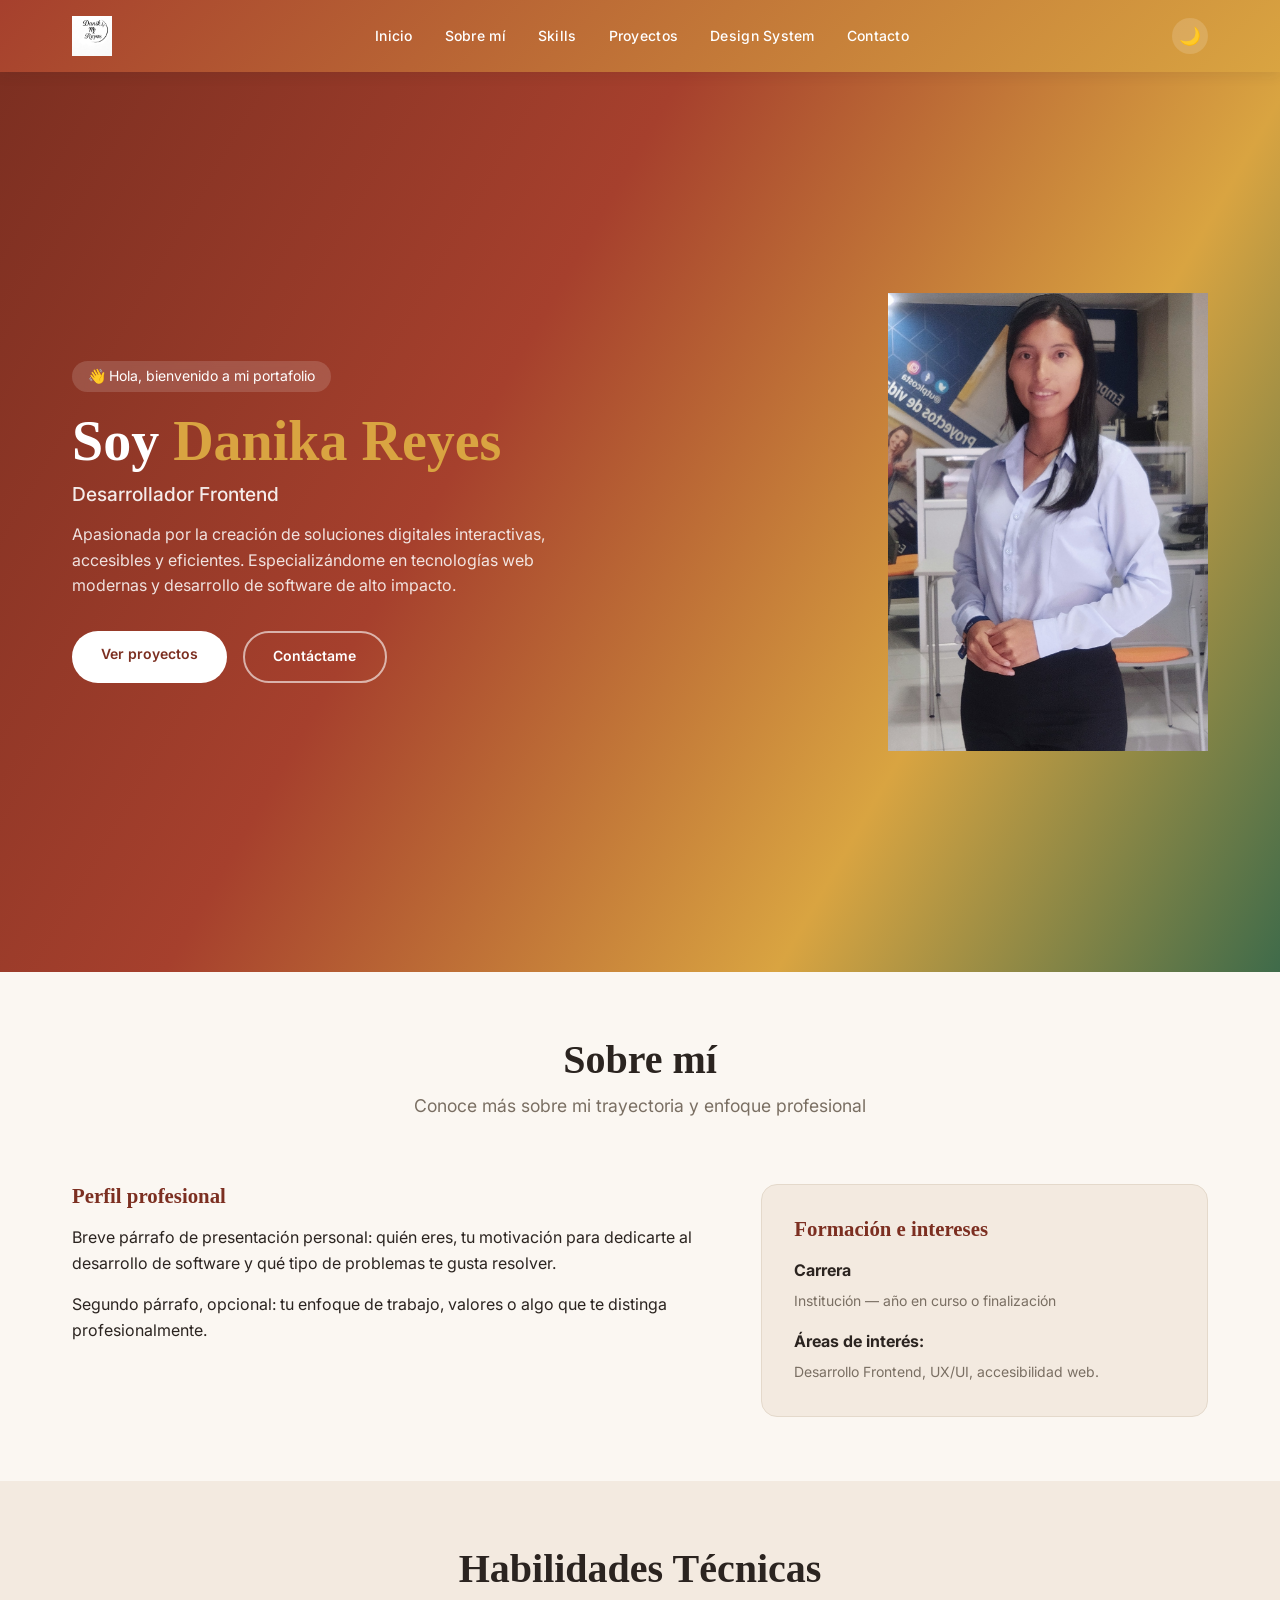
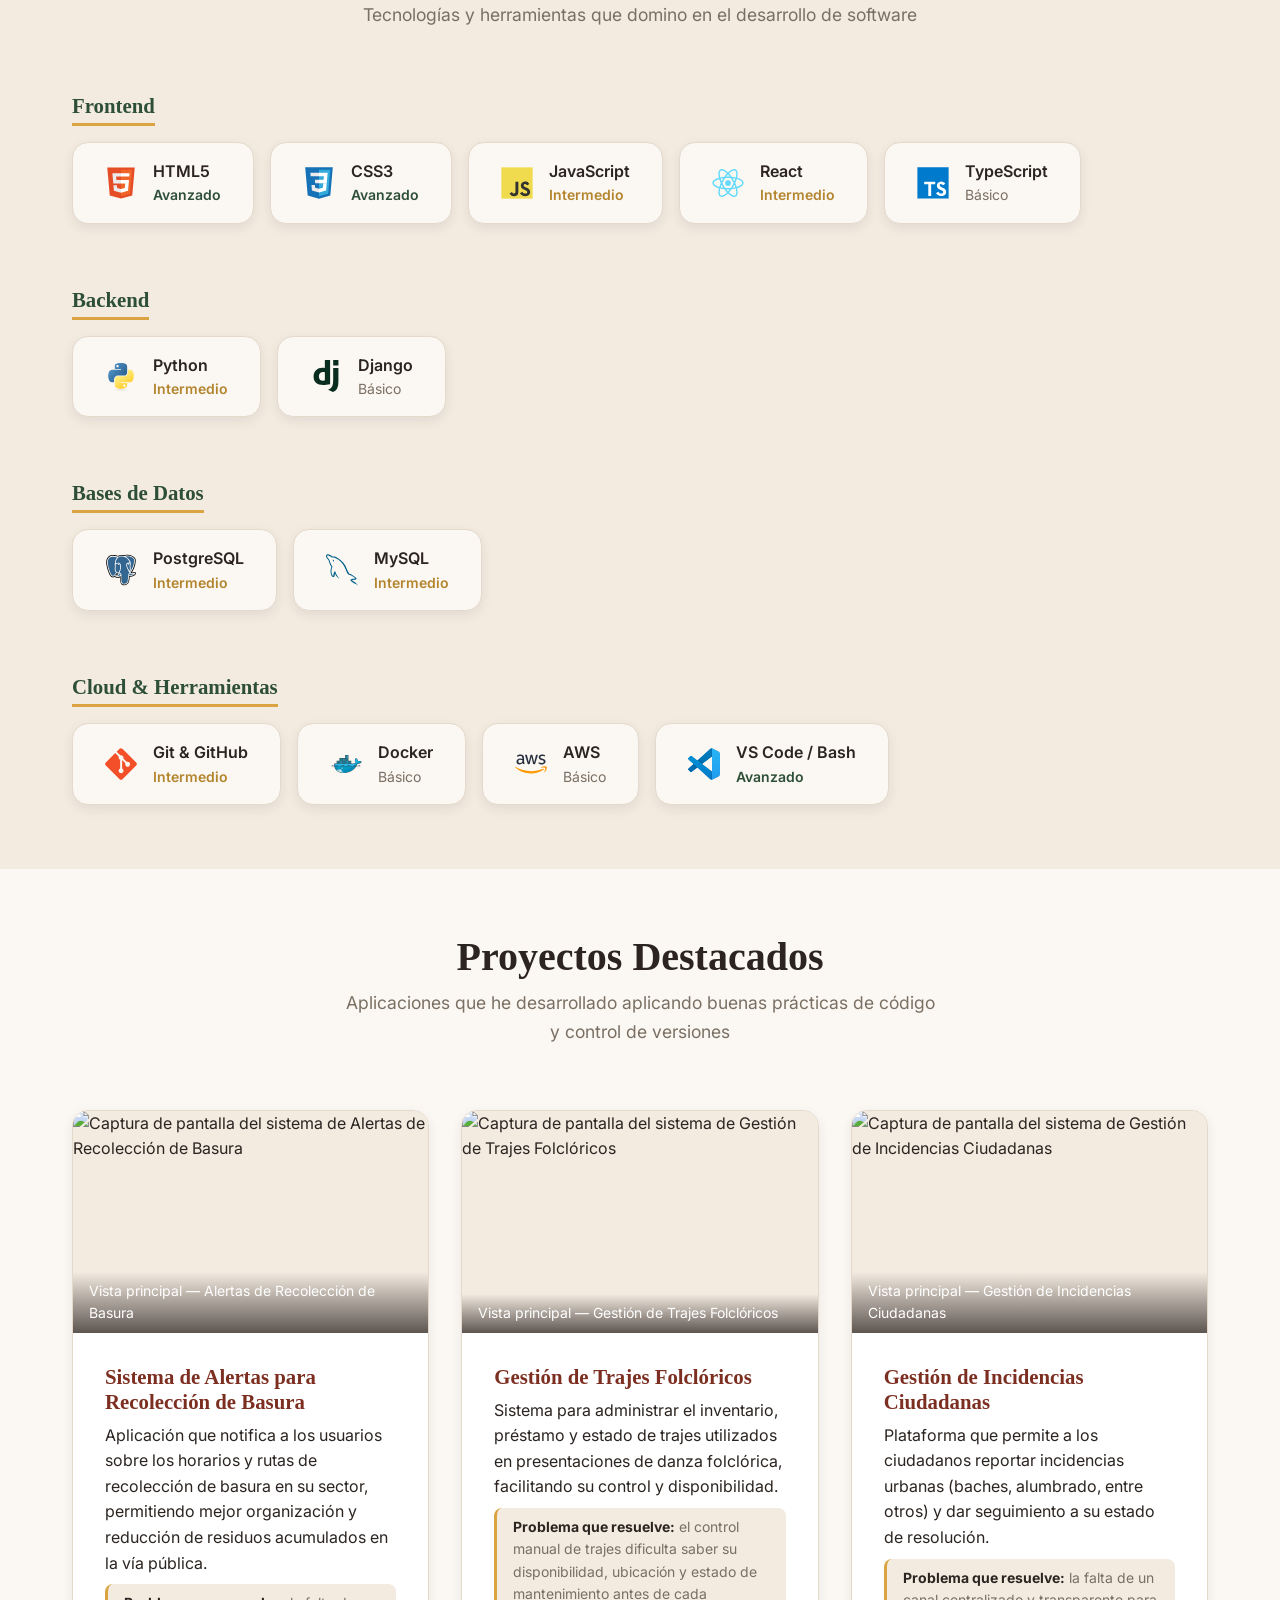
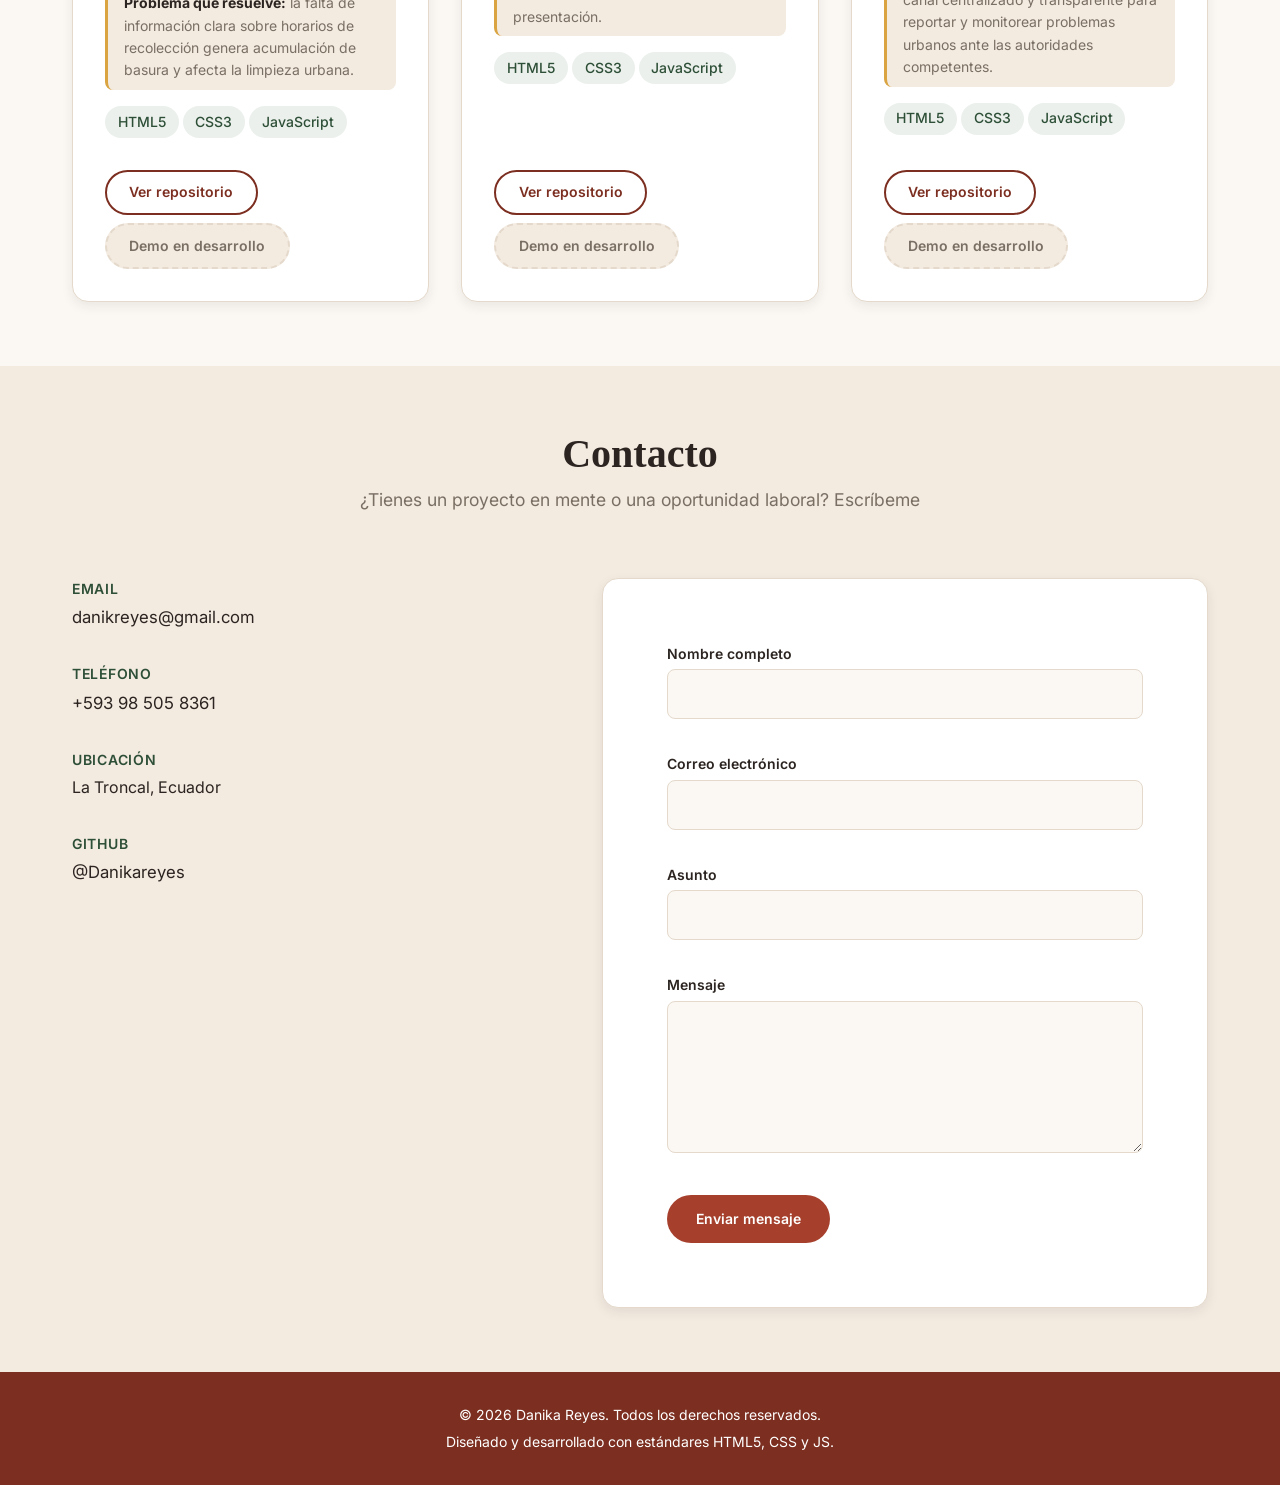
==== index.html @ 4216802b "feat(css): implementar (media queries) reglas de diseño adaptativo para dispositivos moviles en resp" ====
<!DOCTYPE html>
<html lang="es">
<head>
    <meta charset="UTF-8">
    <meta name="viewport" content="width=device-width, initial-scale=1.0">
    <meta name="description" content="Portafolio profesional de Danika Reyes — Desarrollador Web. Proyectos, habilidades y contacto.">
    <meta name="author" content="Danika Reyes">

    <title>Danika Reyes — Portafolio Web Profesional</title>

    <!-- Favicon -->
    <link rel="icon" type="image/png" href="assets/img/favicon.png">

    <!-- Tipografía Google Fonts (Inter) -->
    <link rel="preconnect" href="https://fonts.googleapis.com">
    <link rel="preconnect" href="https://fonts.gstatic.com" crossorigin>
    <link href="https://fonts.googleapis.com/css2?family=Inter:wght@300;400;500;600;700&display=swap" rel="stylesheet">

    <!-- Hojas de estilo en orden de cascada -->
    <link rel="stylesheet" href="assets/css/styles.css">
    <link rel="stylesheet" href="assets/css/design-system.css">
    <link rel="stylesheet" href="assets/css/responsive.css">

    <!-- Script JavaScript (defer para optimizar la carga) -->
    <script src="assets/js/main.js" defer></script>
</head>
<body>

    <!-- CABECERA PRINCIPAL -->

    <header class="site-header">
        <div class="container header-inner">
            <a href="#inicio" class="logo">
            <img src="assets/img/logord.png" alt="logo" width="40" height="40">
            </a>

            <nav class="main-nav" id="nav-menu" aria-label="Navegación principal">
            <ul>
                <li><a href="#inicio">Inicio</a></li>
                <li><a href="#sobre-mi">Sobre mí</a></li>
                <li><a href="#skills">Skills</a></li>
                <li><a href="#proyectos">Proyectos</a></li>
                <li><a href="design-system.html">Design System</a></li>
                <li><a href="#contacto">Contacto</a></li>
            </ul>
            </nav>

            <div class="header-actions">
            <button id="themeToggle" class="theme-toggle" aria-label="Cambiar tema">
                <span class="theme-icon">🌙</span>
            </button>

            <button class="nav-toggle" id="navToggle" aria-label="Abrir menú de navegación" aria-expanded="false" aria-controls="nav-menu">
                <span class="bar"></span>
                <span class="bar"></span>
                <span class="bar"></span>
            </button>
            </div>
        </div>
    </header>
 

    <main>
        <!-- Aquí irán las secciones: inicio, sobre-mi, skills, proyectos, contacto -->
        <!-- SECCIÓN 1: INICIO / PRESENTACIÓN -->
        <section id="inicio" class="hero-section">
            <div class="container hero-container">
                <div class="hero-content">
                    <span class="badge-subtitle">👋 Hola, bienvenido a mi portafolio</span>
                    <h1 class="hero-title">
                        Soy <span class="highlight">Danika Reyes</span>
                    </h1>
                    <h2 class="hero-role">Desarrollador Frontend</h2>
                    <p class="hero-description">
                        Apasionada por la creación de soluciones digitales interactivas, accesibles y eficientes. 
                        Especializándome en tecnologías web modernas y desarrollo de software de alto impacto.
                    </p>

                    <div class="hero-buttons">
                        <a href="#proyectos" class="btn btn-primary">Ver proyectos</a>
                        <a href="#contacto" class="btn btn-secondary">Contáctame</a>
                    </div>
                </div>

                <!-- Imagen o Avatar Profesional -->
                <div class="hero-media">
                    <img src="assets/img/profile.jpg" alt="Fotografía profesional de Danika Reyes" width="320" height="320" loading="eager">
                </div>
            </div>
        </section>
        
        <!-- SECCION SOBRE MI -->

        <section id="sobre-mi" class="section about-section">
            <div class="container">
                <header class="section-header">
                    <h2 class="section-title">Sobre mí</h2>
                    <p class="section-subtitle">Conoce más sobre mi trayectoria y enfoque profesional</p>
                </header>

                <div class="about-grid">
                    <article class="about-bio">
                        <h3>Perfil profesional</h3>
                        <p>
                        Breve párrafo de presentación personal: quién eres, tu motivación
                        para dedicarte al desarrollo de software y qué tipo de problemas
                        te gusta resolver.
                        </p>
                        <p>
                        Segundo párrafo, opcional: tu enfoque de trabajo, valores o algo
                        que te distinga profesionalmente.
                        </p>
                    </article>

                    <div class="about-education">
                        <h3>Formación e intereses</h3>
                        <ul class="education-list">
                            <li class="education-item">
                                <strong>Carrera</strong>
                                <span>Institución — año en curso o finalización</span>
                            </li>
                            <li class="education-item">
                                <strong>Áreas de interés:</strong>
                                <span>Desarrollo Frontend, UX/UI, accesibilidad web.</span>
                            </li>
                        </ul>
                    </div>
                </div>
            </div>
        </section>
        
         <!-- SECCIÓN 3: HABILIDADES TÉCNICAS (SKILLS) -->

        <section id="skills" class="section skills-section">
            <div class="container">
                <header class="section-header">
                <h2 class="section-title">Habilidades Técnicas</h2>
                <p class="section-subtitle">Tecnologías y herramientas que domino en el desarrollo de software</p>
                </header>

                <div class="skills-grid">

                <!-- Categoría 1: Frontend -->
                <div class="skills-category">
                    <h3 class="category-title">Frontend</h3>
                    <ul class="skills-cards">
                    <li class="skill-card" data-level="avanzado">
                        <img src="assets/img/icons/html5.svg" alt="" class="skill-icon" width="32" height="32">
                        <div class="skill-info">
                        <p class="skill-name">HTML5</p>
                        <span class="skill-level">Avanzado</span>
                        </div>
                    </li>
                    <li class="skill-card" data-level="avanzado">
                        <img src="assets/img/icons/css3.svg" alt="" class="skill-icon" width="32" height="32">
                        <div class="skill-info">
                        <p class="skill-name">CSS3</p>
                        <span class="skill-level">Avanzado</span>
                        </div>
                    </li>
                    <li class="skill-card" data-level="intermedio">
                        <img src="assets/img/icons/javascript.svg" alt="" class="skill-icon" width="32" height="32">
                        <div class="skill-info">
                        <p class="skill-name">JavaScript</p>
                        <span class="skill-level">Intermedio</span>
                        </div>
                    </li>
                    <li class="skill-card" data-level="intermedio">
                        <img src="assets/img/icons/react.svg" alt="" class="skill-icon" width="32" height="32">
                        <div class="skill-info">
                        <p class="skill-name">React</p>
                        <span class="skill-level">Intermedio</span>
                        </div>
                    </li>
                    <li class="skill-card" data-level="basico">
                        <img src="assets/img/icons/typescript.svg" alt="" class="skill-icon" width="32" height="32">
                        <div class="skill-info">
                        <p class="skill-name">TypeScript</p>
                        <span class="skill-level">Básico</span>
                        </div>
                    </li>
                    </ul>
                </div>

                <!-- Categoría 2: Backend -->
                <div class="skills-category">
                    <h3 class="category-title">Backend</h3>
                    <ul class="skills-cards">
                    <li class="skill-card" data-level="intermedio">
                        <img src="assets/img/icons/python.svg" alt="" class="skill-icon" width="32" height="32">
                        <div class="skill-info">
                        <p class="skill-name">Python</p>
                        <span class="skill-level">Intermedio</span>
                        </div>
                    </li>
                    <li class="skill-card" data-level="basico">
                        <img src="assets/img/icons/django.svg" alt="" class="skill-icon" width="32" height="32">
                        <div class="skill-info">
                        <p class="skill-name">Django</p>
                        <span class="skill-level">Básico</span>
                        </div>
                    </li>
                    </ul>
                </div>

                <!-- Categoría 3: Bases de Datos -->
                <div class="skills-category">
                    <h3 class="category-title">Bases de Datos</h3>
                    <ul class="skills-cards">
                    <li class="skill-card" data-level="intermedio">
                        <img src="assets/img/icons/postgresql.svg" alt="" class="skill-icon" width="32" height="32">
                        <div class="skill-info">
                        <p class="skill-name">PostgreSQL</p>
                        <span class="skill-level">Intermedio</span>
                        </div>
                    </li>
                    <li class="skill-card" data-level="intermedio">
                        <img src="assets/img/icons/mysql.svg" alt="" class="skill-icon" width="32" height="32">
                        <div class="skill-info">
                        <p class="skill-name">MySQL</p>
                        <span class="skill-level">Intermedio</span>
                        </div>
                    </li>
                    </ul>
                </div>

                <!-- Categoría 4: Cloud & Herramientas -->
                <div class="skills-category">
                    <h3 class="category-title">Cloud &amp; Herramientas</h3>
                    <ul class="skills-cards">
                    <li class="skill-card" data-level="intermedio">
                        <img src="assets/img/icons/git.svg" alt="" class="skill-icon" width="32" height="32">
                        <div class="skill-info">
                        <p class="skill-name">Git &amp; GitHub</p>
                        <span class="skill-level">Intermedio</span>
                        </div>
                    </li>
                    <li class="skill-card" data-level="basico">
                        <img src="assets/img/icons/docker.svg" alt="" class="skill-icon" width="32" height="32">
                        <div class="skill-info">
                        <p class="skill-name">Docker</p>
                        <span class="skill-level">Básico</span>
                        </div>
                    </li>
                    <li class="skill-card" data-level="basico">
                        <img src="assets/img/icons/aws.svg" alt="" class="skill-icon" width="32" height="32">
                        <div class="skill-info">
                        <p class="skill-name">AWS</p>
                        <span class="skill-level">Básico</span>
                        </div>
                    </li>
                    <li class="skill-card" data-level="avanzado">
                        <img src="assets/img/icons/vscode.svg" alt="" class="skill-icon" width="32" height="32">
                        <div class="skill-info">
                        <p class="skill-name">VS Code / Bash</p>
                        <span class="skill-level">Avanzado</span>
                        </div>
                    </li>
                    </ul>
                </div>

                </div>
            </div>
        </section>
     <!-- SECCIÓN 4: PROYECTOS DESTACADOS -->

        <section id="proyectos" class="section projects-section">
            <div class="container">
                <header class="section-header">
                    <h2 class="section-title">Proyectos Destacados</h2>
                    <p class="section-subtitle">Aplicaciones que he desarrollado aplicando buenas prácticas de código y control de versiones</p>
                </header>

                <div class="projects-grid">

                    <!-- Proyecto 1 -->
                    <article class="project-card">
                        <figure class="project-image">
                            <img src="assets/img/projects/alertas-basura.jpg"
                                alt="Captura de pantalla del sistema de Alertas de Recolección de Basura"
                                loading="lazy" width="400" height="250">
                            <figcaption>Vista principal — Alertas de Recolección de Basura</figcaption>
                        </figure>

                        <div class="project-content">
                            <h3 class="project-title">Sistema de Alertas para Recolección de Basura</h3>
                                <p class="project-description">
                                    Aplicación que notifica a los usuarios sobre los horarios y rutas de
                                    recolección de basura en su sector, permitiendo mejor organización
                                    y reducción de residuos acumulados en la vía pública.
                                </p>
                            <p class="project-problem">
                                <strong>Problema que resuelve:</strong> la falta de información
                                clara sobre horarios de recolección genera acumulación de basura
                                y afecta la limpieza urbana.
                            </p>

                            <ul class="project-tech-list">
                                <li class="tech-tag">HTML5</li>
                                <li class="tech-tag">CSS3</li>
                                <li class="tech-tag">JavaScript</li>
                            </ul>

                            <div class="project-links">
                                <a href="https://github.com/Danikareyes/alertas-recoleccion-basura"
                                class="btn btn-secondary" target="_blank" rel="noopener noreferrer">
                                Ver repositorio
                                </a>
                                <span class="btn btn-disabled" aria-disabled="true">Demo en desarrollo</span>
                            </div>
                        </div>
                    </article>

                    <!-- Proyecto 2 -->
                    <article class="project-card">
                        <figure class="project-image">
                            <img src="assets/img/projects/trajes-folcloricos.jpg"
                                alt="Captura de pantalla del sistema de Gestión de Trajes Folclóricos"
                                loading="lazy" width="400" height="250">
                            <figcaption>Vista principal — Gestión de Trajes Folclóricos</figcaption>
                        </figure>

                        <div class="project-content">
                            <h3 class="project-title">Gestión de Trajes Folclóricos</h3>
                            <p class="project-description">
                                Sistema para administrar el inventario, préstamo y estado de
                                trajes utilizados en presentaciones de danza folclórica,
                                facilitando su control y disponibilidad.
                            </p>
                            <p class="project-problem">
                                <strong>Problema que resuelve:</strong> el control manual de
                                trajes dificulta saber su disponibilidad, ubicación y estado
                                de mantenimiento antes de cada presentación.
                            </p>

                            <ul class="project-tech-list">
                                <li class="tech-tag">HTML5</li>
                                <li class="tech-tag">CSS3</li>
                                <li class="tech-tag">JavaScript</li>
                            </ul>

                            <div class="project-links">
                                <a href="https://github.com/Danikareyes/gestion-trajes-folcloricos"
                                class="btn btn-secondary" target="_blank" rel="noopener noreferrer">
                                Ver repositorio
                                </a>
                                <span class="btn btn-disabled" aria-disabled="true">Demo en desarrollo</span>
                            </div>
                        </div>
                    </article>

                    <!-- Proyecto 3 -->
                    <article class="project-card">
                        <figure class="project-image">
                            <img src="assets/img/projects/incidencias-ciudadanas.jpg"
                                alt="Captura de pantalla del sistema de Gestión de Incidencias Ciudadanas"
                                loading="lazy" width="400" height="250">
                            <figcaption>Vista principal — Gestión de Incidencias Ciudadanas</figcaption>
                        </figure>

                        <div class="project-content">
                            <h3 class="project-title">Gestión de Incidencias Ciudadanas</h3>
                            <p class="project-description">
                                Plataforma que permite a los ciudadanos reportar incidencias
                                urbanas (baches, alumbrado, entre otros) y dar seguimiento a
                                su estado de resolución.
                            </p>
                            <p class="project-problem">
                                <strong>Problema que resuelve:</strong> la falta de un canal
                                centralizado y transparente para reportar y monitorear
                                problemas urbanos ante las autoridades competentes.
                            </p>

                            <ul class="project-tech-list">
                                <li class="tech-tag">HTML5</li>
                                <li class="tech-tag">CSS3</li>
                                <li class="tech-tag">JavaScript</li>
                            </ul>

                            <div class="project-links">
                                <a href="https://github.com/Danikareyes/gestion-incidencias-ciudadanas"
                                class="btn btn-secondary" target="_blank" rel="noopener noreferrer">
                                Ver repositorio
                                </a>
                                <span class="btn btn-disabled" aria-disabled="true">Demo en desarrollo</span>
                            </div>
                        </div>
                    </article>

                </div>
            </div>
        </section>
        <!-- SECCIÓN 5: CONTACTO -->
        <section id="contacto" class="section contact-section">
            <div class="container">
                <header class="section-header">
                <h2 class="section-title">Contacto</h2>
                <p class="section-subtitle">¿Tienes un proyecto en mente o una oportunidad laboral? Escríbeme</p>
                </header>

                <div class="contact-grid">

                <!-- Información de contacto -->
                <address class="contact-info">
                    <ul class="contact-list">
                    <li class="contact-item">
                        <span class="contact-label">Email</span>
                        <a href="mailto:danikreyes@gmail.com">danikreyes@gmail.com</a>
                    </li>
                    <li class="contact-item">
                        <span class="contact-label">Teléfono</span>
                        <a href="tel:+593985058361">+593 98 505 8361</a>
                    </li>
                    <li class="contact-item">
                        <span class="contact-label">Ubicación</span>
                        <span>La Troncal, Ecuador</span>
                    </li>
                    <li class="contact-item">
                        <span class="contact-label">GitHub</span>
                        <a href="https://github.com/Danikareyes" target="_blank" rel="noopener noreferrer">@Danikareyes</a>
                    </li>
                    </ul>
                </address>

                <!-- Formulario de contacto -->
                <form class="contact-form" id="contactForm" novalidate>
                    <div class="form-group">
                    <label for="name">Nombre completo</label>
                    <input type="text" id="name" name="name" required minlength="2" autocomplete="name">
                    <span class="form-error" id="nameError" aria-live="polite"></span>
                    </div>

                    <div class="form-group">
                    <label for="email">Correo electrónico</label>
                    <input type="email" id="email" name="email" required autocomplete="email">
                    <span class="form-error" id="emailError" aria-live="polite"></span>
                    </div>

                    <div class="form-group">
                    <label for="subject">Asunto</label>
                    <input type="text" id="subject" name="subject" required minlength="3">
                    <span class="form-error" id="subjectError" aria-live="polite"></span>
                    </div>

                    <div class="form-group">
                    <label for="message">Mensaje</label>
                    <textarea id="message" name="message" rows="5" required minlength="10"></textarea>
                    <span class="form-error" id="messageError" aria-live="polite"></span>
                    </div>

                    <button type="submit" class="btn btn-primary">Enviar mensaje</button>
                </form>

                </div>
            </div>
        </section>
    </main>
    <footer class="site-footer">
        <div class="container footer-inner">
            <p>&copy; 2026 Danika Reyes. Todos los derechos reservados.</p>
            <p class="footer-credit">Diseñado y desarrollado con estándares HTML5, CSS y JS.</p>
        </div>
    </footer>     
<script src="assets/js/main.js" defer></script>

</body>
</html>
---- assets/css/styles.css ----
:root {
  /* === COLORES BASE === */
  --color-primary: #A6402D;
  --color-primary-dark: #7C2F21;
  --color-primary-light: #D97B57;

  --color-secondary: #3F6B4A;
  --color-secondary-dark: #2E4F37;

  --color-accent: #D9A441;
  --color-accent-dark: #B3852E;

  --color-bg: #FBF7F2;
  --color-surface: #F3EAE0;
  --color-text: #2B2420;
  --color-text-muted: #7A6F63;
  --color-border: #E4D9CB;

  --color-white: #FFFFFF;
  --overlay-white-10: rgb(255 255 255 / 0.10);
  --overlay-white-15: rgb(255 255 255 / 0.15);
  --overlay-white-30: rgb(255 255 255 / 0.30);
  --overlay-white-60: rgb(255 255 255 / 0.60);
  --overlay-white-85: rgb(255 255 255 / 0.85);
  --overlay-white-90: rgb(255 255 255 / 0.90);

  /* === DEGRADADOS === */
  --gradient-hero: linear-gradient(120deg,
    #7C2F21 0%,
    #A6402D 38%,
    #D9A441 72%,
    #3F6B4A 100%);

  --gradient-primary: linear-gradient(135deg, var(--color-primary) 0%, var(--color-accent) 100%);

  /* === TIPOGRAFÍA === */
  --font-heading: 'Fraunces', Georgia, serif;
  --font-body: 'Inter', Arial, sans-serif;

  --fs-h1: clamp(2.2rem, 5vw, 3.5rem);
  --fs-h2: clamp(1.7rem, 4vw, 2.5rem);
  --fs-h3: 1.3rem;
  --fs-body: 1rem;
  --fs-small: 0.875rem;

  /* === ESPACIADOS === */
  --space-xs: 0.25rem;
  --space-sm: 0.5rem;
  --space-md: 1rem;
  --space-lg: 2rem;
  --space-xl: 4rem;

  /* === BORDES Y RADIOS === */
  --radius-sm: 0.5rem;
  --radius-md: 1rem;
  --radius-full: 999px;

  /* === SOMBRAS === */
  --shadow-card: 0 4px 12px rgb(43 36 32 / 0.08);
  --shadow-card-hover: 0 8px 24px rgb(43 36 32 / 0.16);

  /* === TRANSICIONES === */
  --transition-fast: 0.2s ease;
  --transition-base: 0.3s ease;
}
/* ===================================
   RESET / NORMALIZACIÓN BÁSICA
=================================== */
*, *::before, *::after {
  box-sizing: border-box;
  margin: 0;
  padding: 0;
}

html {
  scroll-behavior: smooth;
  scroll-padding-top: 72px;
}

img {
  max-width: 100%;
  height: auto;
  display: block;
}

ul, ol { list-style: none; }

a {
  text-decoration: none;
  color: inherit;
}

button {
  font: inherit;
  border: none;
  background: none;
  cursor: pointer;
}

input, textarea { font: inherit; }


/* ===================================
   ESTILOS BASE GLOBALES
=================================== */
body {
  font-family: var(--font-body);
  font-size: var(--fs-body);
  color: var(--color-text);
  background-color: var(--color-bg);
  line-height: 1.6;
  padding-top: 72px;
}

h1, h2, h3, h4 {
  font-family: var(--font-heading);
  line-height: 1.2;
  color: var(--color-text);
}

h1 { font-size: var(--fs-h1); }
h2 { font-size: var(--fs-h2); }
h3 { font-size: var(--fs-h3); }

a:hover {
  color: var(--color-primary);
  transition: color var(--transition-fast);
}


/* ===================================
   LAYOUT COMPARTIDO
=================================== */
.container {
  width: 100%;
  max-width: 1200px;
  margin: 0 auto;
  padding: 0 var(--space-lg);
}

.section { padding: var(--space-xl) 0; }

.section-header {
  text-align: center;
  margin-bottom: var(--space-xl);
}

.section-title { margin-bottom: var(--space-sm); }

.section-subtitle {
  color: var(--color-text-muted);
  font-size: 1.1rem;
  max-width: 600px;
  margin: 0 auto;
}
/* ===================================
   HEADER + NAVEGACIÓN
=================================== */
.site-header {
  position: fixed;
  top: 0;
  left: 0;
  width: 100%;
  z-index: 1000;
  background: var(--gradient-primary);
  box-shadow: var(--shadow-card);
}

.header-inner {
  display: flex;
  align-items: center;
  justify-content: space-between;
  height: 72px;
  flex-wrap: nowrap;
}

.header-actions {
  display: flex;
  align-items: center;
  gap: var(--space-md);
}

.theme-toggle {
  display: flex;
  align-items: center;
  justify-content: center;
  width: 36px;
  height: 36px;
  font-size: 1.1rem;
  border-radius: 50%;
  background-color: var(--overlay-white-15);
  transition: background-color var(--transition-fast), transform var(--transition-fast);
}

.theme-toggle:hover {
  background-color: var(--overlay-white-30);
  transform: rotate(15deg);
}

.logo img { height: 40px; width: auto; }

.main-nav ul {
  display: flex;
  align-items: center;
  gap: var(--space-lg);
}

.main-nav a {
  color: var(--color-white);
  font-weight: 500;
  font-size: var(--fs-small);
  letter-spacing: 0.02em;
  position: relative;
  padding: var(--space-xs) 0;
  transition: color var(--transition-fast);
}

.main-nav a::after {
  content: '';
  position: absolute;
  bottom: -2px;
  left: 0;
  width: 0;
  height: 2px;
  background-color: var(--color-white);
  transition: width var(--transition-base);
}

.main-nav a:hover { color: var(--color-white); }
.main-nav a:hover::after { width: 100%; }

.nav-toggle {
  display: none;
  flex-direction: column;
  gap: 5px;
  padding: var(--space-xs);
}

.nav-toggle .bar {
  width: 26px;
  height: 3px;
  background-color: var(--color-white);
  border-radius: var(--radius-full);
  transition: transform var(--transition-base), opacity var(--transition-base);
}
/* ===================================
   HERO / PRESENTACIÓN
=================================== */
.hero-section {
  min-height: 100vh;
  display: flex;
  align-items: center;
  background: var(--gradient-hero);
  position: relative;
  overflow: hidden;
}

.hero-container {
  display: flex;
  align-items: center;
  justify-content: space-between;
  gap: var(--space-xl);
}

.hero-content {
  flex: 1;
  color: var(--color-white);
}

.badge-subtitle {
  display: inline-block;
  background-color: var(--overlay-white-15);
  backdrop-filter: blur(8px);
  padding: var(--space-xs) var(--space-md);
  border-radius: var(--radius-full);
  font-size: var(--fs-small);
  margin-bottom: var(--space-md);
}

.hero-title {
  color: var(--color-white);
  margin-bottom: var(--space-sm);
}

.hero-title .highlight {
  color: var(--color-accent);
}

.hero-role {
  color: var(--overlay-white-90);
  font-family: var(--font-body);
  font-weight: 500;
  font-size: 1.2rem;
  margin-bottom: var(--space-md);
}

.hero-description {
  color: var(--overlay-white-85);
  max-width: 480px;
  margin-bottom: var(--space-lg);
}

.hero-buttons {
  display: flex;
  gap: var(--space-md);
  flex-wrap: wrap;
}

.hero-image-wrapper { flex-shrink: 0; }

.profile-figure {
  width: 320px;
  height: 320px;
  border-radius: 50%;
  overflow: hidden;
  border: 6px solid var(--overlay-white-30);
  box-shadow: var(--shadow-card-hover);
}

.profile-img {
  width: 100%;
  height: 100%;
  object-fit: cover;
}


/* ===================================
   BOTONES (componente reutilizable)
=================================== */
.btn {
  display: inline-block;
  padding: 0.8rem 1.8rem;
  border-radius: var(--radius-full);
  font-weight: 600;
  font-size: var(--fs-small);
  transition: transform var(--transition-fast), box-shadow var(--transition-fast);
}

.btn-primary {
  background-color: var(--color-white);
  color: var(--color-primary-dark);
}

.btn-primary:hover {
  transform: translateY(-2px);
  box-shadow: var(--shadow-card-hover);
}

.btn-secondary {
  background-color: transparent;
  color: var(--color-white);
  border: 2px solid var(--overlay-white-60);
}

.btn-secondary:hover {
  background-color: var(--overlay-white-15);
  border-color: var(--color-white);
  transform: translateY(-2px);
}
/* ===================================
   SOBRE MÍ
=================================== */
.about-section {
  background-color: var(--color-bg);
}

.about-grid {
  display: grid;
  grid-template-columns: 1.4fr 1fr;
  gap: var(--space-xl);
  align-items: start;
}

.about-bio p {
  margin-bottom: var(--space-md);
  color: var(--color-text);
}

.about-bio h3,
.about-education h3 {
  margin-bottom: var(--space-md);
  color: var(--color-primary-dark);
}

.about-education {
  background-color: var(--color-surface);
  border: 1px solid var(--color-border);
  border-radius: var(--radius-md);
  padding: var(--space-lg);
}

.education-list li {
  margin-bottom: var(--space-md);
}

.education-list li:last-child {
  margin-bottom: 0;
}

.education-item strong {
  display: block;
  color: var(--color-text);
  margin-bottom: var(--space-xs);
}

.education-item span {
  color: var(--color-text-muted);
  font-size: var(--fs-small);
}
/* ===================================
   SKILLS
=================================== */
.skills-section {
  background-color: var(--color-surface);
}

.skills-grid {
  display: flex;
  flex-direction: column;
  gap: var(--space-xl);
}

.category-title {
  margin-bottom: var(--space-md);
  color: var(--color-secondary-dark);
  display: inline-block;
  padding-bottom: var(--space-xs);
  border-bottom: 3px solid var(--color-accent);
}

.skills-cards {
  display: flex;
  flex-wrap: wrap;
  gap: var(--space-md);
}

.skill-card {
  display: flex;
  align-items: center;
  gap: var(--space-md);
  background-color: var(--color-bg);
  border: 1px solid var(--color-border);
  border-radius: var(--radius-md);
  padding: var(--space-md) var(--space-lg);
  box-shadow: var(--shadow-card);
  transition: transform var(--transition-fast), box-shadow var(--transition-fast);
}

.skill-card:hover {
  transform: translateY(-3px);
  box-shadow: var(--shadow-card-hover);
}

.skill-icon {
  flex-shrink: 0;
}

.skill-info {
  display: flex;
  flex-direction: column;
}

.skill-name {
  font-weight: 600;
  color: var(--color-text);
}

.skill-level {
  font-size: var(--fs-small);
  color: var(--color-text-muted);
}

/* Color del nivel según data-level, definido en el HTML */
.skill-card[data-level="avanzado"] .skill-level {
  color: var(--color-secondary-dark);
  font-weight: 600;
}

.skill-card[data-level="intermedio"] .skill-level {
  color: var(--color-accent-dark);
  font-weight: 600;
}

.skill-card[data-level="basico"] .skill-level {
  color: var(--color-text-muted);
}
/* ===================================
   PROYECTOS DESTACADOS
=================================== */
.projects-section {
  background-color: var(--color-bg);
}

.projects-grid {
  display: grid;
  grid-template-columns: repeat(auto-fit, minmax(320px, 1fr));
  gap: var(--space-lg);
}

.project-card {
  background-color: var(--color-white);
  border: 1px solid var(--color-border);
  border-radius: var(--radius-md);
  overflow: hidden;
  box-shadow: var(--shadow-card);
  transition: transform var(--transition-base), box-shadow var(--transition-base);
  display: flex;
  flex-direction: column;
}

.project-card:hover {
  transform: translateY(-4px);
  box-shadow: var(--shadow-card-hover);
}

/* Imagen + figcaption */
.project-image {
  position: relative;
  width: 100%;
  aspect-ratio: 16 / 10;
  overflow: hidden;
  background-color: var(--color-surface);
}

.project-image img {
  width: 100%;
  height: 100%;
  object-fit: cover;
}

.project-image figcaption {
  position: absolute;
  bottom: 0;
  left: 0;
  width: 100%;
  padding: var(--space-sm) var(--space-md);
  background: linear-gradient(to top, rgb(43 36 32 / 0.75), transparent);
  color: var(--color-white);
  font-size: var(--fs-small);
}

/* Contenido de la card */
.project-content {
  padding: var(--space-lg);
  display: flex;
  flex-direction: column;
  flex-grow: 1;
}

.project-title {
  color: var(--color-primary-dark);
  margin-bottom: var(--space-sm);
}

.project-description {
  color: var(--color-text);
  margin-bottom: var(--space-sm);
}

.project-problem {
  font-size: var(--fs-small);
  color: var(--color-text-muted);
  margin-bottom: var(--space-md);
  padding: var(--space-sm) var(--space-md);
  background-color: var(--color-surface);
  border-left: 3px solid var(--color-accent);
  border-radius: var(--radius-sm);
}

.project-problem strong {
  color: var(--color-text);
}

/* Tecnologías */
.project-tech-list {
  display: flex;
  flex-wrap: wrap;
  gap: var(--space-xs);
  margin-bottom: var(--space-lg);
}

.tech-tag {
  font-size: var(--fs-small);
  font-weight: 500;
  color: var(--color-secondary-dark);
  background-color: rgb(63 107 74 / 0.1);
  padding: 0.3rem 0.8rem;
  border-radius: var(--radius-full);
}

/* Enlaces del proyecto — empujados al fondo de la card con flex-grow arriba */
.project-links {
  display: flex;
  flex-wrap: wrap;
  gap: var(--space-sm);
  margin-top: auto;
}

.project-links .btn-secondary {
  color: var(--color-primary-dark);
  border: 2px solid var(--color-primary-dark);
  padding: 0.6rem 1.4rem;
  font-size: var(--fs-small);
}

.project-links .btn-secondary:hover {
  background-color: var(--color-primary-dark);
  color: var(--color-white);
}

.btn-disabled {
  display: inline-block;
  padding: 0.6rem 1.4rem;
  border-radius: var(--radius-full);
  font-size: var(--fs-small);
  font-weight: 600;
  color: var(--color-text-muted);
  background-color: var(--color-surface);
  border: 2px dashed var(--color-border);
  cursor: not-allowed;
}
/* ===================================
   CONTACTO
=================================== */
.contact-section {
  background-color: var(--color-surface);
}

.contact-grid {
  display: grid;
  grid-template-columns: 1fr 1.3fr;
  gap: var(--space-xl);
  align-items: start;
}

/* Información de contacto (<address>) */
.contact-info {
  font-style: normal; /* <address> por defecto viene en itálica, la quitamos */
}

.contact-list {
  display: flex;
  flex-direction: column;
  gap: var(--space-lg);
}

.contact-item {
  display: flex;
  flex-direction: column;
  gap: var(--space-xs);
}

.contact-label {
  font-size: var(--fs-small);
  font-weight: 600;
  text-transform: uppercase;
  letter-spacing: 0.05em;
  color: var(--color-secondary-dark);
}

.contact-item a {
  color: var(--color-text);
  font-size: 1.05rem;
  transition: color var(--transition-fast);
}

.contact-item a:hover {
  color: var(--color-primary);
}

/* Formulario */
.contact-form {
  background-color: var(--color-white);
  border: 1px solid var(--color-border);
  border-radius: var(--radius-md);
  padding: var(--space-xl);
  box-shadow: var(--shadow-card);
  display: flex;
  flex-direction: column;
  gap: var(--space-md);
}

.form-group {
  display: flex;
  flex-direction: column;
  gap: var(--space-xs);
}

.form-group label {
  font-size: var(--fs-small);
  font-weight: 600;
  color: var(--color-text);
}

.form-group input,
.form-group textarea {
  padding: 0.7rem var(--space-md);
  border: 1px solid var(--color-border);
  border-radius: var(--radius-sm);
  color: var(--color-text);
  background-color: var(--color-bg);
  transition: border-color var(--transition-fast), box-shadow var(--transition-fast);
}

.form-group input:focus,
.form-group textarea:focus {
  outline: none;
  border-color: var(--color-primary);
  box-shadow: 0 0 0 3px rgb(166 64 45 / 0.15);
}

.form-group textarea {
  resize: vertical;
  min-height: 120px;
}

.form-error {
  font-size: 0.8rem;
  color: var(--color-primary-dark);
  min-height: 1.1em; /* reserva espacio para que el layout no "salte" cuando aparece el error */
}

.contact-form .btn-primary {
  background-color: var(--color-primary);
  color: var(--color-white);
  align-self: flex-start;
  margin-top: var(--space-sm);
}

.contact-form .btn-primary:hover {
  background-color: var(--color-primary-dark);
}
/* Ajuste necesario en el bloque de RESET/BASE, body */
html, body {
  min-height: 100%;
}

body {
  display: flex;
  flex-direction: column;
  min-height: 100vh;
}

main {
  flex: 1; /* empuja el footer al fondo cuando el contenido no llena la pantalla */
}
/* ===================================
   FOOTER
=================================== */
.site-footer {
  background-color: var(--color-primary-dark);
  padding: var(--space-lg) 0;
}

.footer-inner {
  display: flex;
  flex-direction: column;
  align-items: center;
  text-align: center;
  gap: var(--space-xs);
}

.footer-inner p {
  color: var(--color-white);
  font-size: var(--fs-small);
}

.footer-credit {
  color: var(--overlay-white-60);
  font-size: 0.8rem;
}
body {
  display: flex;
  flex-direction: column;
  min-height: 100vh;
}

main {
  flex: 1;
}
---- assets/css/responsive.css ----
/* =========================================================
   RESPONSIVE DESIGN
   Breakpoints: Tablet (≤1024px) | Móvil (≤768px) | Móvil pequeño (≤480px)
========================================================= */

/* ===================================
   TABLET (≤1024px)
=================================== */
@media (max-width: 1024px) {

  .hero-container {
    gap: var(--space-lg);
  }

  .profile-figure {
    width: 260px;
    height: 260px;
  }

  .about-grid {
    grid-template-columns: 1fr;
  }

  .contact-grid {
    grid-template-columns: 1fr;
  }

  .projects-grid {
    grid-template-columns: repeat(auto-fit, minmax(280px, 1fr));
  }
}


/* ===================================
   MÓVIL (≤768px)
=================================== */
@media (max-width: 768px) {

  .container {
    padding: 0 var(--space-md);
  }

  /* --- Navegación: activa el menú hamburguesa --- */
  .nav-toggle {
    display: flex;
    z-index: 1100;
  }

  .main-nav {
    position: fixed;
    top: 72px;
    left: 0;
    width: 100%;
    height: calc(100vh - 72px);
    background: var(--gradient-primary);
    transform: translateX(-100%);
    transition: transform var(--transition-base);
    overflow-y: auto;
  }

  .main-nav.is-open {
    transform: translateX(0);
  }

  .main-nav ul {
    flex-direction: column;
    align-items: center;
    justify-content: center;
    height: 100%;
    gap: var(--space-lg);
  }

  .main-nav a {
    font-size: 1.1rem;
  }

  /* Animación del ícono hamburguesa a "X" cuando está activo */
  .nav-toggle.is-active .bar:nth-child(1) {
    transform: translateY(8px) rotate(45deg);
  }

  .nav-toggle.is-active .bar:nth-child(2) {
    opacity: 0;
  }

  .nav-toggle.is-active .bar:nth-child(3) {
    transform: translateY(-8px) rotate(-45deg);
  }

  /* --- Hero: apila texto e imagen --- */
  .hero-container {
    flex-direction: column-reverse;
    text-align: center;
  }

  .hero-content {
    max-width: 100%;
  }

  .hero-description {
    max-width: 100%;
    margin-inline: auto;
  }

  .hero-buttons {
    justify-content: center;
  }

  .profile-figure {
    width: 220px;
    height: 220px;
  }

  /* --- Skills: cards a ancho completo --- */
  .skill-card {
    flex: 1 1 100%;
  }

  /* --- Proyectos: una columna --- */
  .projects-grid {
    grid-template-columns: 1fr;
  }

  /* --- Contacto: formulario con menos padding --- */
  .contact-form {
    padding: var(--space-lg);
  }
}


/* ===================================
   MÓVIL PEQUEÑO (≤480px)
=================================== */
@media (max-width: 480px) {

  .hero-buttons {
    flex-direction: column;
    width: 100%;
  }

  .hero-buttons .btn {
    text-align: center;
    width: 100%;
  }

  .profile-figure {
    width: 180px;
    height: 180px;
  }

  .about-education,
  .contact-form {
    padding: var(--space-md);
  }

  .project-content {
    padding: var(--space-md);
  }

  .project-links {
    flex-direction: column;
  }

  .project-links .btn-secondary,
  .btn-disabled {
    width: 100%;
    text-align: center;
  }
}
.header-inner {
  display: flex;
  align-items: center;
  justify-content: space-between;
  height: 72px;
  flex-wrap: nowrap; /* evita que el botón "caiga" a una segunda línea */
}
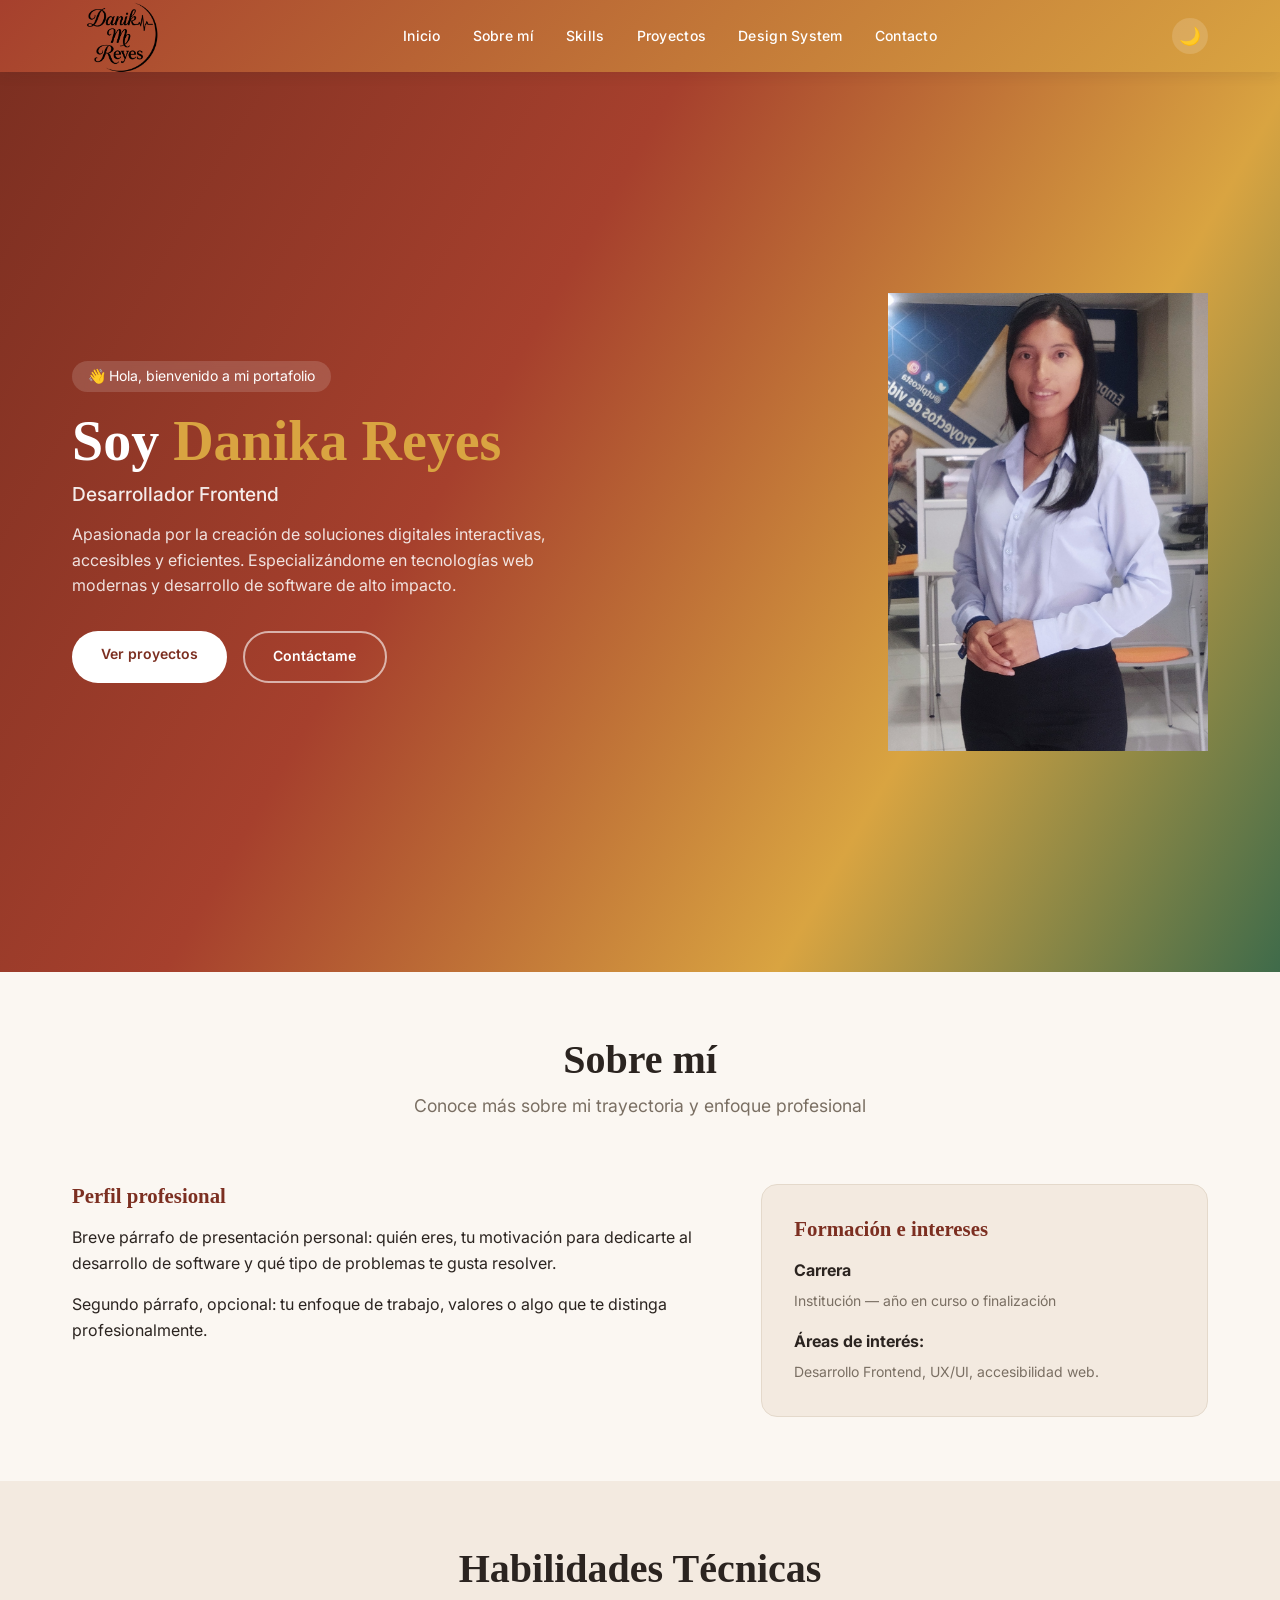
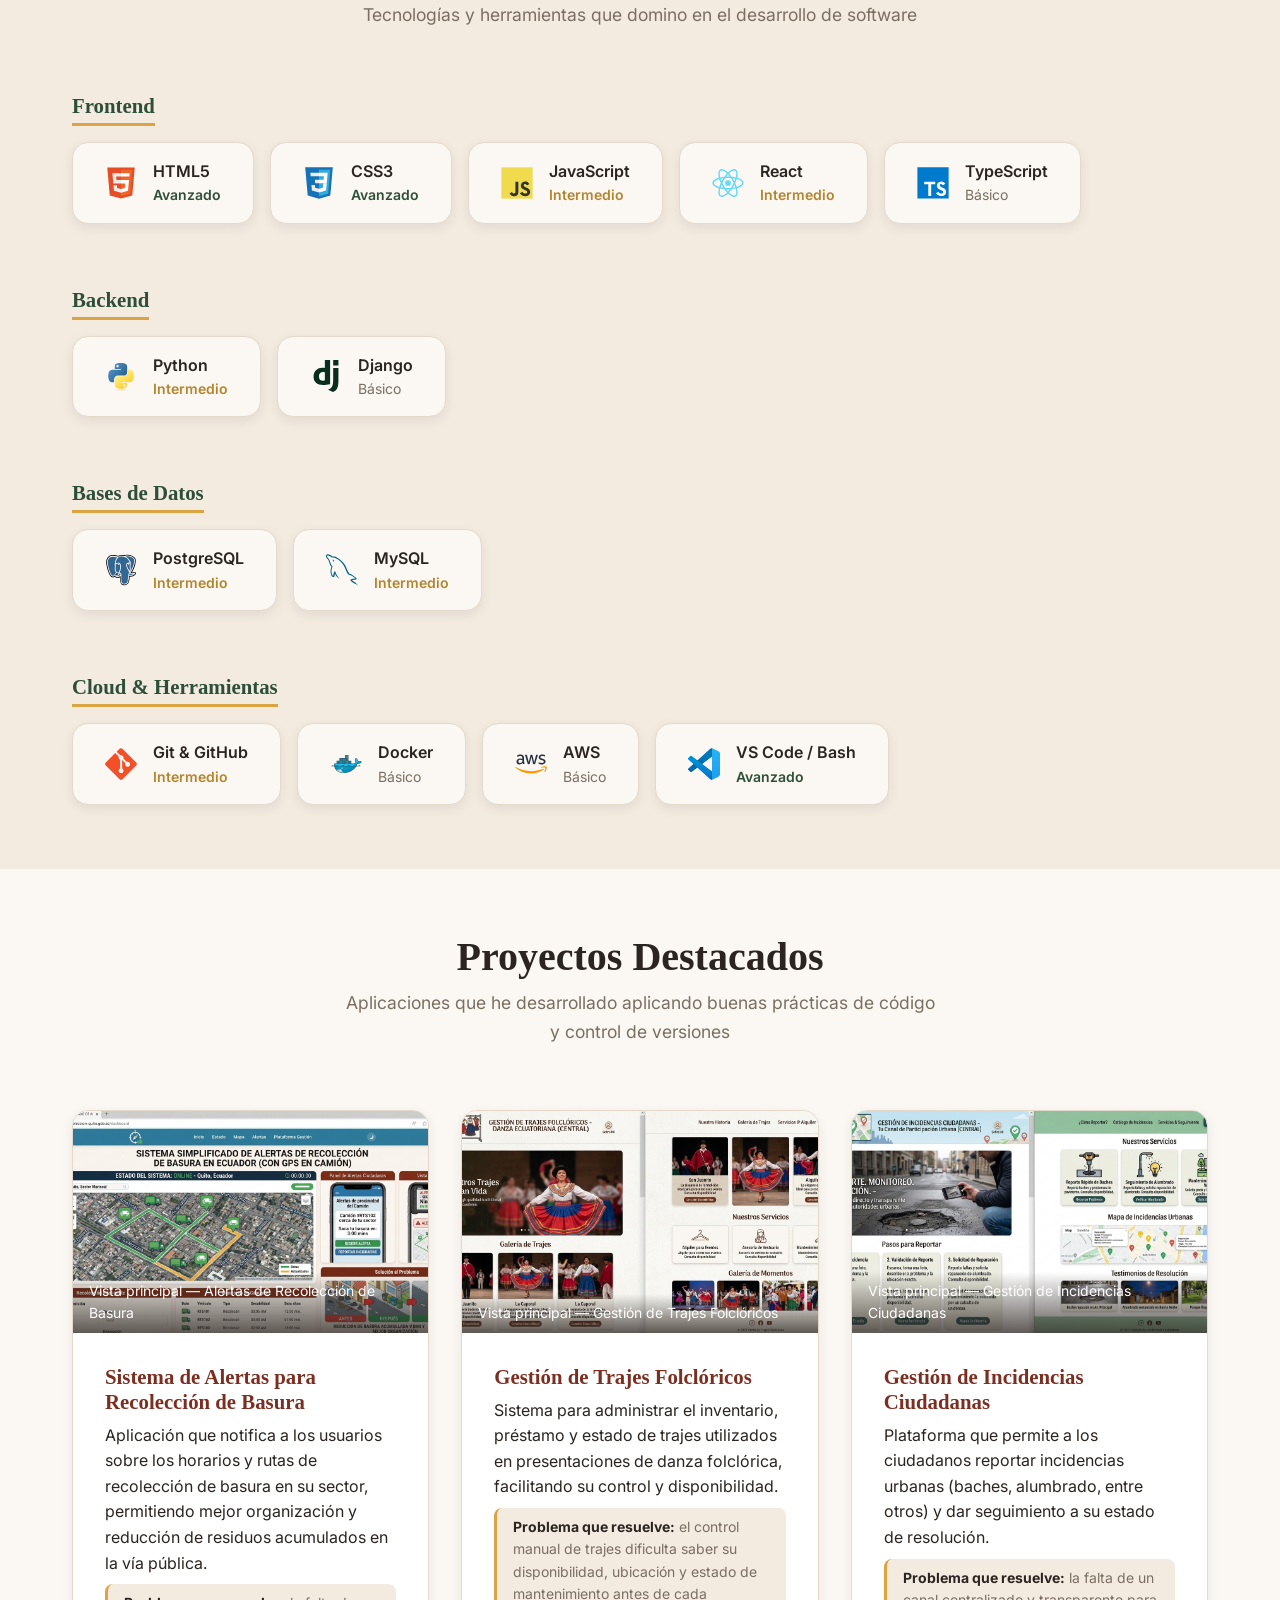
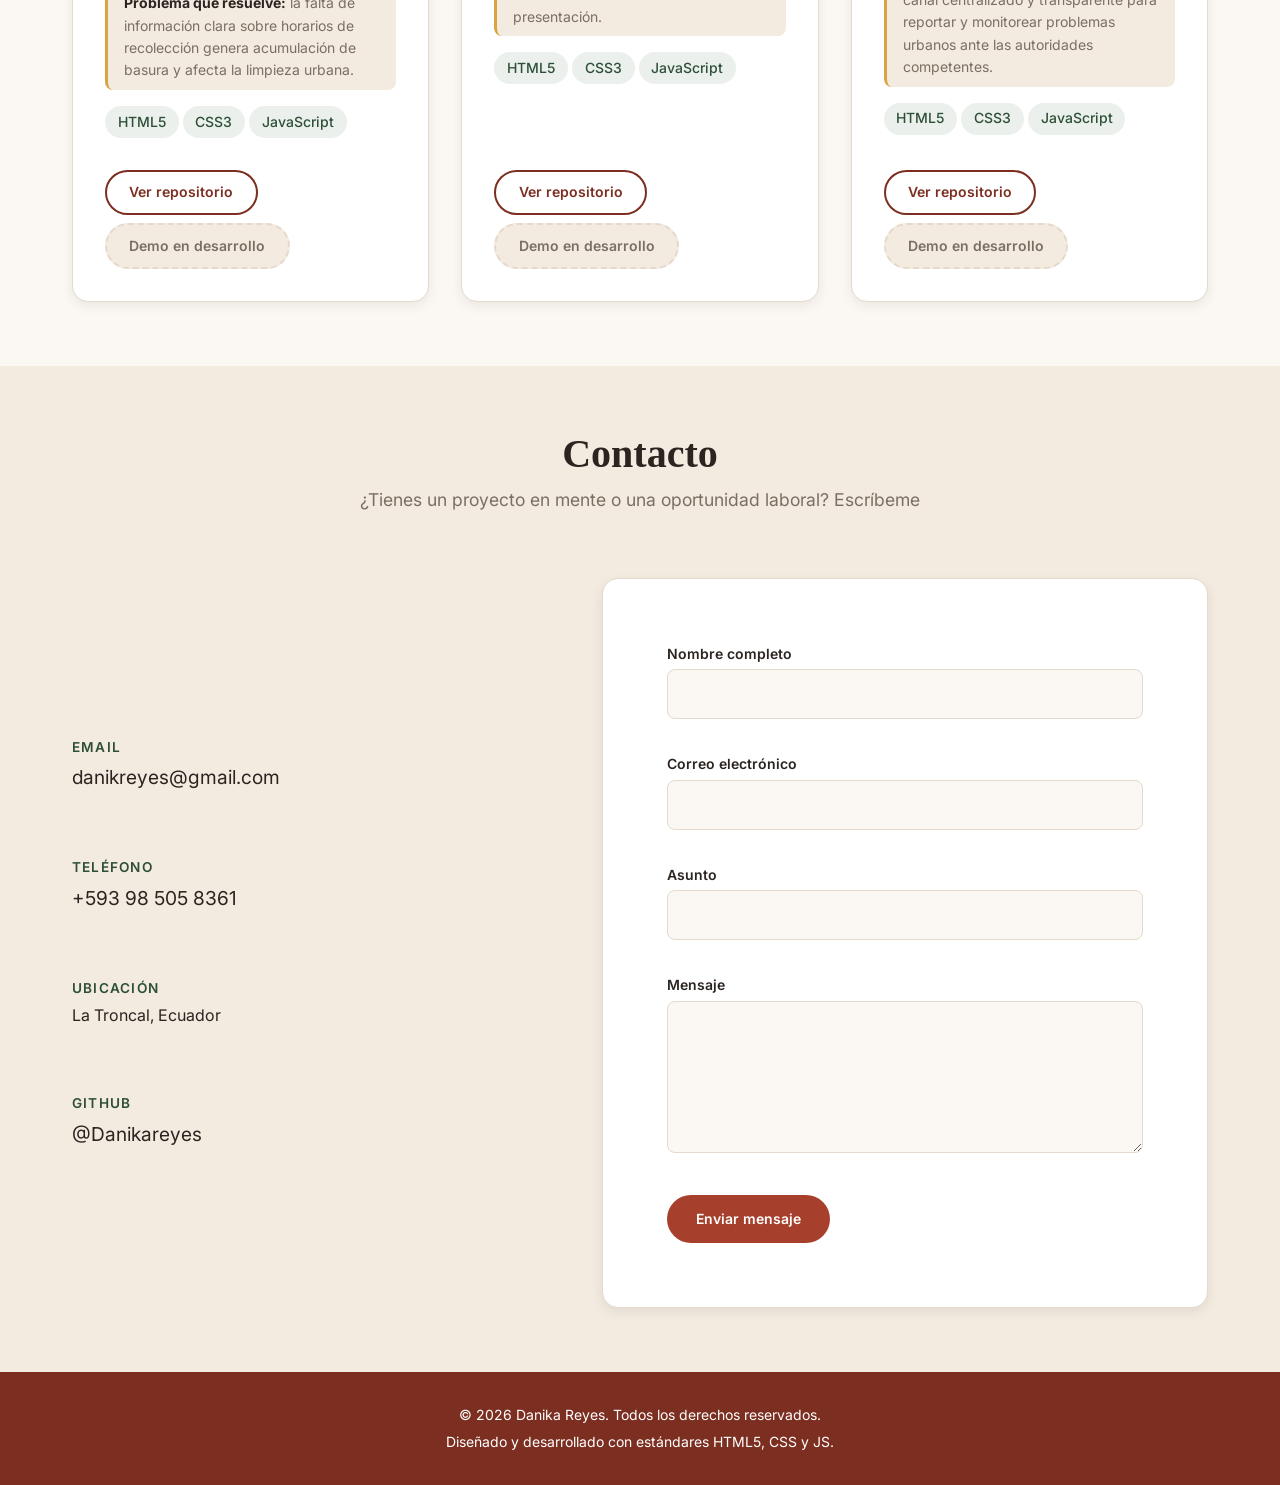
==== commit ba55a212: "refactor: limpiar codigo duplicado y actualizar paleta de modo oscuro en styles.css" ====
--- a/index.html
+++ b/index.html
@@ -31,7 +31,7 @@
     <header class="site-header">
         <div class="container header-inner">
             <a href="#inicio" class="logo">
-            <img src="assets/img/logord.png" alt="logo" width="40" height="40">
+            <img src="assets/img/logord.png" alt="logo" width="80" height="80">
             </a>
 
             <nav class="main-nav" id="nav-menu" aria-label="Navegación principal">
--- a/assets/css/styles.css
+++ b/assets/css/styles.css
@@ -1,5 +1,4 @@
 :root {
-  /* === COLORES BASE === */
   --color-primary: #A6402D;
   --color-primary-dark: #7C2F21;
   --color-primary-light: #D97B57;
@@ -9,6 +8,7 @@
 
   --color-accent: #D9A441;
   --color-accent-dark: #B3852E;
+  --color-heading-accent: #7C2F21;
 
   --color-bg: #FBF7F2;
   --color-surface: #F3EAE0;
@@ -24,16 +24,20 @@
   --overlay-white-85: rgb(255 255 255 / 0.85);
   --overlay-white-90: rgb(255 255 255 / 0.90);
 
-  /* === DEGRADADOS === */
-  --gradient-hero: linear-gradient(120deg,
-    #7C2F21 0%,
-    #A6402D 38%,
-    #D9A441 72%,
-    #3F6B4A 100%);
+  --color-hero-1: #7C2F21;
+  --color-hero-2: #A6402D;
+  --color-hero-3: #D9A441;
+  --color-hero-4: #3F6B4A;
+  --color-card: #FFFFFF;
+
+--gradient-hero: linear-gradient(120deg,
+  var(--color-hero-1) 0%,
+  var(--color-hero-2) 38%,
+  var(--color-hero-3) 72%,
+  var(--color-hero-4) 100%);
 
   --gradient-primary: linear-gradient(135deg, var(--color-primary) 0%, var(--color-accent) 100%);
 
-  /* === TIPOGRAFÍA === */
   --font-heading: 'Fraunces', Georgia, serif;
   --font-body: 'Inter', Arial, sans-serif;
 
@@ -43,29 +47,44 @@
   --fs-body: 1rem;
   --fs-small: 0.875rem;
 
-  /* === ESPACIADOS === */
   --space-xs: 0.25rem;
   --space-sm: 0.5rem;
   --space-md: 1rem;
   --space-lg: 2rem;
   --space-xl: 4rem;
 
-  /* === BORDES Y RADIOS === */
   --radius-sm: 0.5rem;
   --radius-md: 1rem;
   --radius-full: 999px;
 
-  /* === SOMBRAS === */
   --shadow-card: 0 4px 12px rgb(43 36 32 / 0.08);
   --shadow-card-hover: 0 8px 24px rgb(43 36 32 / 0.16);
 
-  /* === TRANSICIONES === */
   --transition-fast: 0.2s ease;
   --transition-base: 0.3s ease;
-}
-/* ===================================
-   RESET / NORMALIZACIÓN BÁSICA
-=================================== */
+
+}
+  :root[data-theme="dark"] {
+  --color-bg: #17130F;
+  --color-surface: #211C17;
+  --color-card: #2A241E;
+  --color-text: #F3EAE0;
+  --color-text-muted: #B8AA9C;
+  --color-border: #3D342C;
+  --color-white: #FFFFFF;
+
+  --color-hero-1: #5C1F16;
+  --color-hero-2: #C1502E;
+  --color-hero-3: #E8B23D;
+  --color-hero-4: #2E6E46;
+
+  --color-primary: #E2664A;
+  --color-accent: #E8B23D;
+  --color-secondary-dark: #6FBF8A;
+
+  --color-heading-accent: #F0916F;
+}
+
 *, *::before, *::after {
   box-sizing: border-box;
   margin: 0;
@@ -99,10 +118,6 @@
 
 input, textarea { font: inherit; }
 
-
-/* ===================================
-   ESTILOS BASE GLOBALES
-=================================== */
 body {
   font-family: var(--font-body);
   font-size: var(--fs-body);
@@ -153,9 +168,7 @@
   max-width: 600px;
   margin: 0 auto;
 }
-/* ===================================
-   HEADER + NAVEGACIÓN
-=================================== */
+
 .site-header {
   position: fixed;
   top: 0;
@@ -170,7 +183,7 @@
   display: flex;
   align-items: center;
   justify-content: space-between;
-  height: 72px;
+  height: 100px;
   flex-wrap: nowrap;
 }
 
@@ -197,7 +210,15 @@
   transform: rotate(15deg);
 }
 
-.logo img { height: 40px; width: auto; }
+.logo img {
+  height: 96px;
+  width: auto;
+  transition: transform var(--transition-base), box-shadow var(--transition-base);
+}
+
+.logo:hover img {
+  transform: translateY(-3px) scale(1.03);
+}
 
 .main-nav ul {
   display: flex;
@@ -243,9 +264,7 @@
   border-radius: var(--radius-full);
   transition: transform var(--transition-base), opacity var(--transition-base);
 }
-/* ===================================
-   HERO / PRESENTACIÓN
-=================================== */
+
 .hero-section {
   min-height: 100vh;
   display: flex;
@@ -323,10 +342,6 @@
   object-fit: cover;
 }
 
-
-/* ===================================
-   BOTONES (componente reutilizable)
-=================================== */
 .btn {
   display: inline-block;
   padding: 0.8rem 1.8rem;
@@ -357,9 +372,7 @@
   border-color: var(--color-white);
   transform: translateY(-2px);
 }
-/* ===================================
-   SOBRE MÍ
-=================================== */
+
 .about-section {
   background-color: var(--color-bg);
 }
@@ -379,7 +392,7 @@
 .about-bio h3,
 .about-education h3 {
   margin-bottom: var(--space-md);
-  color: var(--color-primary-dark);
+  color: var(--color-heading-accent);
 }
 
 .about-education {
@@ -407,9 +420,7 @@
   color: var(--color-text-muted);
   font-size: var(--fs-small);
 }
-/* ===================================
-   SKILLS
-=================================== */
+
 .skills-section {
   background-color: var(--color-surface);
 }
@@ -470,7 +481,6 @@
   color: var(--color-text-muted);
 }
 
-/* Color del nivel según data-level, definido en el HTML */
 .skill-card[data-level="avanzado"] .skill-level {
   color: var(--color-secondary-dark);
   font-weight: 600;
@@ -484,9 +494,7 @@
 .skill-card[data-level="basico"] .skill-level {
   color: var(--color-text-muted);
 }
-/* ===================================
-   PROYECTOS DESTACADOS
-=================================== */
+
 .projects-section {
   background-color: var(--color-bg);
 }
@@ -498,7 +506,7 @@
 }
 
 .project-card {
-  background-color: var(--color-white);
+  background-color: var(--color-card);
   border: 1px solid var(--color-border);
   border-radius: var(--radius-md);
   overflow: hidden;
@@ -513,7 +521,6 @@
   box-shadow: var(--shadow-card-hover);
 }
 
-/* Imagen + figcaption */
 .project-image {
   position: relative;
   width: 100%;
@@ -539,7 +546,6 @@
   font-size: var(--fs-small);
 }
 
-/* Contenido de la card */
 .project-content {
   padding: var(--space-lg);
   display: flex;
@@ -548,7 +554,7 @@
 }
 
 .project-title {
-  color: var(--color-primary-dark);
+  color: var(--color-heading-accent);
   margin-bottom: var(--space-sm);
 }
 
@@ -571,7 +577,6 @@
   color: var(--color-text);
 }
 
-/* Tecnologías */
 .project-tech-list {
   display: flex;
   flex-wrap: wrap;
@@ -588,7 +593,6 @@
   border-radius: var(--radius-full);
 }
 
-/* Enlaces del proyecto — empujados al fondo de la card con flex-grow arriba */
 .project-links {
   display: flex;
   flex-wrap: wrap;
@@ -619,9 +623,7 @@
   border: 2px dashed var(--color-border);
   cursor: not-allowed;
 }
-/* ===================================
-   CONTACTO
-=================================== */
+
 .contact-section {
   background-color: var(--color-surface);
 }
@@ -630,18 +632,17 @@
   display: grid;
   grid-template-columns: 1fr 1.3fr;
   gap: var(--space-xl);
-  align-items: start;
-}
-
-/* Información de contacto (<address>) */
+  align-items: center;
+}
+
 .contact-info {
-  font-style: normal; /* <address> por defecto viene en itálica, la quitamos */
+  font-style: normal; 
 }
 
 .contact-list {
   display: flex;
   flex-direction: column;
-  gap: var(--space-lg);
+  gap: var(--space-xl);
 }
 
 .contact-item {
@@ -651,16 +652,16 @@
 }
 
 .contact-label {
-  font-size: var(--fs-small);
+  font-size: 0.85rem;
   font-weight: 600;
   text-transform: uppercase;
-  letter-spacing: 0.05em;
+  letter-spacing: 0.09em;
   color: var(--color-secondary-dark);
 }
 
 .contact-item a {
   color: var(--color-text);
-  font-size: 1.05rem;
+  font-size: 1.2rem;
   transition: color var(--transition-fast);
 }
 
@@ -670,7 +671,7 @@
 
 /* Formulario */
 .contact-form {
-  background-color: var(--color-white);
+  background-color: var(--color-card);
   border: 1px solid var(--color-border);
   border-radius: var(--radius-md);
   padding: var(--space-xl);
@@ -717,7 +718,7 @@
 .form-error {
   font-size: 0.8rem;
   color: var(--color-primary-dark);
-  min-height: 1.1em; /* reserva espacio para que el layout no "salte" cuando aparece el error */
+  min-height: 1.1em; 
 }
 
 .contact-form .btn-primary {
@@ -730,7 +731,6 @@
 .contact-form .btn-primary:hover {
   background-color: var(--color-primary-dark);
 }
-/* Ajuste necesario en el bloque de RESET/BASE, body */
 html, body {
   min-height: 100%;
 }
@@ -742,11 +742,9 @@
 }
 
 main {
-  flex: 1; /* empuja el footer al fondo cuando el contenido no llena la pantalla */
-}
-/* ===================================
-   FOOTER
-=================================== */
+  flex: 1; 
+}
+
 .site-footer {
   background-color: var(--color-primary-dark);
   padding: var(--space-lg) 0;
@@ -769,13 +767,4 @@
   color: var(--overlay-white-60);
   font-size: 0.8rem;
 }
-body {
-  display: flex;
-  flex-direction: column;
-  min-height: 100vh;
-}
-
-main {
-  flex: 1;
-}
-
+
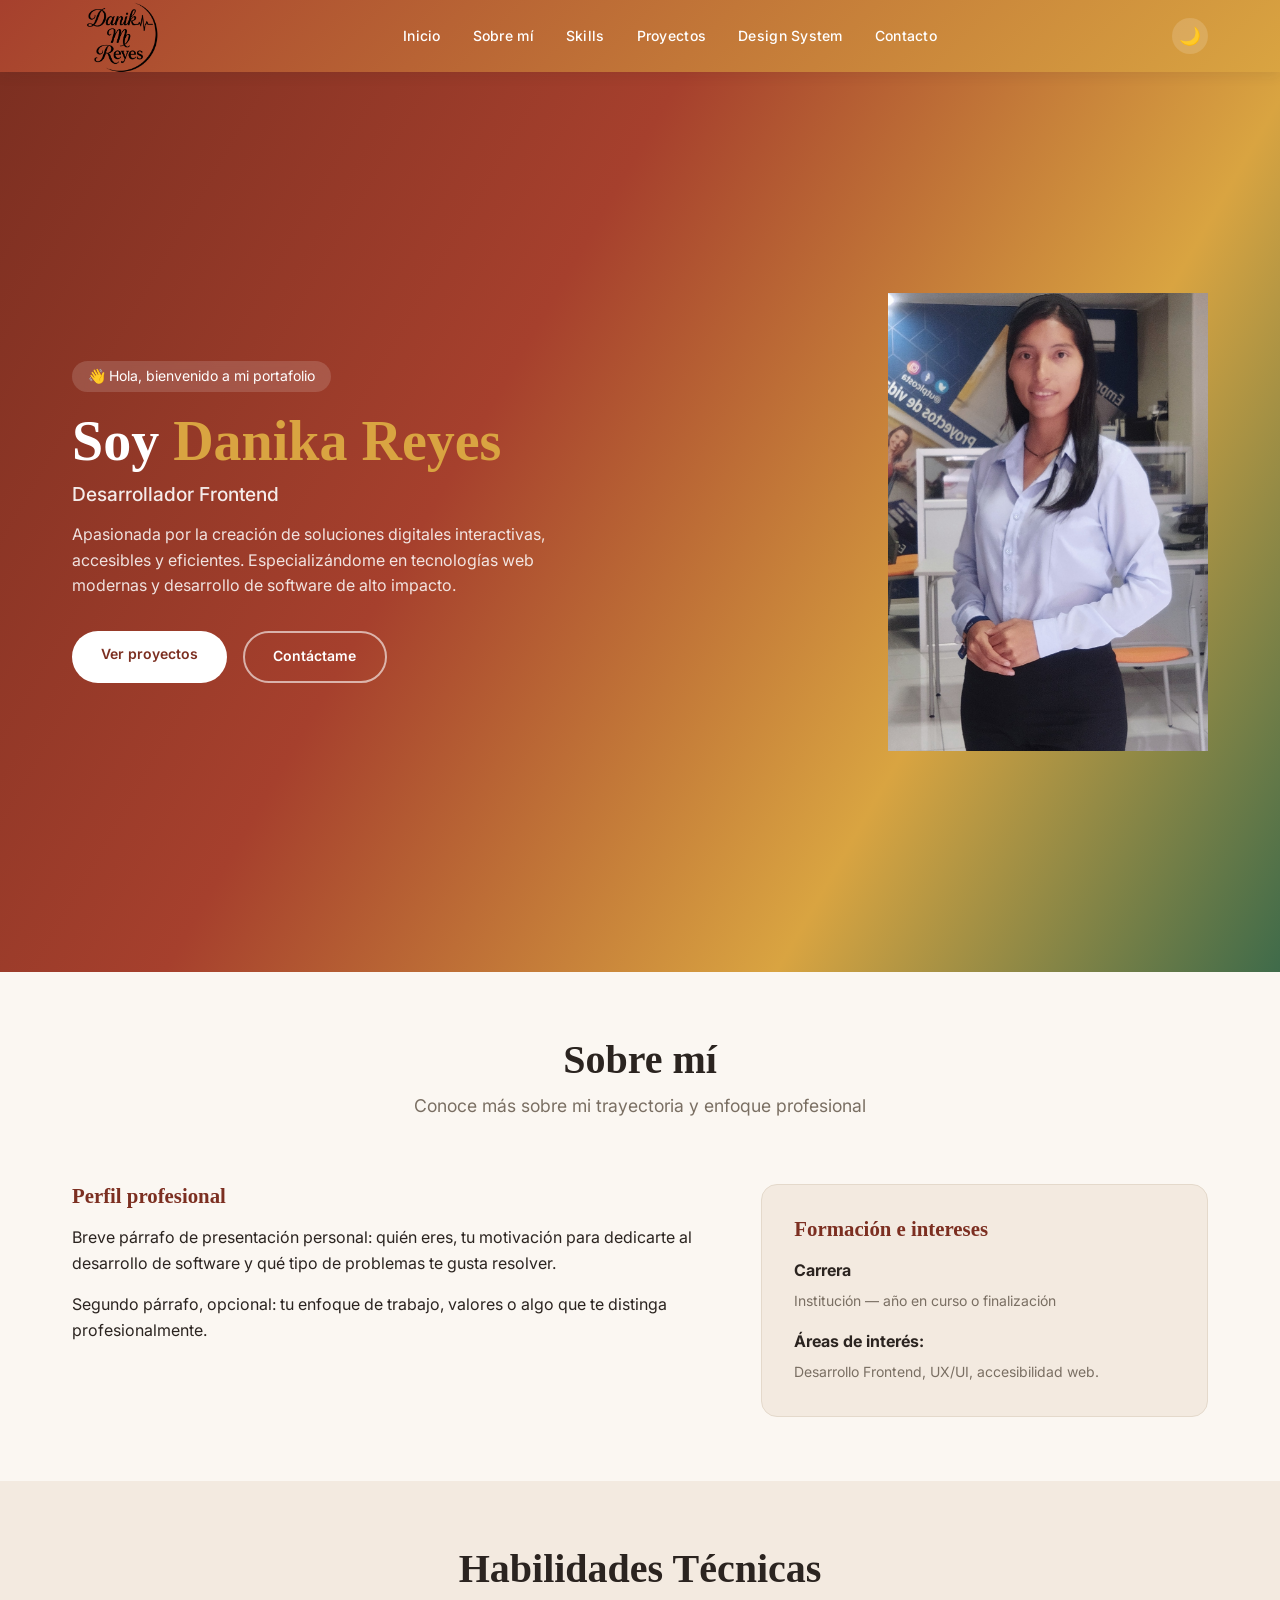
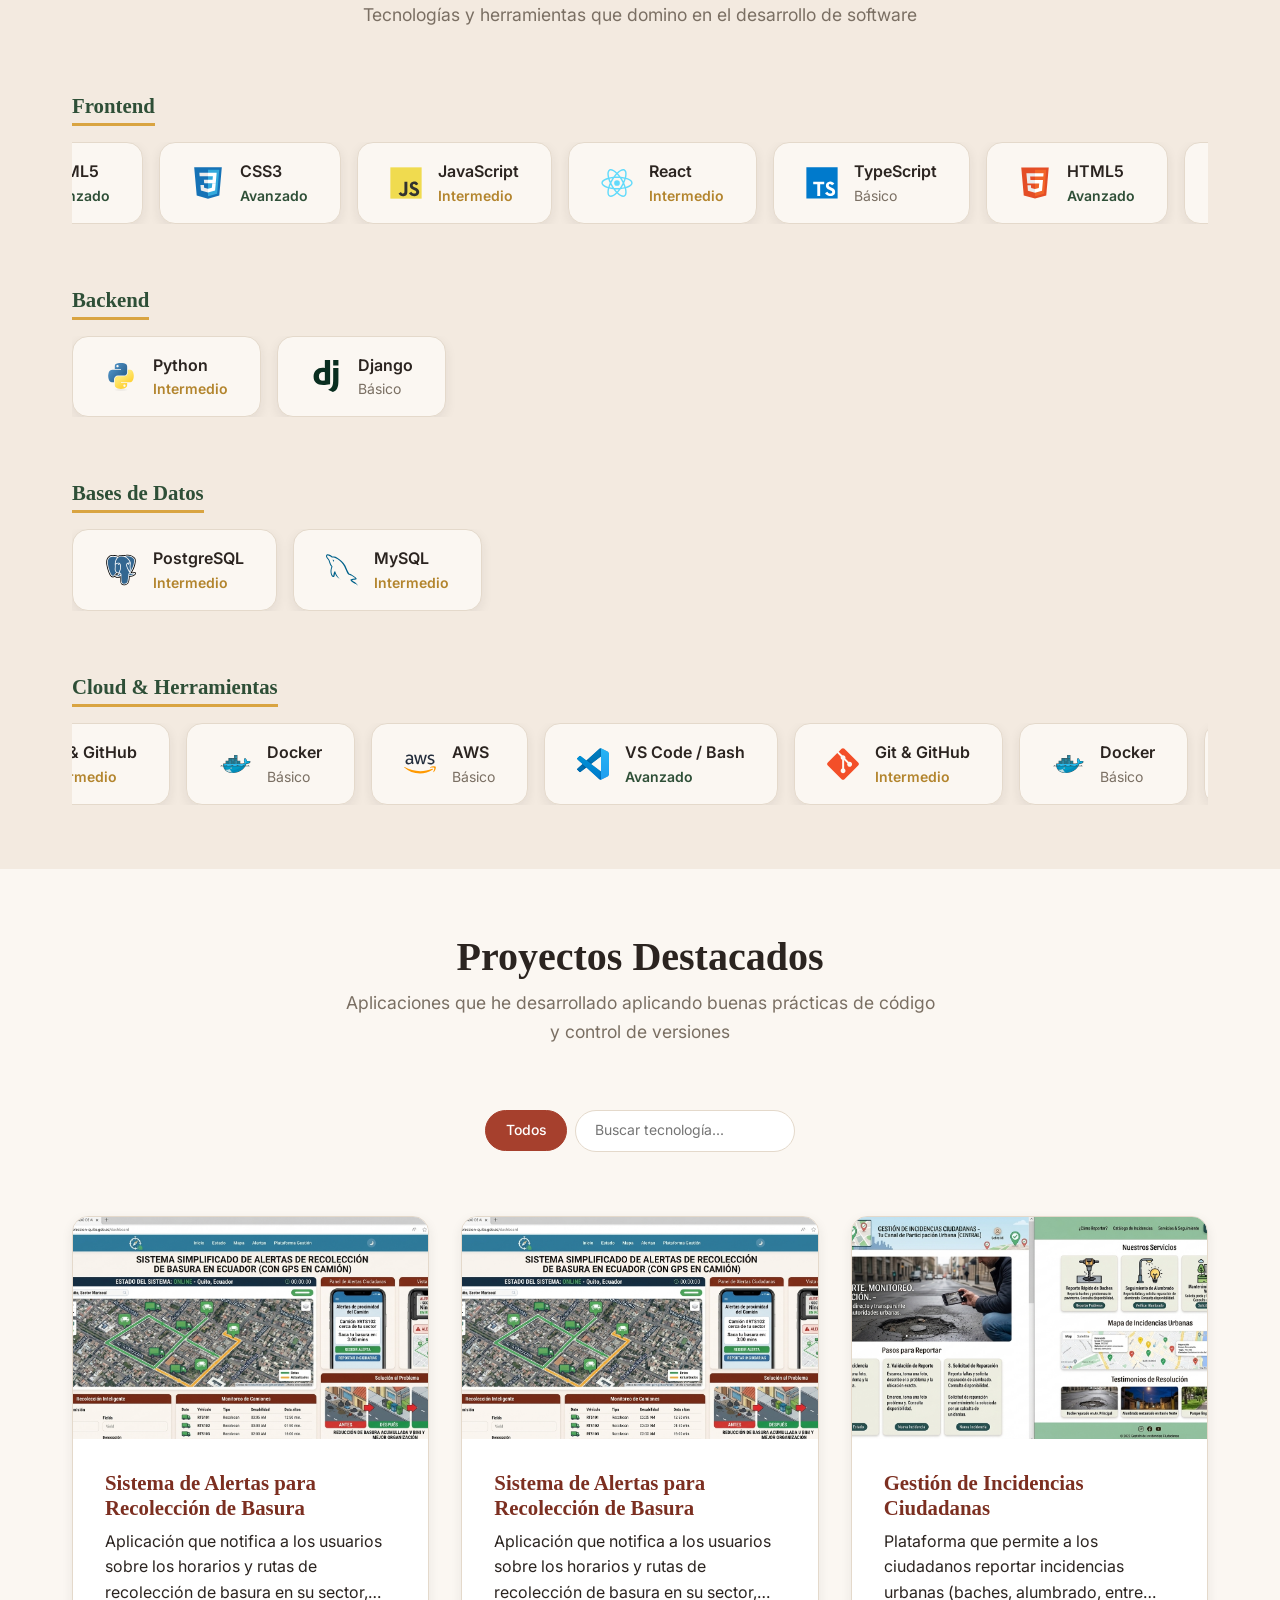
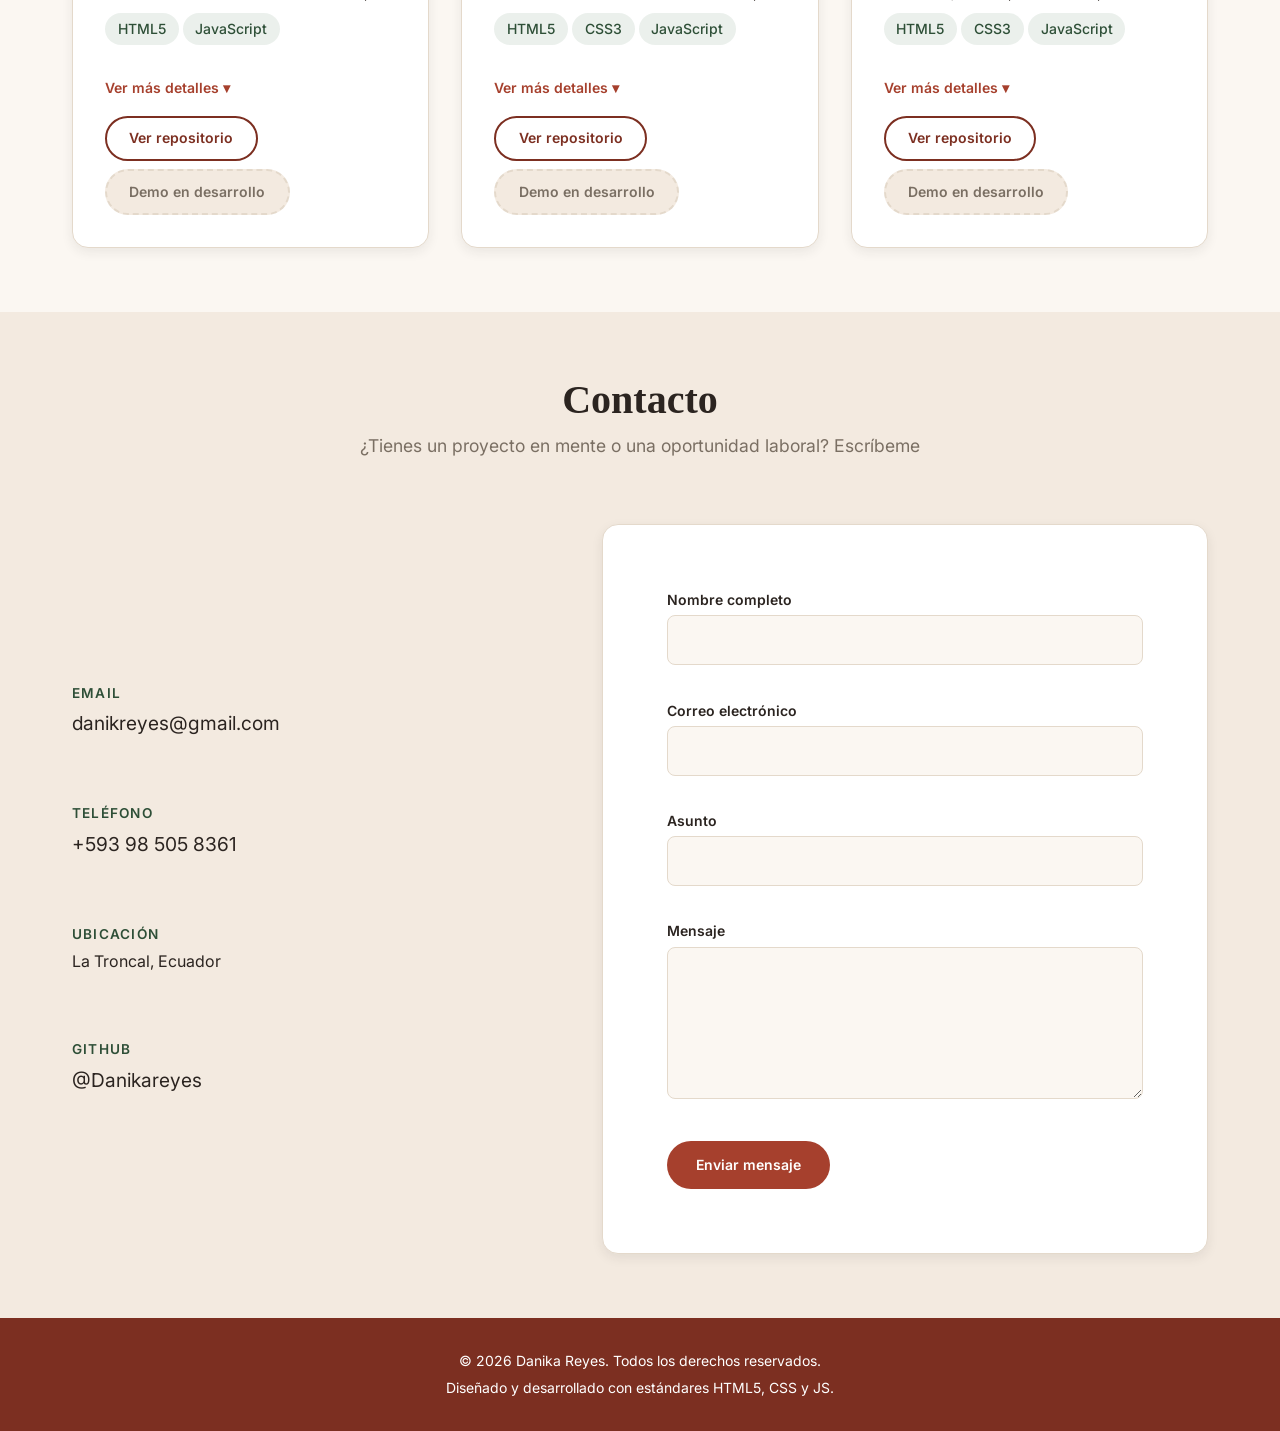
==== commit 8824cc2f: "feat(html-js-css): agrega buscador de tecnologías y actualiza diseño de tarjetas de proyectos" ====
--- a/index.html
+++ b/index.html
@@ -143,121 +143,129 @@
                 <!-- Categoría 1: Frontend -->
                 <div class="skills-category">
                     <h3 class="category-title">Frontend</h3>
-                    <ul class="skills-cards">
-                    <li class="skill-card" data-level="avanzado">
-                        <img src="assets/img/icons/html5.svg" alt="" class="skill-icon" width="32" height="32">
-                        <div class="skill-info">
-                        <p class="skill-name">HTML5</p>
-                        <span class="skill-level">Avanzado</span>
-                        </div>
-                    </li>
-                    <li class="skill-card" data-level="avanzado">
-                        <img src="assets/img/icons/css3.svg" alt="" class="skill-icon" width="32" height="32">
-                        <div class="skill-info">
-                        <p class="skill-name">CSS3</p>
-                        <span class="skill-level">Avanzado</span>
-                        </div>
-                    </li>
-                    <li class="skill-card" data-level="intermedio">
-                        <img src="assets/img/icons/javascript.svg" alt="" class="skill-icon" width="32" height="32">
-                        <div class="skill-info">
-                        <p class="skill-name">JavaScript</p>
-                        <span class="skill-level">Intermedio</span>
-                        </div>
-                    </li>
-                    <li class="skill-card" data-level="intermedio">
-                        <img src="assets/img/icons/react.svg" alt="" class="skill-icon" width="32" height="32">
-                        <div class="skill-info">
-                        <p class="skill-name">React</p>
-                        <span class="skill-level">Intermedio</span>
-                        </div>
-                    </li>
-                    <li class="skill-card" data-level="basico">
-                        <img src="assets/img/icons/typescript.svg" alt="" class="skill-icon" width="32" height="32">
-                        <div class="skill-info">
-                        <p class="skill-name">TypeScript</p>
-                        <span class="skill-level">Básico</span>
-                        </div>
-                    </li>
-                    </ul>
+                    <div class="marquee-wrapper"> 
+                        <ul class="skills-cards">
+                            <li class="skill-card" data-level="avanzado">
+                                <img src="assets/img/icons/html5.svg" alt="" class="skill-icon" width="32" height="32">
+                                <div class="skill-info">
+                                    <p class="skill-name">HTML5</p>
+                                    <span class="skill-level">Avanzado</span>
+                                </div>
+                            </li>
+                            <li class="skill-card" data-level="avanzado">
+                                <img src="assets/img/icons/css3.svg" alt="" class="skill-icon" width="32" height="32">
+                                <div class="skill-info">
+                                    <p class="skill-name">CSS3</p>
+                                    <span class="skill-level">Avanzado</span>
+                                </div>
+                            </li>
+                            <li class="skill-card" data-level="intermedio">
+                                <img src="assets/img/icons/javascript.svg" alt="" class="skill-icon" width="32" height="32">
+                                <div class="skill-info">
+                                    <p class="skill-name">JavaScript</p>
+                                    <span class="skill-level">Intermedio</span>
+                                </div>
+                            </li>
+                            <li class="skill-card" data-level="intermedio">
+                                <img src="assets/img/icons/react.svg" alt="" class="skill-icon" width="32" height="32">
+                                <div class="skill-info">
+                                    <p class="skill-name">React</p>
+                                    <span class="skill-level">Intermedio</span>
+                                </div>
+                            </li>
+                            <li class="skill-card" data-level="basico">
+                                <img src="assets/img/icons/typescript.svg" alt="" class="skill-icon" width="32" height="32">
+                                <div class="skill-info">
+                                    <p class="skill-name">TypeScript</p>
+                                    <span class="skill-level">Básico</span>
+                                </div>
+                            </li>
+                        </ul>
+                    </div>
                 </div>
 
                 <!-- Categoría 2: Backend -->
                 <div class="skills-category">
                     <h3 class="category-title">Backend</h3>
-                    <ul class="skills-cards">
-                    <li class="skill-card" data-level="intermedio">
-                        <img src="assets/img/icons/python.svg" alt="" class="skill-icon" width="32" height="32">
-                        <div class="skill-info">
-                        <p class="skill-name">Python</p>
-                        <span class="skill-level">Intermedio</span>
-                        </div>
-                    </li>
-                    <li class="skill-card" data-level="basico">
-                        <img src="assets/img/icons/django.svg" alt="" class="skill-icon" width="32" height="32">
-                        <div class="skill-info">
-                        <p class="skill-name">Django</p>
-                        <span class="skill-level">Básico</span>
-                        </div>
-                    </li>
-                    </ul>
+                    <div class="marquee-wrapper"> 
+                        <ul class="skills-cards">
+                            <li class="skill-card" data-level="intermedio">
+                                <img src="assets/img/icons/python.svg" alt="" class="skill-icon" width="32" height="32">
+                                <div class="skill-info">
+                                <p class="skill-name">Python</p>
+                                <span class="skill-level">Intermedio</span>
+                                </div>
+                            </li>
+                            <li class="skill-card" data-level="basico">
+                                <img src="assets/img/icons/django.svg" alt="" class="skill-icon" width="32" height="32">
+                                <div class="skill-info">
+                                <p class="skill-name">Django</p>
+                                <span class="skill-level">Básico</span>
+                                </div>
+                            </li>
+                        </ul>
+                    </div>
                 </div>
 
                 <!-- Categoría 3: Bases de Datos -->
                 <div class="skills-category">
                     <h3 class="category-title">Bases de Datos</h3>
-                    <ul class="skills-cards">
-                    <li class="skill-card" data-level="intermedio">
-                        <img src="assets/img/icons/postgresql.svg" alt="" class="skill-icon" width="32" height="32">
-                        <div class="skill-info">
-                        <p class="skill-name">PostgreSQL</p>
-                        <span class="skill-level">Intermedio</span>
-                        </div>
-                    </li>
-                    <li class="skill-card" data-level="intermedio">
-                        <img src="assets/img/icons/mysql.svg" alt="" class="skill-icon" width="32" height="32">
-                        <div class="skill-info">
-                        <p class="skill-name">MySQL</p>
-                        <span class="skill-level">Intermedio</span>
-                        </div>
-                    </li>
-                    </ul>
+                    <div class="marquee-wrapper"> 
+                        <ul class="skills-cards">
+                            <li class="skill-card" data-level="intermedio">
+                                <img src="assets/img/icons/postgresql.svg" alt="" class="skill-icon" width="32" height="32">
+                                <div class="skill-info">
+                                <p class="skill-name">PostgreSQL</p>
+                                <span class="skill-level">Intermedio</span>
+                                </div>
+                            </li>
+                            <li class="skill-card" data-level="intermedio">
+                                <img src="assets/img/icons/mysql.svg" alt="" class="skill-icon" width="32" height="32">
+                                <div class="skill-info">
+                                <p class="skill-name">MySQL</p>
+                                <span class="skill-level">Intermedio</span>
+                                </div>
+                            </li>
+                        </ul>
+                    </div>
                 </div>
 
                 <!-- Categoría 4: Cloud & Herramientas -->
                 <div class="skills-category">
                     <h3 class="category-title">Cloud &amp; Herramientas</h3>
-                    <ul class="skills-cards">
-                    <li class="skill-card" data-level="intermedio">
-                        <img src="assets/img/icons/git.svg" alt="" class="skill-icon" width="32" height="32">
-                        <div class="skill-info">
-                        <p class="skill-name">Git &amp; GitHub</p>
-                        <span class="skill-level">Intermedio</span>
-                        </div>
-                    </li>
-                    <li class="skill-card" data-level="basico">
-                        <img src="assets/img/icons/docker.svg" alt="" class="skill-icon" width="32" height="32">
-                        <div class="skill-info">
-                        <p class="skill-name">Docker</p>
-                        <span class="skill-level">Básico</span>
-                        </div>
-                    </li>
-                    <li class="skill-card" data-level="basico">
-                        <img src="assets/img/icons/aws.svg" alt="" class="skill-icon" width="32" height="32">
-                        <div class="skill-info">
-                        <p class="skill-name">AWS</p>
-                        <span class="skill-level">Básico</span>
-                        </div>
-                    </li>
-                    <li class="skill-card" data-level="avanzado">
-                        <img src="assets/img/icons/vscode.svg" alt="" class="skill-icon" width="32" height="32">
-                        <div class="skill-info">
-                        <p class="skill-name">VS Code / Bash</p>
-                        <span class="skill-level">Avanzado</span>
-                        </div>
-                    </li>
-                    </ul>
-                </div>
+                    <div class="marquee-wrapper"> 
+                        <ul class="skills-cards">
+                            <li class="skill-card" data-level="intermedio">
+                                <img src="assets/img/icons/git.svg" alt="" class="skill-icon" width="32" height="32">
+                                <div class="skill-info">
+                                <p class="skill-name">Git &amp; GitHub</p>
+                                <span class="skill-level">Intermedio</span>
+                                </div>
+                            </li>
+                            <li class="skill-card" data-level="basico">
+                                <img src="assets/img/icons/docker.svg" alt="" class="skill-icon" width="32" height="32">
+                                <div class="skill-info">
+                                <p class="skill-name">Docker</p>
+                                <span class="skill-level">Básico</span>
+                                </div>
+                            </li>
+                            <li class="skill-card" data-level="basico">
+                                <img src="assets/img/icons/aws.svg" alt="" class="skill-icon" width="32" height="32">
+                                <div class="skill-info">
+                                <p class="skill-name">AWS</p>
+                                <span class="skill-level">Básico</span>
+                                </div>
+                            </li>
+                            <li class="skill-card" data-level="avanzado">
+                                <img src="assets/img/icons/vscode.svg" alt="" class="skill-icon" width="32" height="32">
+                                <div class="skill-info">
+                                <p class="skill-name">VS Code / Bash</p>
+                                <span class="skill-level">Avanzado</span>
+                                </div>
+                            </li>
+                            </ul>
+                        </div>
+                    </div>
 
                 </div>
             </div>
@@ -270,30 +278,124 @@
                     <h2 class="section-title">Proyectos Destacados</h2>
                     <p class="section-subtitle">Aplicaciones que he desarrollado aplicando buenas prácticas de código y control de versiones</p>
                 </header>
-
+                <div class="project-filters">
+                    <button class="filter-btn is-active" data-filter="Todos">Todos</button>
+
+                    <div class="tech-search" id="techSearch">
+                        <input type="text" id="techSearchInput" class="tech-search-input"
+                            placeholder="Buscar tecnología..." autocomplete="off"
+                            role="combobox" aria-expanded="false" aria-controls="techSearchList">
+                        <ul class="tech-search-list" id="techSearchList" role="listbox" hidden></ul>
+                    </div>
+                </div>
                 <div class="projects-grid">
 
                     <!-- Proyecto 1 -->
                     <article class="project-card">
-                        <figure class="project-image">
+                        <div class="project-image">
                             <img src="assets/img/projects/alertas-basura.jpg"
                                 alt="Captura de pantalla del sistema de Alertas de Recolección de Basura"
                                 loading="lazy" width="400" height="250">
-                            <figcaption>Vista principal — Alertas de Recolección de Basura</figcaption>
-                        </figure>
+                        </div>
 
                         <div class="project-content">
                             <h3 class="project-title">Sistema de Alertas para Recolección de Basura</h3>
-                                <p class="project-description">
-                                    Aplicación que notifica a los usuarios sobre los horarios y rutas de
-                                    recolección de basura en su sector, permitiendo mejor organización
-                                    y reducción de residuos acumulados en la vía pública.
-                                </p>
+
+                            <p class="project-description is-clamped">
+                            Aplicación que notifica a los usuarios sobre los horarios y rutas de
+                            recolección de basura en su sector, permitiendo mejor organización
+                            y reducción de residuos acumulados en la vía pública.
+                            </p>
+
+                            <ul class="project-tech-list">
+                            <li class="tech-tag">HTML5</li>
+                            <li class="tech-tag">JavaScript</li>
+                            </ul>
+
+                            <button class="project-toggle" aria-expanded="false">
+                            Ver más detalles <span class="toggle-icon">▾</span>
+                            </button>
+
+                            <div class="project-details">
                             <p class="project-problem">
                                 <strong>Problema que resuelve:</strong> la falta de información
                                 clara sobre horarios de recolección genera acumulación de basura
                                 y afecta la limpieza urbana.
                             </p>
+                            </div>
+
+                            <div class="project-links">
+                            <a href="https://github.com/Danikareyes/alertas-recoleccion-basura"
+                                class="btn btn-secondary" target="_blank" rel="noopener noreferrer">
+                                Ver repositorio
+                            </a>
+                            <span class="btn btn-disabled" aria-disabled="true">Demo en desarrollo</span>
+                            </div>
+                        </div>
+                    </article>    
+                    <!-- Proyecto 2 -->
+
+                    <article class="project-card">
+                        <div class="project-image">
+                            <img src="assets/img/projects/alertas-basura.jpg"
+                                alt="Captura de pantalla del sistema de Alertas de Recolección de Basura"
+                                loading="lazy" width="400" height="250">
+                        </div>
+
+                        <div class="project-content">
+                            <h3 class="project-title">Sistema de Alertas para Recolección de Basura</h3>
+
+                            <p class="project-description is-clamped">
+                            Aplicación que notifica a los usuarios sobre los horarios y rutas de
+                            recolección de basura en su sector, permitiendo mejor organización
+                            y reducción de residuos acumulados en la vía pública.
+                            </p>
+
+                            <ul class="project-tech-list">
+                            <li class="tech-tag">HTML5</li>
+                            <li class="tech-tag">CSS3</li>
+                            <li class="tech-tag">JavaScript</li>
+                            </ul>
+
+                            <button class="project-toggle" aria-expanded="false">
+                            Ver más detalles <span class="toggle-icon">▾</span>
+                            </button>
+
+                            <div class="project-details">
+                            <p class="project-problem">
+                                <strong>Problema que resuelve:</strong> la falta de información
+                                clara sobre horarios de recolección genera acumulación de basura
+                                y afecta la limpieza urbana.
+                            </p>
+                            </div>
+
+                            <div class="project-links">
+                            <a href="https://github.com/Danikareyes/alertas-recoleccion-basura"
+                                class="btn btn-secondary" target="_blank" rel="noopener noreferrer">
+                                Ver repositorio
+                            </a>
+                            <span class="btn btn-disabled" aria-disabled="true">Demo en desarrollo</span>
+                            </div>
+                        </div>
+                    </article>
+                
+
+                    <!-- Proyecto 3 -->
+                    <article class="project-card">
+                        <div class="project-image">
+                            <img src="assets/img/projects/incidencias-ciudadanas.jpg"
+                                alt="Captura de pantalla del sistema de Gestión de Incidencias Ciudadanas"
+                                loading="lazy" width="400" height="250">
+                        </div>
+
+                        <div class="project-content">
+                            <h3 class="project-title">Gestión de Incidencias Ciudadanas</h3>
+
+                            <p class="project-description is-clamped">
+                                Plataforma que permite a los ciudadanos reportar incidencias
+                                urbanas (baches, alumbrado, entre otros) y dar seguimiento a
+                                su estado de resolución.
+                            </p>
 
                             <ul class="project-tech-list">
                                 <li class="tech-tag">HTML5</li>
@@ -301,81 +403,17 @@
                                 <li class="tech-tag">JavaScript</li>
                             </ul>
 
-                            <div class="project-links">
-                                <a href="https://github.com/Danikareyes/alertas-recoleccion-basura"
-                                class="btn btn-secondary" target="_blank" rel="noopener noreferrer">
-                                Ver repositorio
-                                </a>
-                                <span class="btn btn-disabled" aria-disabled="true">Demo en desarrollo</span>
+                            <button class="project-toggle" aria-expanded="false">
+                                Ver más detalles <span class="toggle-icon">▾</span>
+                            </button>
+
+                            <div class="project-details">
+                                <p class="project-problem">
+                                    <strong>Problema que resuelve:</strong> la falta de un canal
+                                    centralizado y transparente para reportar y monitorear
+                                    problemas urbanos ante las autoridades competentes.
+                                </p>
                             </div>
-                        </div>
-                    </article>
-
-                    <!-- Proyecto 2 -->
-                    <article class="project-card">
-                        <figure class="project-image">
-                            <img src="assets/img/projects/trajes-folcloricos.jpg"
-                                alt="Captura de pantalla del sistema de Gestión de Trajes Folclóricos"
-                                loading="lazy" width="400" height="250">
-                            <figcaption>Vista principal — Gestión de Trajes Folclóricos</figcaption>
-                        </figure>
-
-                        <div class="project-content">
-                            <h3 class="project-title">Gestión de Trajes Folclóricos</h3>
-                            <p class="project-description">
-                                Sistema para administrar el inventario, préstamo y estado de
-                                trajes utilizados en presentaciones de danza folclórica,
-                                facilitando su control y disponibilidad.
-                            </p>
-                            <p class="project-problem">
-                                <strong>Problema que resuelve:</strong> el control manual de
-                                trajes dificulta saber su disponibilidad, ubicación y estado
-                                de mantenimiento antes de cada presentación.
-                            </p>
-
-                            <ul class="project-tech-list">
-                                <li class="tech-tag">HTML5</li>
-                                <li class="tech-tag">CSS3</li>
-                                <li class="tech-tag">JavaScript</li>
-                            </ul>
-
-                            <div class="project-links">
-                                <a href="https://github.com/Danikareyes/gestion-trajes-folcloricos"
-                                class="btn btn-secondary" target="_blank" rel="noopener noreferrer">
-                                Ver repositorio
-                                </a>
-                                <span class="btn btn-disabled" aria-disabled="true">Demo en desarrollo</span>
-                            </div>
-                        </div>
-                    </article>
-
-                    <!-- Proyecto 3 -->
-                    <article class="project-card">
-                        <figure class="project-image">
-                            <img src="assets/img/projects/incidencias-ciudadanas.jpg"
-                                alt="Captura de pantalla del sistema de Gestión de Incidencias Ciudadanas"
-                                loading="lazy" width="400" height="250">
-                            <figcaption>Vista principal — Gestión de Incidencias Ciudadanas</figcaption>
-                        </figure>
-
-                        <div class="project-content">
-                            <h3 class="project-title">Gestión de Incidencias Ciudadanas</h3>
-                            <p class="project-description">
-                                Plataforma que permite a los ciudadanos reportar incidencias
-                                urbanas (baches, alumbrado, entre otros) y dar seguimiento a
-                                su estado de resolución.
-                            </p>
-                            <p class="project-problem">
-                                <strong>Problema que resuelve:</strong> la falta de un canal
-                                centralizado y transparente para reportar y monitorear
-                                problemas urbanos ante las autoridades competentes.
-                            </p>
-
-                            <ul class="project-tech-list">
-                                <li class="tech-tag">HTML5</li>
-                                <li class="tech-tag">CSS3</li>
-                                <li class="tech-tag">JavaScript</li>
-                            </ul>
 
                             <div class="project-links">
                                 <a href="https://github.com/Danikareyes/gestion-incidencias-ciudadanas"
--- a/assets/css/styles.css
+++ b/assets/css/styles.css
@@ -430,6 +430,19 @@
   flex-direction: column;
   gap: var(--space-xl);
 }
+/* ===================================
+   MARQUEE DE SKILLS
+=================================== */
+.marquee-wrapper {
+  overflow: hidden;
+  width: 100%;
+}
+
+.skills-cards.is-marquee {
+  flex-wrap: nowrap;
+  width: max-content;
+  will-change: transform;
+}
 
 .category-title {
   margin-bottom: var(--space-md);
@@ -535,16 +548,101 @@
   object-fit: cover;
 }
 
-.project-image figcaption {
+/* ===================================
+   FILTRO CON BUSCADOR DE TECNOLOGÍA
+=================================== */
+.project-filters {
+  display: flex;
+  align-items: center;
+  justify-content: center;
+  gap: var(--space-sm);
+  margin-bottom: var(--space-xl);
+  flex-wrap: wrap;
+}
+
+.tech-search { position: relative; }
+
+.tech-search-input {
+  padding: 0.55rem 1.2rem;
+  border-radius: var(--radius-full);
+  border: 1px solid var(--color-border);
+  background-color: var(--color-card);
+  color: var(--color-text);
+  font-size: var(--fs-small);
+  width: 220px;
+}
+
+.tech-search-input:focus {
+  outline: none;
+  border-color: var(--color-primary);
+}
+
+.tech-search-list {
   position: absolute;
-  bottom: 0;
+  top: calc(100% + 6px);
   left: 0;
   width: 100%;
-  padding: var(--space-sm) var(--space-md);
-  background: linear-gradient(to top, rgb(43 36 32 / 0.75), transparent);
-  color: var(--color-white);
-  font-size: var(--fs-small);
-}
+  max-height: 220px;
+  overflow-y: auto;
+  background-color: var(--color-card);
+  border: 1px solid var(--color-border);
+  border-radius: var(--radius-sm);
+  box-shadow: var(--shadow-card-hover);
+  z-index: 10;
+}
+
+.tech-option {
+  padding: 0.5rem 1rem;
+  font-size: var(--fs-small);
+  color: var(--color-text);
+  cursor: pointer;
+}
+
+.tech-option:hover { background-color: var(--color-surface); }
+
+.tech-option-empty {
+  color: var(--color-text-muted);
+  cursor: default;
+}
+
+.projects-empty {
+  grid-column: 1 / -1;
+  text-align: center;
+  color: var(--color-text-muted);
+  padding: var(--space-lg);
+}
+
+
+/* ===================================
+   CARD EXPANDIBLE
+=================================== */
+.project-description.is-clamped {
+  display: -webkit-box;
+  -webkit-line-clamp: 3;
+  -webkit-box-orient: vertical;
+  overflow: hidden;
+}
+
+.project-toggle {
+  display: inline-flex;
+  align-items: center;
+  gap: var(--space-xs);
+  color: var(--color-primary);
+  font-size: var(--fs-small);
+  font-weight: 600;
+  margin-bottom: var(--space-md);
+  padding: 0;
+}
+
+.toggle-icon { transition: transform var(--transition-fast); }
+
+.project-details {
+  max-height: 0;
+  overflow: hidden;
+  transition: max-height var(--transition-base);
+}
+
+.project-details .project-problem { margin-bottom: var(--space-md); }
 
 .project-content {
   padding: var(--space-lg);
@@ -582,6 +680,38 @@
   flex-wrap: wrap;
   gap: var(--space-xs);
   margin-bottom: var(--space-lg);
+}
+/* ===================================
+   FILTRO DE PROYECTOS
+=================================== */
+.project-filters {
+  display: flex;
+  flex-wrap: wrap;
+  justify-content: center;
+  gap: var(--space-sm);
+  margin-bottom: var(--space-xl);
+}
+
+.filter-btn {
+  padding: 0.5rem 1.2rem;
+  border-radius: var(--radius-full);
+  border: 1px solid var(--color-border);
+  background-color: var(--color-card);
+  color: var(--color-text-muted);
+  font-size: var(--fs-small);
+  font-weight: 500;
+  transition: all var(--transition-fast);
+}
+
+.filter-btn:hover {
+  border-color: var(--color-primary);
+  color: var(--color-primary);
+}
+
+.filter-btn.is-active {
+  background-color: var(--color-primary);
+  border-color: var(--color-primary);
+  color: var(--color-white);
 }
 
 .tech-tag {
@@ -709,6 +839,10 @@
   border-color: var(--color-primary);
   box-shadow: 0 0 0 3px rgb(166 64 45 / 0.15);
 }
+.form-group input.input-invalid,
+.form-group textarea.input-invalid {
+  border-color: var(--color-primary);
+}
 
 .form-group textarea {
   resize: vertical;
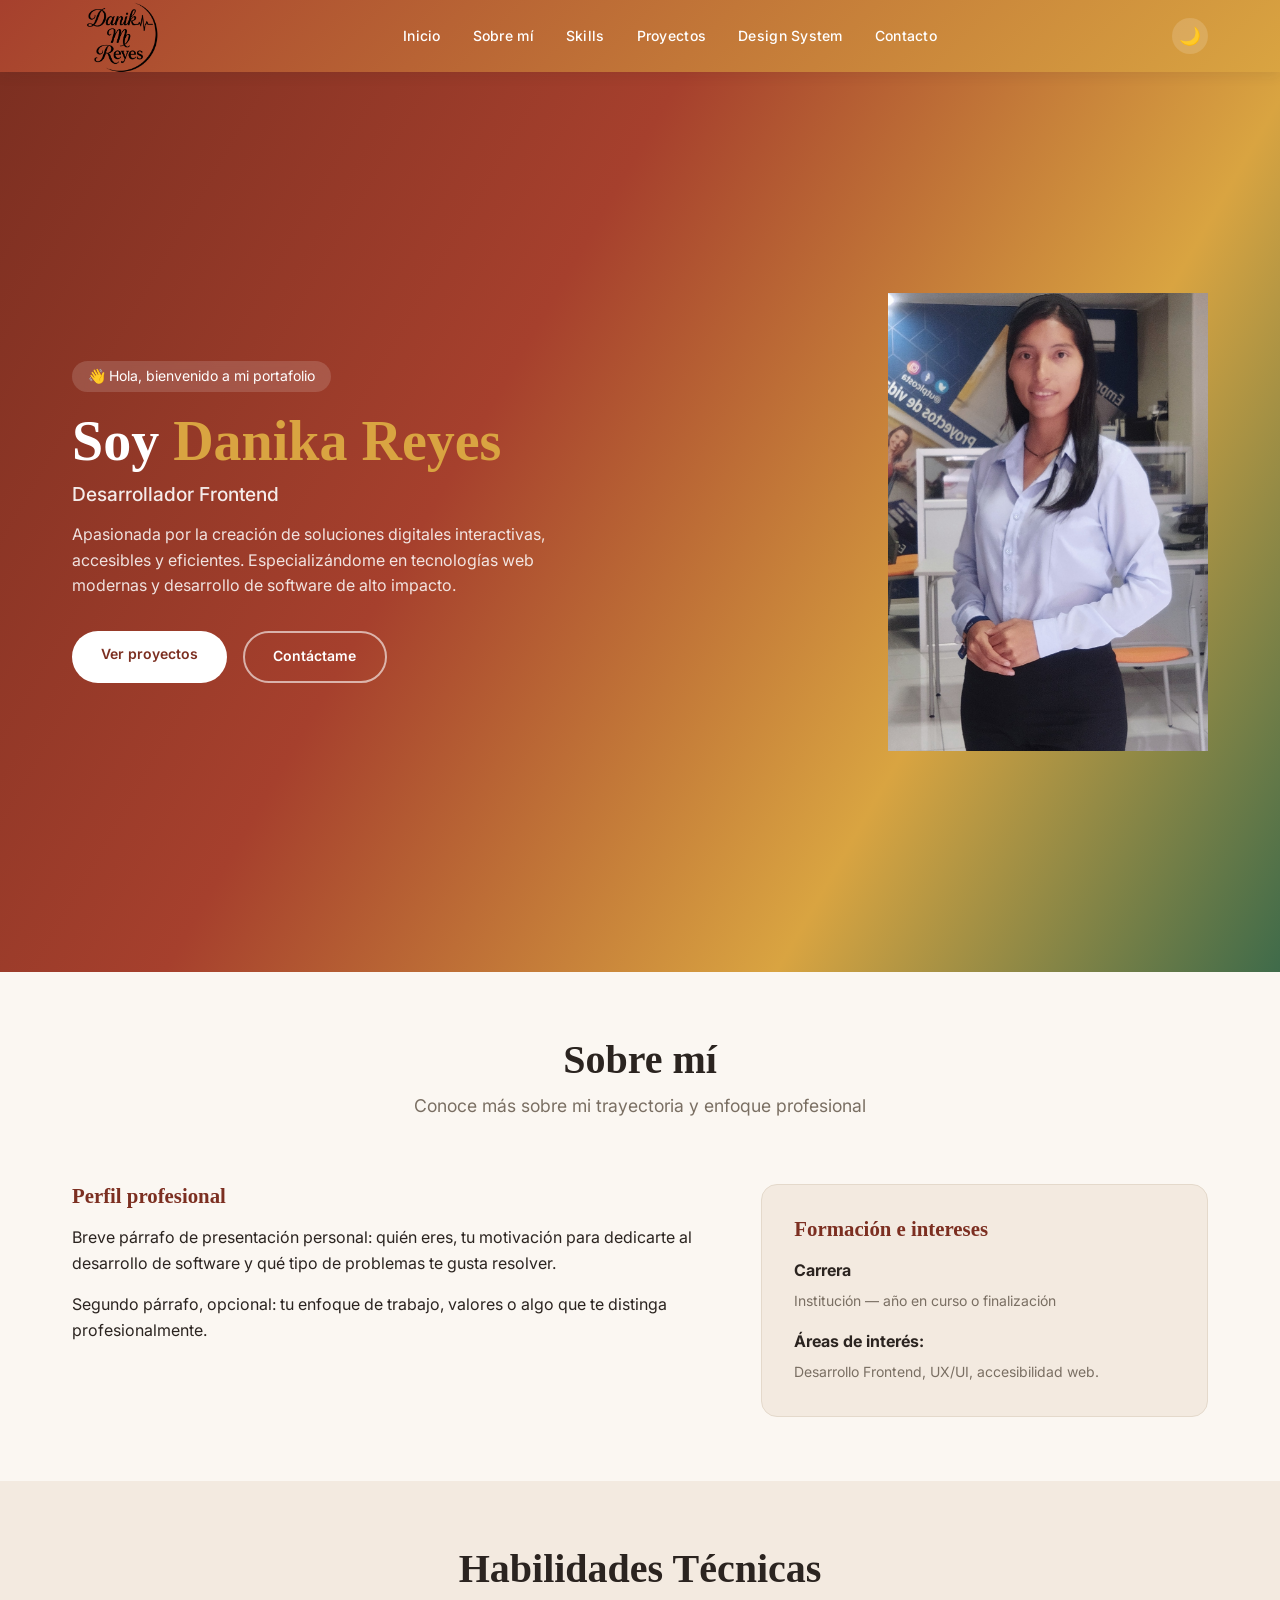
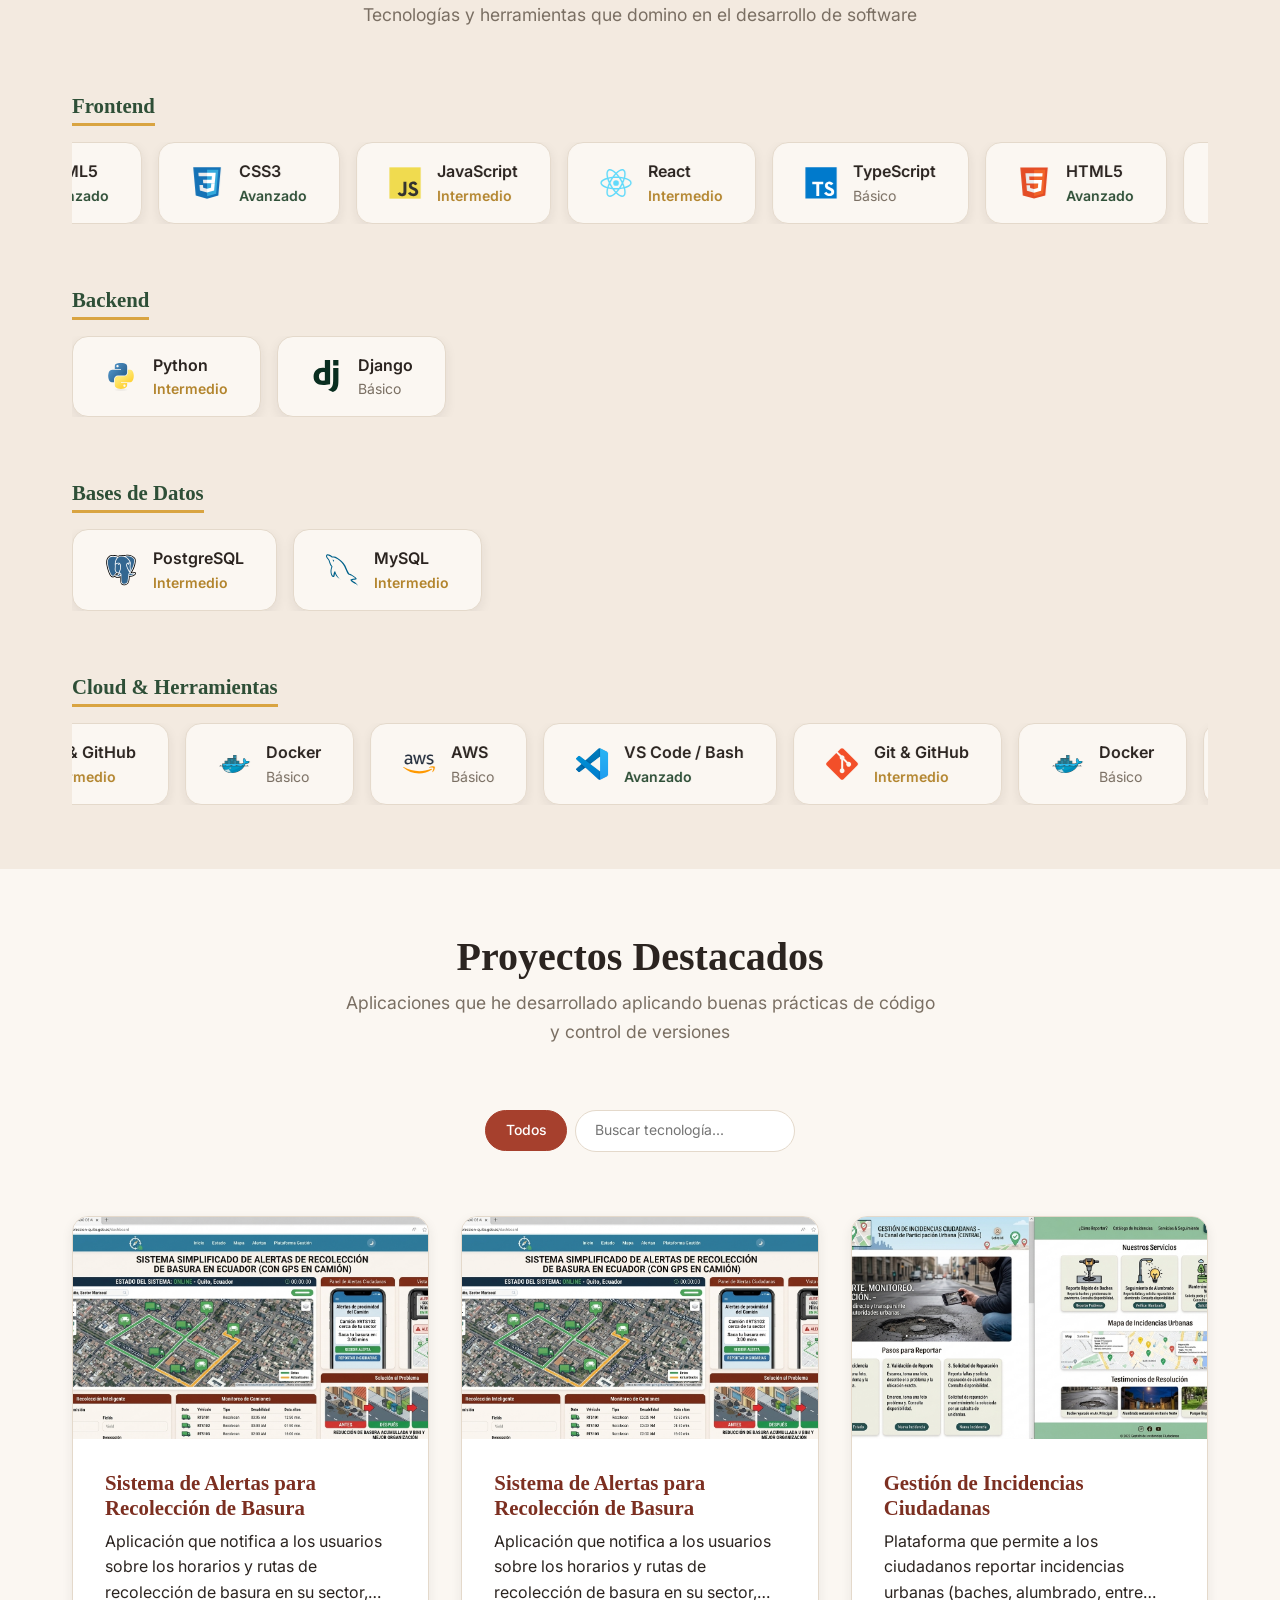
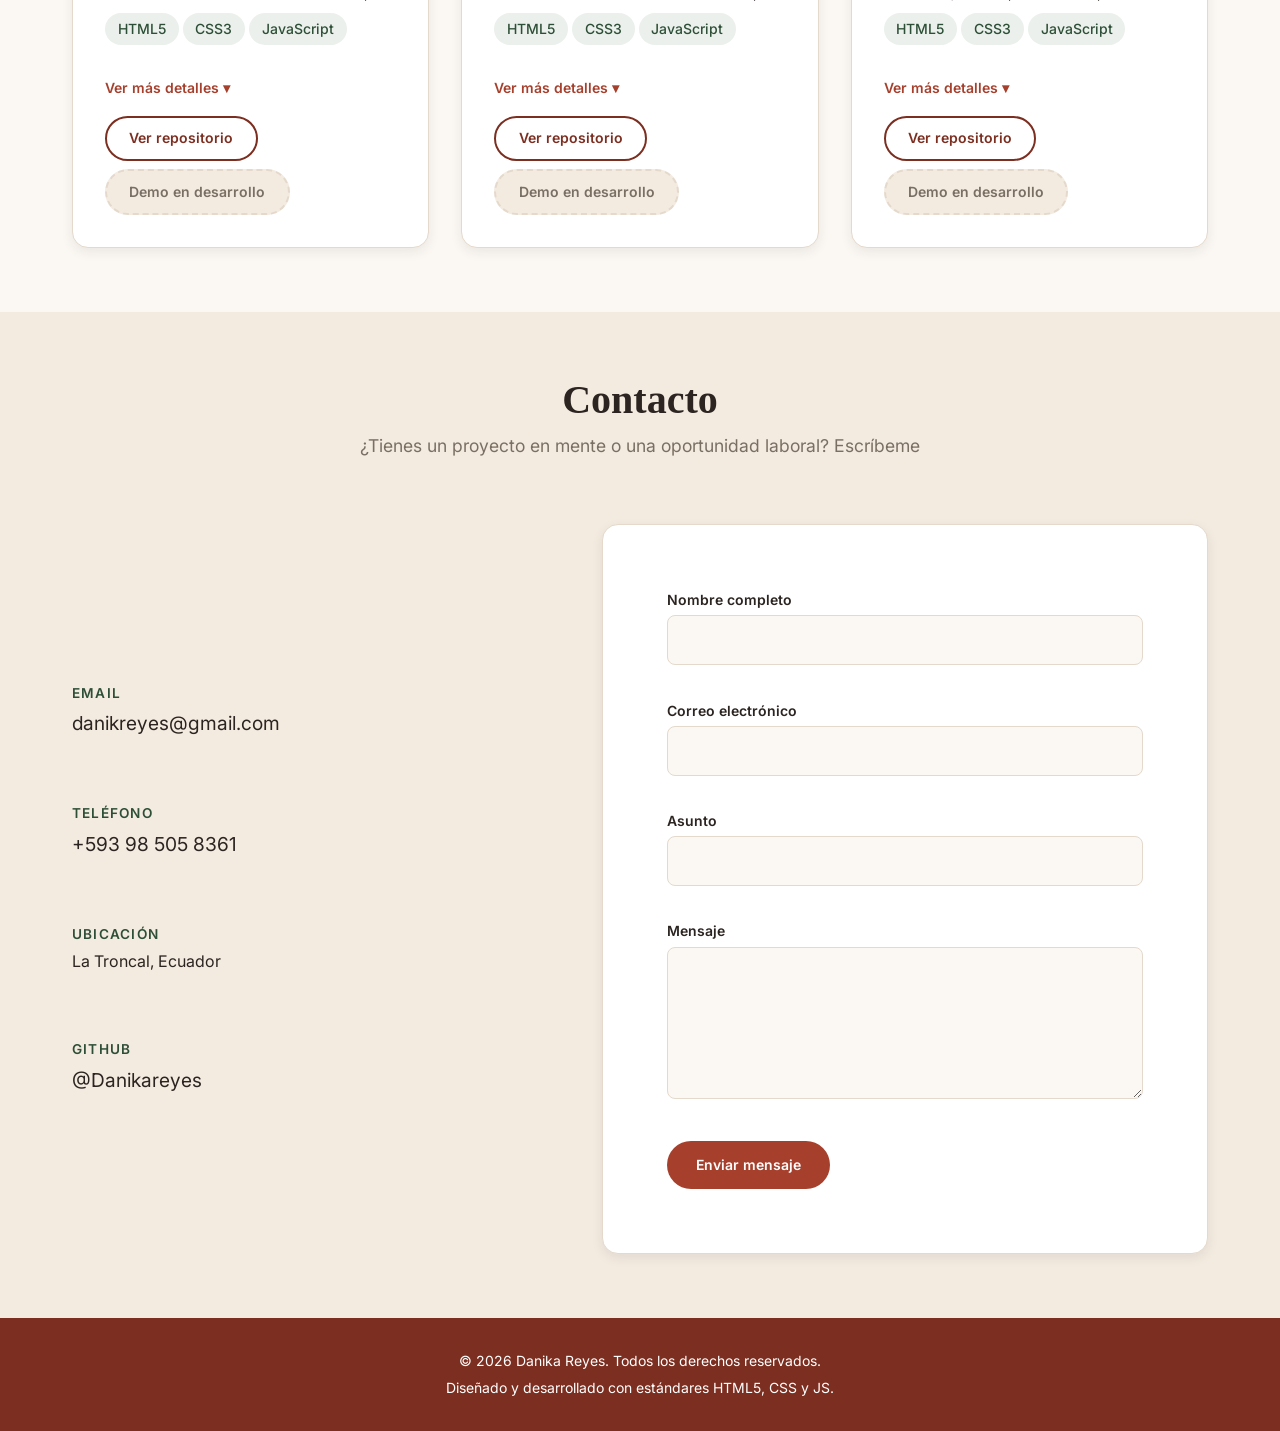
==== commit 8d15967b: "feat(js): interactividad JS completa, menu responsive, tema claro/oscuro, validacion del formulario," ====
--- a/index.html
+++ b/index.html
@@ -307,9 +307,11 @@
                             y reducción de residuos acumulados en la vía pública.
                             </p>
 
-                            <ul class="project-tech-list">
-                            <li class="tech-tag">HTML5</li>
-                            <li class="tech-tag">JavaScript</li>
+                            <ul class="project-tech-list" data-limit="3">
+                                <li class="tech-tag">HTML5</li>
+                                <li class="tech-tag">CSS3</li>
+                                <li class="tech-tag">JavaScript</li>
+
                             </ul>
 
                             <button class="project-toggle" aria-expanded="false">
@@ -351,10 +353,10 @@
                             y reducción de residuos acumulados en la vía pública.
                             </p>
 
-                            <ul class="project-tech-list">
-                            <li class="tech-tag">HTML5</li>
-                            <li class="tech-tag">CSS3</li>
-                            <li class="tech-tag">JavaScript</li>
+                            <ul class="project-tech-list" data-limit="3">
+                                <li class="tech-tag">HTML5</li>
+                                <li class="tech-tag">CSS3</li>
+                                <li class="tech-tag">JavaScript</li>
                             </ul>
 
                             <button class="project-toggle" aria-expanded="false">
@@ -397,7 +399,7 @@
                                 su estado de resolución.
                             </p>
 
-                            <ul class="project-tech-list">
+                            <ul class="project-tech-list" data-limit="3">
                                 <li class="tech-tag">HTML5</li>
                                 <li class="tech-tag">CSS3</li>
                                 <li class="tech-tag">JavaScript</li>
@@ -498,7 +500,8 @@
             <p>&copy; 2026 Danika Reyes. Todos los derechos reservados.</p>
             <p class="footer-credit">Diseñado y desarrollado con estándares HTML5, CSS y JS.</p>
         </div>
-    </footer>     
+    </footer>    
+    <a href="#inicio" class="back-to-top" id="backToTop" aria-label="Volver al inicio">↑</a> 
 <script src="assets/js/main.js" defer></script>
 
 </body>
--- a/assets/css/styles.css
+++ b/assets/css/styles.css
@@ -218,6 +218,40 @@
 
 .logo:hover img {
   transform: translateY(-3px) scale(1.03);
+}
+/* ===================================
+   BOTÓN VOLVER ARRIBA
+=================================== */
+.back-to-top {
+  position: fixed;
+  bottom: var(--space-lg);
+  right: var(--space-lg);
+  z-index: 900;
+  display: flex;
+  align-items: center;
+  justify-content: center;
+  width: 48px;
+  height: 48px;
+  border-radius: 50%;
+  background-color: var(--color-primary);
+  color: var(--color-white);
+  font-size: 1.3rem;
+  box-shadow: var(--shadow-card-hover);
+  opacity: 0;
+  visibility: hidden;
+  transform: translateY(12px);
+  transition: opacity var(--transition-base), transform var(--transition-base), visibility var(--transition-base);
+}
+
+.back-to-top.is-visible {
+  opacity: 1;
+  visibility: visible;
+  transform: translateY(0);
+}
+
+.back-to-top:hover {
+  color: var(--color-white); 
+  transform: translateY(-3px);
 }
 
 .main-nav ul {
@@ -722,6 +756,15 @@
   padding: 0.3rem 0.8rem;
   border-radius: var(--radius-full);
 }
+.tech-tag-hidden { display: none; }
+.tech-tag-hidden.is-visible { display: inline-block; }
+
+.tech-tag-more {
+  background-color: var(--color-surface);
+  color: var(--color-text-muted);
+  font-weight: 600;
+  border: 1px dashed var(--color-border);
+}
 
 .project-links {
   display: flex;
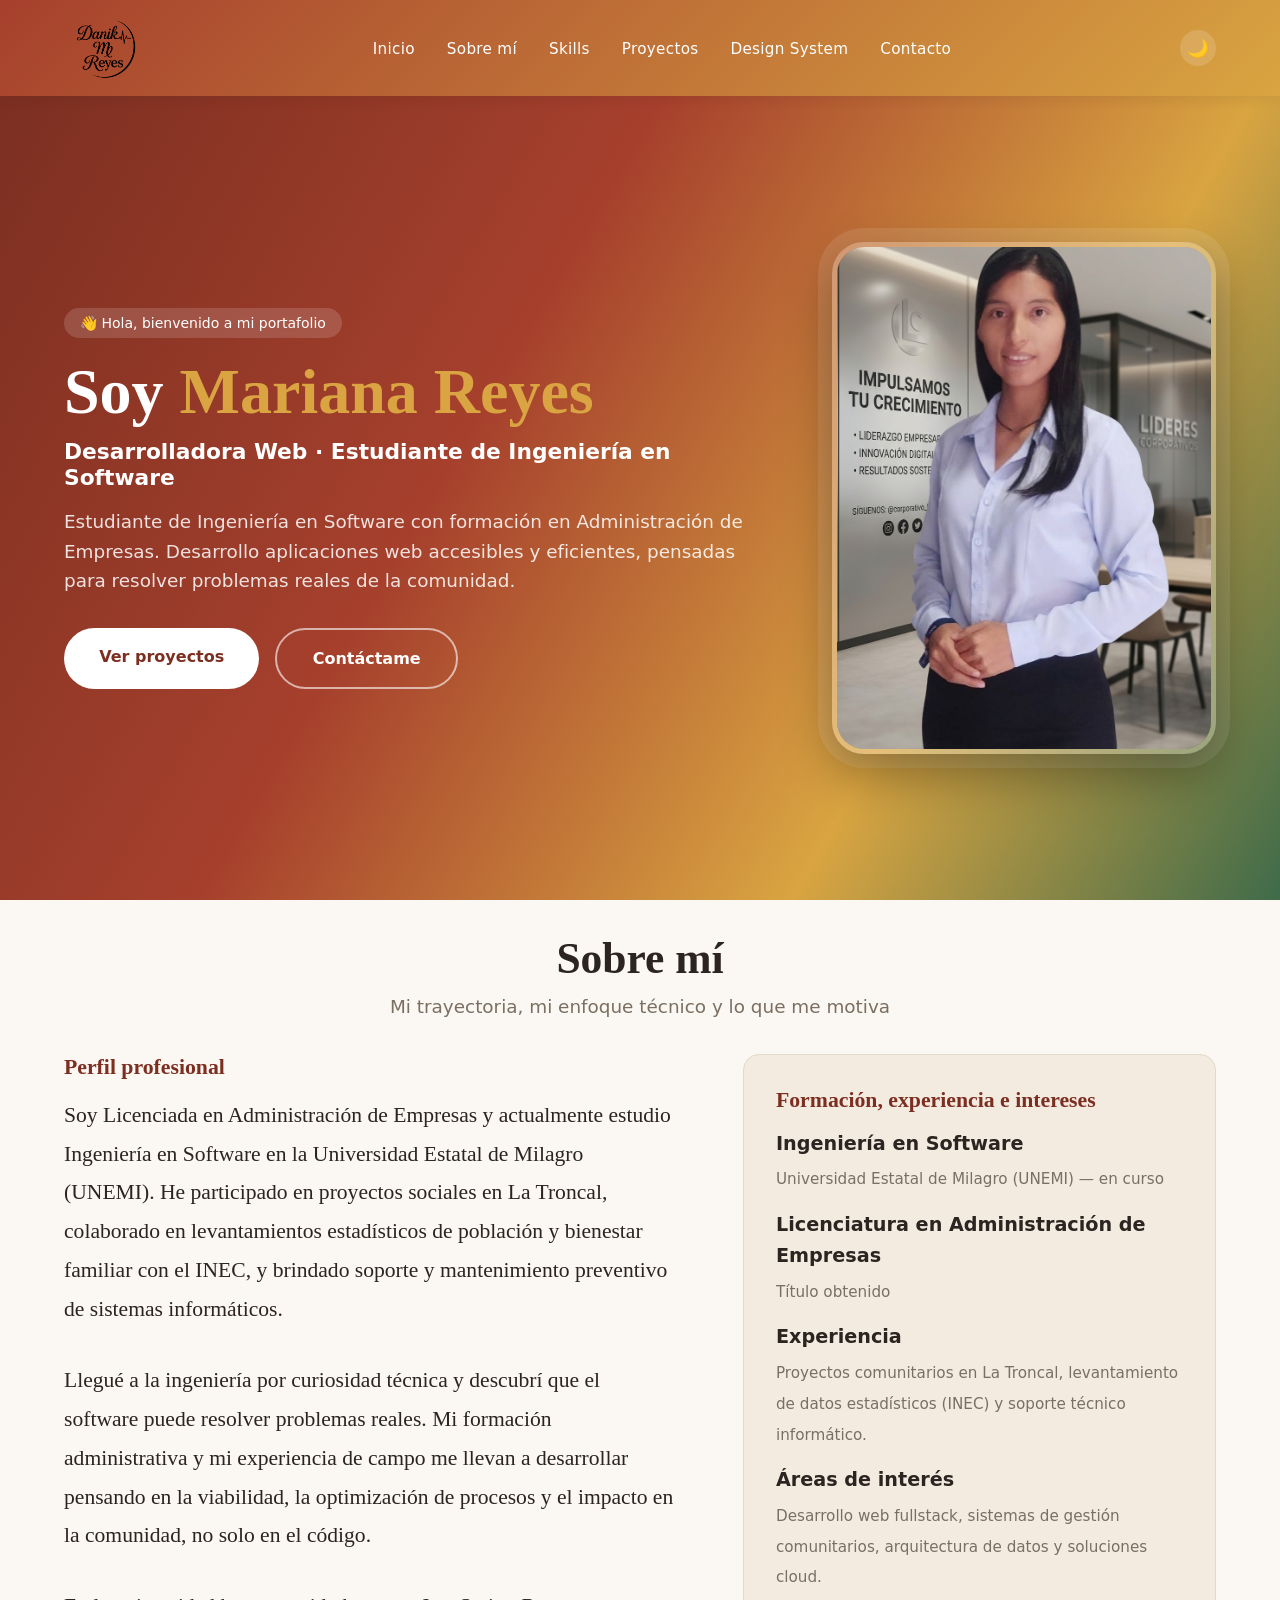
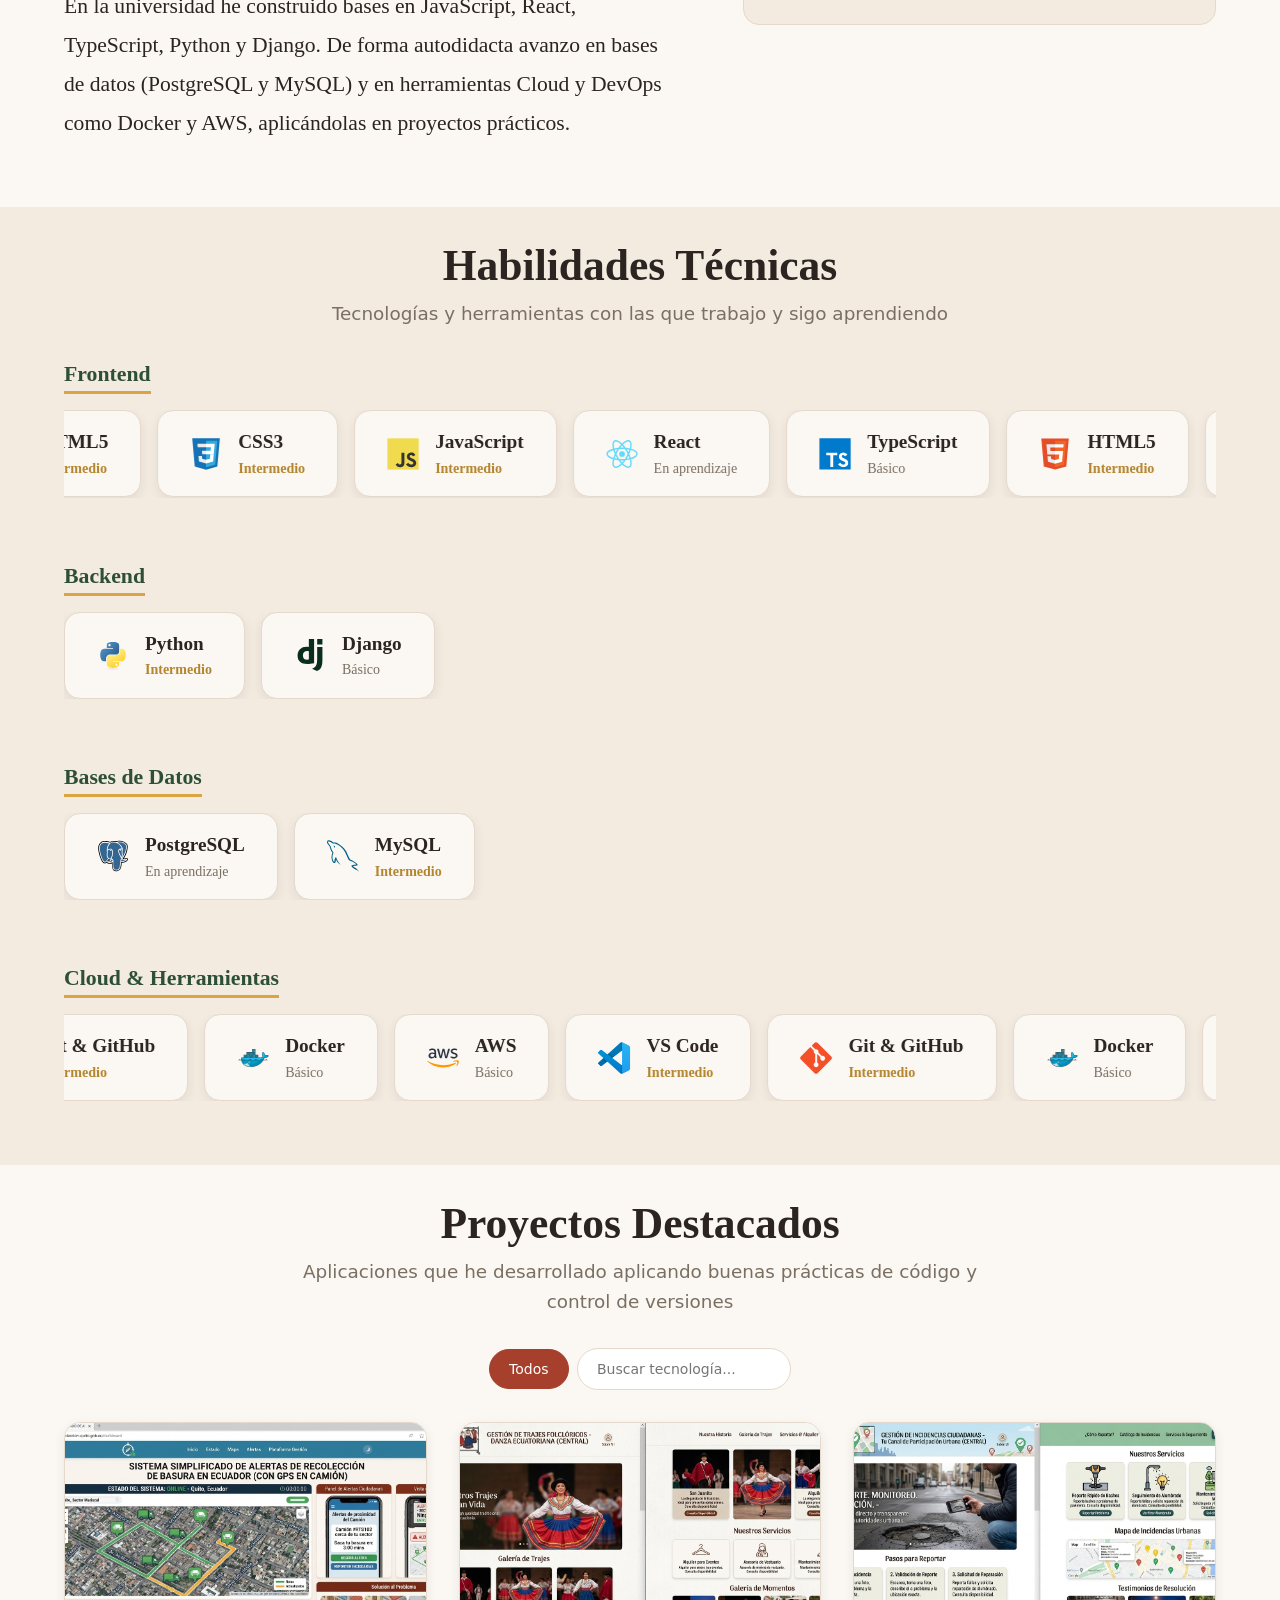
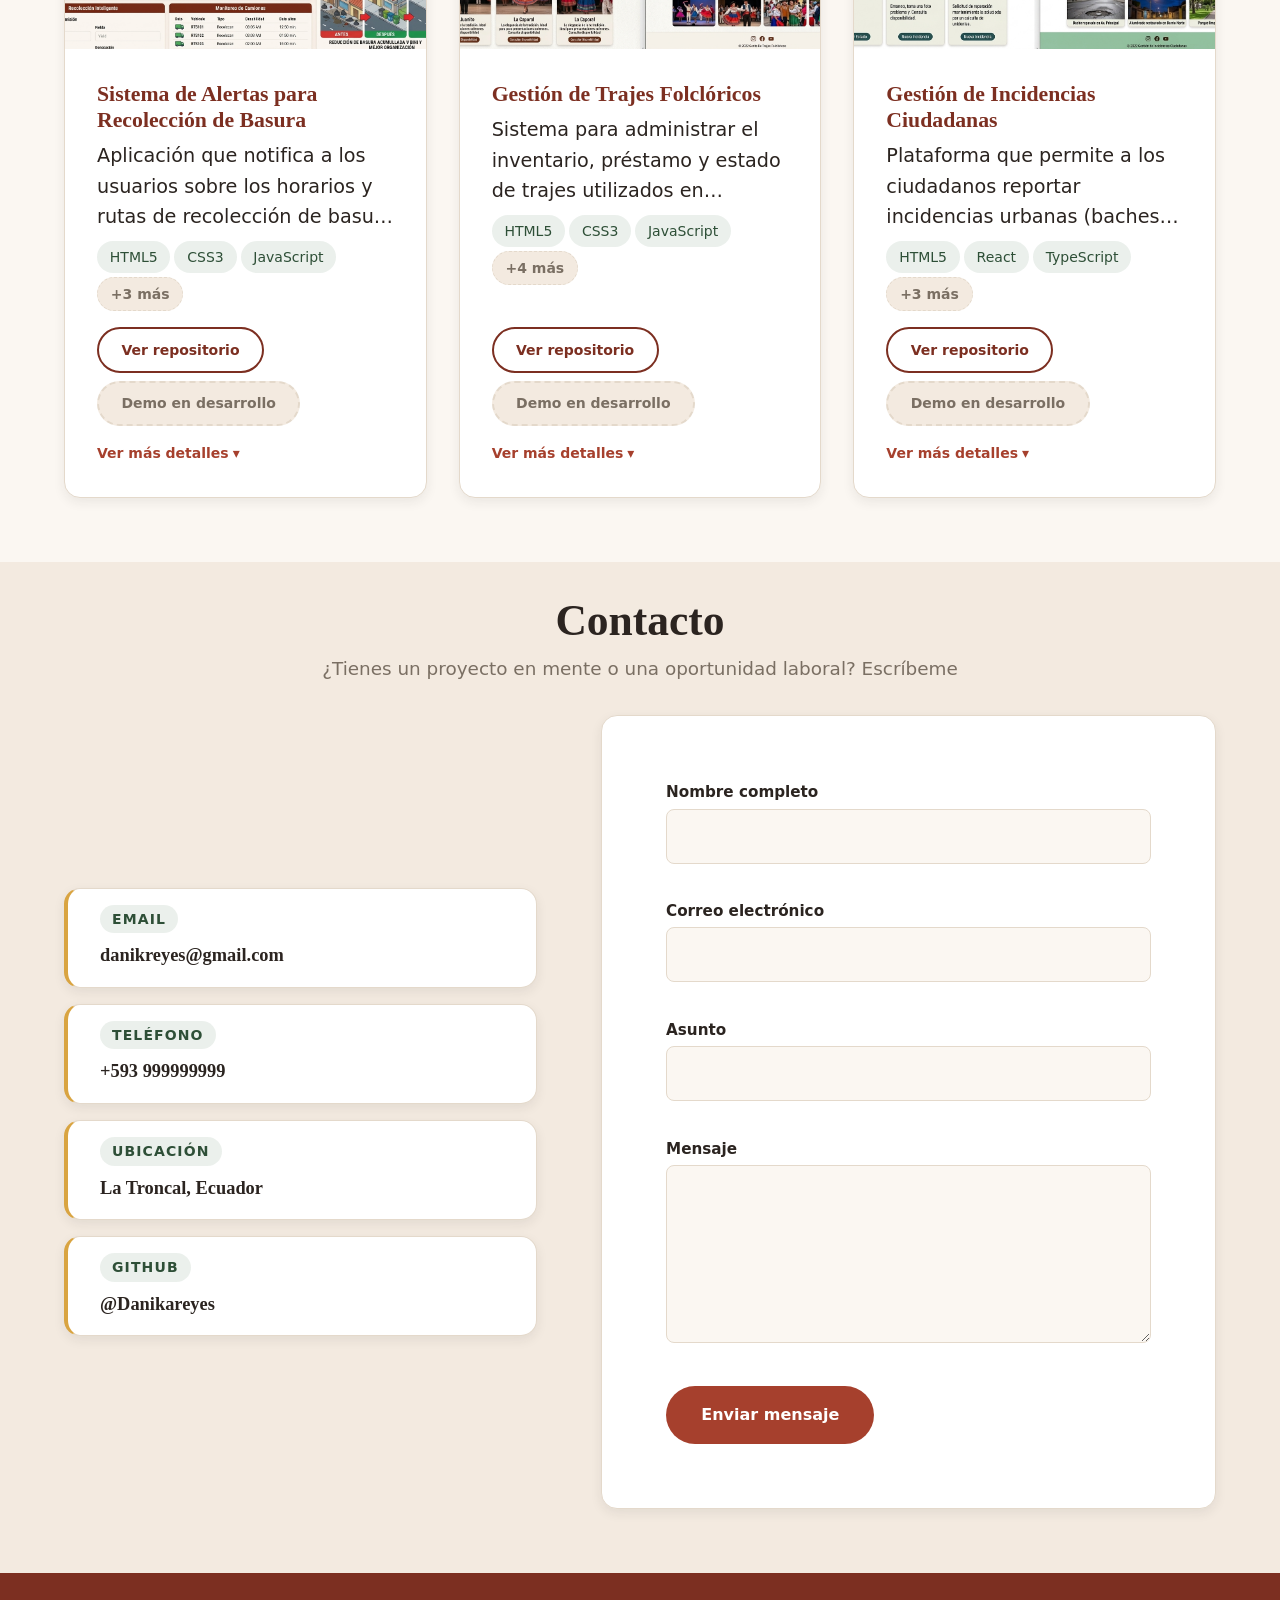
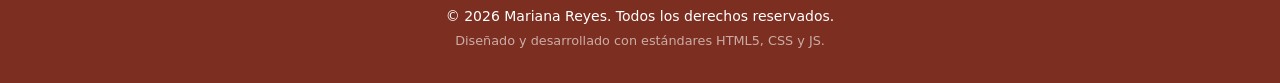
==== commit b33f9c8e: "feat(design-system): implementar nueva arquitectura de archivos y estilos globales" ====
--- a/index.html
+++ b/index.html
@@ -1,508 +1,521 @@
 <!DOCTYPE html>
 <html lang="es">
 <head>
-    <meta charset="UTF-8">
-    <meta name="viewport" content="width=device-width, initial-scale=1.0">
-    <meta name="description" content="Portafolio profesional de Danika Reyes — Desarrollador Web. Proyectos, habilidades y contacto.">
-    <meta name="author" content="Danika Reyes">
-
-    <title>Danika Reyes — Portafolio Web Profesional</title>
-
-    <!-- Favicon -->
-    <link rel="icon" type="image/png" href="assets/img/favicon.png">
-
-    <!-- Tipografía Google Fonts (Inter) -->
-    <link rel="preconnect" href="https://fonts.googleapis.com">
-    <link rel="preconnect" href="https://fonts.gstatic.com" crossorigin>
-    <link href="https://fonts.googleapis.com/css2?family=Inter:wght@300;400;500;600;700&display=swap" rel="stylesheet">
-
-    <!-- Hojas de estilo en orden de cascada -->
-    <link rel="stylesheet" href="assets/css/styles.css">
-    <link rel="stylesheet" href="assets/css/design-system.css">
-    <link rel="stylesheet" href="assets/css/responsive.css">
-
-    <!-- Script JavaScript (defer para optimizar la carga) -->
-    <script src="assets/js/main.js" defer></script>
+  <meta charset="UTF-8">
+  <meta name="viewport" content="width=device-width, initial-scale=1.0">
+  <meta name="description" content="Portafolio de Mariana Reyes, estudiante de Ingeniería en Software y Licenciada en Administración de Empresas. Proyectos, habilidades y contacto.">
+  <meta name="author" content="Mariana Reyes">
+
+  <title>Mariana Reyes — Portafolio Web Profesional</title>
+
+  <link rel="icon" type="image/png" href="assets/img/favicon.png">
+
+  <!-- Hojas de estilo en orden de cascada -->
+  <link rel="stylesheet" href="assets/css/styles.css">
+  <link rel="stylesheet" href="assets/css/design-system.css">
+  <link rel="stylesheet" href="assets/css/responsive.css">
+
+  <!-- JavaScript (defer: se ejecuta cuando el HTML ya está listo) -->
+  <script src="assets/js/main.js" defer></script>
 </head>
 <body>
 
-    <!-- CABECERA PRINCIPAL -->
-
-    <header class="site-header">
-        <div class="container header-inner">
-            <a href="#inicio" class="logo">
-            <img src="assets/img/logord.png" alt="logo" width="80" height="80">
-            </a>
-
-            <nav class="main-nav" id="nav-menu" aria-label="Navegación principal">
-            <ul>
-                <li><a href="#inicio">Inicio</a></li>
-                <li><a href="#sobre-mi">Sobre mí</a></li>
-                <li><a href="#skills">Skills</a></li>
-                <li><a href="#proyectos">Proyectos</a></li>
-                <li><a href="design-system.html">Design System</a></li>
-                <li><a href="#contacto">Contacto</a></li>
+  <!-- ==================== CABECERA ==================== -->
+  <header class="site-header">
+    <div class="container header-inner">
+      <a href="#inicio" class="logo">
+        <img src="assets/img/logord.png" alt="Logo de Mariana Reyes" width="80" height="80">
+      </a>
+
+      <nav class="main-nav" id="nav-menu" aria-label="Navegación principal">
+        <ul>
+          <li><a href="#inicio">Inicio</a></li>
+          <li><a href="#sobre-mi">Sobre mí</a></li>
+          <li><a href="#skills">Skills</a></li>
+          <li><a href="#proyectos">Proyectos</a></li>
+          <li><a href="design-system.html">Design System</a></li>
+          <li><a href="#contacto">Contacto</a></li>
+        </ul>
+      </nav>
+
+      <div class="header-actions">
+        <button id="themeToggle" class="theme-toggle" aria-label="Cambiar tema claro u oscuro">
+          <span class="theme-icon">🌙</span>
+        </button>
+
+        <button class="nav-toggle" id="navToggle" aria-label="Abrir menú de navegación" aria-expanded="false" aria-controls="nav-menu">
+          <span class="bar"></span>
+          <span class="bar"></span>
+          <span class="bar"></span>
+        </button>
+      </div>
+    </div>
+  </header>
+
+
+  <main>
+
+    <section id="inicio" class="hero-section">
+      <div class="container hero-container">
+        <div class="hero-content">
+          <span class="badge-subtitle">👋 Hola, bienvenido a mi portafolio</span>
+          <h1 class="hero-title">
+            Soy <span class="highlight">Mariana Reyes</span>
+          </h1>
+          <h2 class="hero-role">Desarrolladora Web · Estudiante de Ingeniería en Software</h2>
+          <p class="hero-description">
+            Estudiante de Ingeniería en Software con formación en Administración de Empresas.
+            Desarrollo aplicaciones web accesibles y eficientes, pensadas para resolver
+            problemas reales de la comunidad.
+          </p>
+
+          <div class="hero-buttons">
+            <a href="#proyectos" class="btn btn-primary">Ver proyectos</a>
+            <a href="#contacto" class="btn btn-secondary">Contáctame</a>
+          </div>
+        </div>
+
+        <div class="hero-image-wrapper">
+          <img class="profile-img" src="assets/img/profile.jpg" alt="Fotografía profesional de Mariana Reyes" width="480" height="640" loading="eager">
+        </div>
+      </div>
+    </section>
+
+    <section id="sobre-mi" class="section about-section">
+      <div class="container">
+        <header class="section-header">
+          <h2 class="section-title">Sobre mí</h2>
+          <p class="section-subtitle">Mi trayectoria, mi enfoque técnico y lo que me motiva</p>
+        </header>
+
+        <div class="about-grid">
+          <article class="about-bio">
+            <h3>Perfil profesional</h3>
+            <p>
+              Soy Licenciada en Administración de Empresas y actualmente estudio Ingeniería en
+              Software en la Universidad Estatal de Milagro (UNEMI). He participado en proyectos
+              sociales en La Troncal, colaborado en levantamientos estadísticos de población y
+              bienestar familiar con el INEC, y brindado soporte y mantenimiento preventivo de
+              sistemas informáticos.
+            </p>
+            <p>
+              Llegué a la ingeniería por curiosidad técnica y descubrí que el software puede
+              resolver problemas reales. Mi formación administrativa y mi experiencia de campo
+              me llevan a desarrollar pensando en la viabilidad, la optimización de procesos y el
+              impacto en la comunidad, no solo en el código.
+            </p>
+            <p>
+              En la universidad he construido bases en JavaScript, React, TypeScript, Python y
+              Django. De forma autodidacta avanzo en bases de datos (PostgreSQL y MySQL) y en
+              herramientas Cloud y DevOps como Docker y AWS, aplicándolas en proyectos prácticos.
+            </p>
+          </article>
+
+          <div class="about-education">
+            <h3>Formación, experiencia e intereses</h3>
+            <ul class="education-list">
+              <li class="education-item">
+                <strong>Ingeniería en Software</strong>
+                <span>Universidad Estatal de Milagro (UNEMI) — en curso</span>
+              </li>
+              <li class="education-item">
+                <strong>Licenciatura en Administración de Empresas</strong>
+                <span>Título obtenido</span>
+              </li>
+              <li class="education-item">
+                <strong>Experiencia</strong>
+                <span>Proyectos comunitarios en La Troncal, levantamiento de datos estadísticos (INEC) y soporte técnico informático.</span>
+              </li>
+              <li class="education-item">
+                <strong>Áreas de interés</strong>
+                <span>Desarrollo web fullstack, sistemas de gestión comunitarios, arquitectura de datos y soluciones cloud.</span>
+              </li>
             </ul>
-            </nav>
-
-            <div class="header-actions">
-            <button id="themeToggle" class="theme-toggle" aria-label="Cambiar tema">
-                <span class="theme-icon">🌙</span>
-            </button>
-
-            <button class="nav-toggle" id="navToggle" aria-label="Abrir menú de navegación" aria-expanded="false" aria-controls="nav-menu">
-                <span class="bar"></span>
-                <span class="bar"></span>
-                <span class="bar"></span>
-            </button>
-            </div>
-        </div>
-    </header>
- 
-
-    <main>
-        <!-- Aquí irán las secciones: inicio, sobre-mi, skills, proyectos, contacto -->
-        <!-- SECCIÓN 1: INICIO / PRESENTACIÓN -->
-        <section id="inicio" class="hero-section">
-            <div class="container hero-container">
-                <div class="hero-content">
-                    <span class="badge-subtitle">👋 Hola, bienvenido a mi portafolio</span>
-                    <h1 class="hero-title">
-                        Soy <span class="highlight">Danika Reyes</span>
-                    </h1>
-                    <h2 class="hero-role">Desarrollador Frontend</h2>
-                    <p class="hero-description">
-                        Apasionada por la creación de soluciones digitales interactivas, accesibles y eficientes. 
-                        Especializándome en tecnologías web modernas y desarrollo de software de alto impacto.
-                    </p>
-
-                    <div class="hero-buttons">
-                        <a href="#proyectos" class="btn btn-primary">Ver proyectos</a>
-                        <a href="#contacto" class="btn btn-secondary">Contáctame</a>
-                    </div>
-                </div>
-
-                <!-- Imagen o Avatar Profesional -->
-                <div class="hero-media">
-                    <img src="assets/img/profile.jpg" alt="Fotografía profesional de Danika Reyes" width="320" height="320" loading="eager">
-                </div>
-            </div>
-        </section>
-        
-        <!-- SECCION SOBRE MI -->
-
-        <section id="sobre-mi" class="section about-section">
-            <div class="container">
-                <header class="section-header">
-                    <h2 class="section-title">Sobre mí</h2>
-                    <p class="section-subtitle">Conoce más sobre mi trayectoria y enfoque profesional</p>
-                </header>
-
-                <div class="about-grid">
-                    <article class="about-bio">
-                        <h3>Perfil profesional</h3>
-                        <p>
-                        Breve párrafo de presentación personal: quién eres, tu motivación
-                        para dedicarte al desarrollo de software y qué tipo de problemas
-                        te gusta resolver.
-                        </p>
-                        <p>
-                        Segundo párrafo, opcional: tu enfoque de trabajo, valores o algo
-                        que te distinga profesionalmente.
-                        </p>
-                    </article>
-
-                    <div class="about-education">
-                        <h3>Formación e intereses</h3>
-                        <ul class="education-list">
-                            <li class="education-item">
-                                <strong>Carrera</strong>
-                                <span>Institución — año en curso o finalización</span>
-                            </li>
-                            <li class="education-item">
-                                <strong>Áreas de interés:</strong>
-                                <span>Desarrollo Frontend, UX/UI, accesibilidad web.</span>
-                            </li>
-                        </ul>
-                    </div>
-                </div>
-            </div>
-        </section>
-        
-         <!-- SECCIÓN 3: HABILIDADES TÉCNICAS (SKILLS) -->
-
-        <section id="skills" class="section skills-section">
-            <div class="container">
-                <header class="section-header">
-                <h2 class="section-title">Habilidades Técnicas</h2>
-                <p class="section-subtitle">Tecnologías y herramientas que domino en el desarrollo de software</p>
-                </header>
-
-                <div class="skills-grid">
-
-                <!-- Categoría 1: Frontend -->
-                <div class="skills-category">
-                    <h3 class="category-title">Frontend</h3>
-                    <div class="marquee-wrapper"> 
-                        <ul class="skills-cards">
-                            <li class="skill-card" data-level="avanzado">
-                                <img src="assets/img/icons/html5.svg" alt="" class="skill-icon" width="32" height="32">
-                                <div class="skill-info">
-                                    <p class="skill-name">HTML5</p>
-                                    <span class="skill-level">Avanzado</span>
-                                </div>
-                            </li>
-                            <li class="skill-card" data-level="avanzado">
-                                <img src="assets/img/icons/css3.svg" alt="" class="skill-icon" width="32" height="32">
-                                <div class="skill-info">
-                                    <p class="skill-name">CSS3</p>
-                                    <span class="skill-level">Avanzado</span>
-                                </div>
-                            </li>
-                            <li class="skill-card" data-level="intermedio">
-                                <img src="assets/img/icons/javascript.svg" alt="" class="skill-icon" width="32" height="32">
-                                <div class="skill-info">
-                                    <p class="skill-name">JavaScript</p>
-                                    <span class="skill-level">Intermedio</span>
-                                </div>
-                            </li>
-                            <li class="skill-card" data-level="intermedio">
-                                <img src="assets/img/icons/react.svg" alt="" class="skill-icon" width="32" height="32">
-                                <div class="skill-info">
-                                    <p class="skill-name">React</p>
-                                    <span class="skill-level">Intermedio</span>
-                                </div>
-                            </li>
-                            <li class="skill-card" data-level="basico">
-                                <img src="assets/img/icons/typescript.svg" alt="" class="skill-icon" width="32" height="32">
-                                <div class="skill-info">
-                                    <p class="skill-name">TypeScript</p>
-                                    <span class="skill-level">Básico</span>
-                                </div>
-                            </li>
-                        </ul>
-                    </div>
-                </div>
-
-                <!-- Categoría 2: Backend -->
-                <div class="skills-category">
-                    <h3 class="category-title">Backend</h3>
-                    <div class="marquee-wrapper"> 
-                        <ul class="skills-cards">
-                            <li class="skill-card" data-level="intermedio">
-                                <img src="assets/img/icons/python.svg" alt="" class="skill-icon" width="32" height="32">
-                                <div class="skill-info">
-                                <p class="skill-name">Python</p>
-                                <span class="skill-level">Intermedio</span>
-                                </div>
-                            </li>
-                            <li class="skill-card" data-level="basico">
-                                <img src="assets/img/icons/django.svg" alt="" class="skill-icon" width="32" height="32">
-                                <div class="skill-info">
-                                <p class="skill-name">Django</p>
-                                <span class="skill-level">Básico</span>
-                                </div>
-                            </li>
-                        </ul>
-                    </div>
-                </div>
-
-                <!-- Categoría 3: Bases de Datos -->
-                <div class="skills-category">
-                    <h3 class="category-title">Bases de Datos</h3>
-                    <div class="marquee-wrapper"> 
-                        <ul class="skills-cards">
-                            <li class="skill-card" data-level="intermedio">
-                                <img src="assets/img/icons/postgresql.svg" alt="" class="skill-icon" width="32" height="32">
-                                <div class="skill-info">
-                                <p class="skill-name">PostgreSQL</p>
-                                <span class="skill-level">Intermedio</span>
-                                </div>
-                            </li>
-                            <li class="skill-card" data-level="intermedio">
-                                <img src="assets/img/icons/mysql.svg" alt="" class="skill-icon" width="32" height="32">
-                                <div class="skill-info">
-                                <p class="skill-name">MySQL</p>
-                                <span class="skill-level">Intermedio</span>
-                                </div>
-                            </li>
-                        </ul>
-                    </div>
-                </div>
-
-                <!-- Categoría 4: Cloud & Herramientas -->
-                <div class="skills-category">
-                    <h3 class="category-title">Cloud &amp; Herramientas</h3>
-                    <div class="marquee-wrapper"> 
-                        <ul class="skills-cards">
-                            <li class="skill-card" data-level="intermedio">
-                                <img src="assets/img/icons/git.svg" alt="" class="skill-icon" width="32" height="32">
-                                <div class="skill-info">
-                                <p class="skill-name">Git &amp; GitHub</p>
-                                <span class="skill-level">Intermedio</span>
-                                </div>
-                            </li>
-                            <li class="skill-card" data-level="basico">
-                                <img src="assets/img/icons/docker.svg" alt="" class="skill-icon" width="32" height="32">
-                                <div class="skill-info">
-                                <p class="skill-name">Docker</p>
-                                <span class="skill-level">Básico</span>
-                                </div>
-                            </li>
-                            <li class="skill-card" data-level="basico">
-                                <img src="assets/img/icons/aws.svg" alt="" class="skill-icon" width="32" height="32">
-                                <div class="skill-info">
-                                <p class="skill-name">AWS</p>
-                                <span class="skill-level">Básico</span>
-                                </div>
-                            </li>
-                            <li class="skill-card" data-level="avanzado">
-                                <img src="assets/img/icons/vscode.svg" alt="" class="skill-icon" width="32" height="32">
-                                <div class="skill-info">
-                                <p class="skill-name">VS Code / Bash</p>
-                                <span class="skill-level">Avanzado</span>
-                                </div>
-                            </li>
-                            </ul>
-                        </div>
-                    </div>
-
-                </div>
-            </div>
-        </section>
-     <!-- SECCIÓN 4: PROYECTOS DESTACADOS -->
-
-        <section id="proyectos" class="section projects-section">
-            <div class="container">
-                <header class="section-header">
-                    <h2 class="section-title">Proyectos Destacados</h2>
-                    <p class="section-subtitle">Aplicaciones que he desarrollado aplicando buenas prácticas de código y control de versiones</p>
-                </header>
-                <div class="project-filters">
-                    <button class="filter-btn is-active" data-filter="Todos">Todos</button>
-
-                    <div class="tech-search" id="techSearch">
-                        <input type="text" id="techSearchInput" class="tech-search-input"
-                            placeholder="Buscar tecnología..." autocomplete="off"
-                            role="combobox" aria-expanded="false" aria-controls="techSearchList">
-                        <ul class="tech-search-list" id="techSearchList" role="listbox" hidden></ul>
-                    </div>
-                </div>
-                <div class="projects-grid">
-
-                    <!-- Proyecto 1 -->
-                    <article class="project-card">
-                        <div class="project-image">
-                            <img src="assets/img/projects/alertas-basura.jpg"
-                                alt="Captura de pantalla del sistema de Alertas de Recolección de Basura"
-                                loading="lazy" width="400" height="250">
-                        </div>
-
-                        <div class="project-content">
-                            <h3 class="project-title">Sistema de Alertas para Recolección de Basura</h3>
-
-                            <p class="project-description is-clamped">
-                            Aplicación que notifica a los usuarios sobre los horarios y rutas de
-                            recolección de basura en su sector, permitiendo mejor organización
-                            y reducción de residuos acumulados en la vía pública.
-                            </p>
-
-                            <ul class="project-tech-list" data-limit="3">
-                                <li class="tech-tag">HTML5</li>
-                                <li class="tech-tag">CSS3</li>
-                                <li class="tech-tag">JavaScript</li>
-
-                            </ul>
-
-                            <button class="project-toggle" aria-expanded="false">
-                            Ver más detalles <span class="toggle-icon">▾</span>
-                            </button>
-
-                            <div class="project-details">
-                            <p class="project-problem">
-                                <strong>Problema que resuelve:</strong> la falta de información
-                                clara sobre horarios de recolección genera acumulación de basura
-                                y afecta la limpieza urbana.
-                            </p>
-                            </div>
-
-                            <div class="project-links">
-                            <a href="https://github.com/Danikareyes/alertas-recoleccion-basura"
-                                class="btn btn-secondary" target="_blank" rel="noopener noreferrer">
-                                Ver repositorio
-                            </a>
-                            <span class="btn btn-disabled" aria-disabled="true">Demo en desarrollo</span>
-                            </div>
-                        </div>
-                    </article>    
-                    <!-- Proyecto 2 -->
-
-                    <article class="project-card">
-                        <div class="project-image">
-                            <img src="assets/img/projects/alertas-basura.jpg"
-                                alt="Captura de pantalla del sistema de Alertas de Recolección de Basura"
-                                loading="lazy" width="400" height="250">
-                        </div>
-
-                        <div class="project-content">
-                            <h3 class="project-title">Sistema de Alertas para Recolección de Basura</h3>
-
-                            <p class="project-description is-clamped">
-                            Aplicación que notifica a los usuarios sobre los horarios y rutas de
-                            recolección de basura en su sector, permitiendo mejor organización
-                            y reducción de residuos acumulados en la vía pública.
-                            </p>
-
-                            <ul class="project-tech-list" data-limit="3">
-                                <li class="tech-tag">HTML5</li>
-                                <li class="tech-tag">CSS3</li>
-                                <li class="tech-tag">JavaScript</li>
-                            </ul>
-
-                            <button class="project-toggle" aria-expanded="false">
-                            Ver más detalles <span class="toggle-icon">▾</span>
-                            </button>
-
-                            <div class="project-details">
-                            <p class="project-problem">
-                                <strong>Problema que resuelve:</strong> la falta de información
-                                clara sobre horarios de recolección genera acumulación de basura
-                                y afecta la limpieza urbana.
-                            </p>
-                            </div>
-
-                            <div class="project-links">
-                            <a href="https://github.com/Danikareyes/alertas-recoleccion-basura"
-                                class="btn btn-secondary" target="_blank" rel="noopener noreferrer">
-                                Ver repositorio
-                            </a>
-                            <span class="btn btn-disabled" aria-disabled="true">Demo en desarrollo</span>
-                            </div>
-                        </div>
-                    </article>
-                
-
-                    <!-- Proyecto 3 -->
-                    <article class="project-card">
-                        <div class="project-image">
-                            <img src="assets/img/projects/incidencias-ciudadanas.jpg"
-                                alt="Captura de pantalla del sistema de Gestión de Incidencias Ciudadanas"
-                                loading="lazy" width="400" height="250">
-                        </div>
-
-                        <div class="project-content">
-                            <h3 class="project-title">Gestión de Incidencias Ciudadanas</h3>
-
-                            <p class="project-description is-clamped">
-                                Plataforma que permite a los ciudadanos reportar incidencias
-                                urbanas (baches, alumbrado, entre otros) y dar seguimiento a
-                                su estado de resolución.
-                            </p>
-
-                            <ul class="project-tech-list" data-limit="3">
-                                <li class="tech-tag">HTML5</li>
-                                <li class="tech-tag">CSS3</li>
-                                <li class="tech-tag">JavaScript</li>
-                            </ul>
-
-                            <button class="project-toggle" aria-expanded="false">
-                                Ver más detalles <span class="toggle-icon">▾</span>
-                            </button>
-
-                            <div class="project-details">
-                                <p class="project-problem">
-                                    <strong>Problema que resuelve:</strong> la falta de un canal
-                                    centralizado y transparente para reportar y monitorear
-                                    problemas urbanos ante las autoridades competentes.
-                                </p>
-                            </div>
-
-                            <div class="project-links">
-                                <a href="https://github.com/Danikareyes/gestion-incidencias-ciudadanas"
-                                class="btn btn-secondary" target="_blank" rel="noopener noreferrer">
-                                Ver repositorio
-                                </a>
-                                <span class="btn btn-disabled" aria-disabled="true">Demo en desarrollo</span>
-                            </div>
-                        </div>
-                    </article>
-
-                </div>
-            </div>
-        </section>
-        <!-- SECCIÓN 5: CONTACTO -->
-        <section id="contacto" class="section contact-section">
-            <div class="container">
-                <header class="section-header">
-                <h2 class="section-title">Contacto</h2>
-                <p class="section-subtitle">¿Tienes un proyecto en mente o una oportunidad laboral? Escríbeme</p>
-                </header>
-
-                <div class="contact-grid">
-
-                <!-- Información de contacto -->
-                <address class="contact-info">
-                    <ul class="contact-list">
-                    <li class="contact-item">
-                        <span class="contact-label">Email</span>
-                        <a href="mailto:danikreyes@gmail.com">danikreyes@gmail.com</a>
-                    </li>
-                    <li class="contact-item">
-                        <span class="contact-label">Teléfono</span>
-                        <a href="tel:+593985058361">+593 98 505 8361</a>
-                    </li>
-                    <li class="contact-item">
-                        <span class="contact-label">Ubicación</span>
-                        <span>La Troncal, Ecuador</span>
-                    </li>
-                    <li class="contact-item">
-                        <span class="contact-label">GitHub</span>
-                        <a href="https://github.com/Danikareyes" target="_blank" rel="noopener noreferrer">@Danikareyes</a>
-                    </li>
-                    </ul>
-                </address>
-
-                <!-- Formulario de contacto -->
-                <form class="contact-form" id="contactForm" novalidate>
-                    <div class="form-group">
-                    <label for="name">Nombre completo</label>
-                    <input type="text" id="name" name="name" required minlength="2" autocomplete="name">
-                    <span class="form-error" id="nameError" aria-live="polite"></span>
-                    </div>
-
-                    <div class="form-group">
-                    <label for="email">Correo electrónico</label>
-                    <input type="email" id="email" name="email" required autocomplete="email">
-                    <span class="form-error" id="emailError" aria-live="polite"></span>
-                    </div>
-
-                    <div class="form-group">
-                    <label for="subject">Asunto</label>
-                    <input type="text" id="subject" name="subject" required minlength="3">
-                    <span class="form-error" id="subjectError" aria-live="polite"></span>
-                    </div>
-
-                    <div class="form-group">
-                    <label for="message">Mensaje</label>
-                    <textarea id="message" name="message" rows="5" required minlength="10"></textarea>
-                    <span class="form-error" id="messageError" aria-live="polite"></span>
-                    </div>
-
-                    <button type="submit" class="btn btn-primary">Enviar mensaje</button>
-                </form>
-
-                </div>
-            </div>
-        </section>
-    </main>
-    <footer class="site-footer">
-        <div class="container footer-inner">
-            <p>&copy; 2026 Danika Reyes. Todos los derechos reservados.</p>
-            <p class="footer-credit">Diseñado y desarrollado con estándares HTML5, CSS y JS.</p>
-        </div>
-    </footer>    
-    <a href="#inicio" class="back-to-top" id="backToTop" aria-label="Volver al inicio">↑</a> 
-<script src="assets/js/main.js" defer></script>
+          </div>
+        </div>
+      </div>
+    </section>
+
+    <section id="skills" class="section skills-section">
+      <div class="container">
+        <header class="section-header">
+          <h2 class="section-title">Habilidades Técnicas</h2>
+          <p class="section-subtitle">Tecnologías y herramientas con las que trabajo y sigo aprendiendo</p>
+        </header>
+
+        <div class="skills-grid">
+
+          <div class="skills-category">
+            <h3 class="category-title">Frontend</h3>
+            <div class="marquee-wrapper">
+              <ul class="skills-cards">
+                <li class="skill-card" data-level="intermedio">
+                  <img src="assets/img/icons/html5.svg" alt="" class="skill-icon" width="32" height="32">
+                  <div class="skill-info">
+                    <p class="skill-name">HTML5</p>
+                    <span class="skill-level">Intermedio</span>
+                  </div>
+                </li>
+                <li class="skill-card" data-level="intermedio">
+                  <img src="assets/img/icons/css3.svg" alt="" class="skill-icon" width="32" height="32">
+                  <div class="skill-info">
+                    <p class="skill-name">CSS3</p>
+                    <span class="skill-level">Intermedio</span>
+                  </div>
+                </li>
+                <li class="skill-card" data-level="intermedio">
+                  <img src="assets/img/icons/javascript.svg" alt="" class="skill-icon" width="32" height="32">
+                  <div class="skill-info">
+                    <p class="skill-name">JavaScript</p>
+                    <span class="skill-level">Intermedio</span>
+                  </div>
+                </li>
+                <li class="skill-card" data-level="aprendizaje">
+                  <img src="assets/img/icons/react.svg" alt="" class="skill-icon" width="32" height="32">
+                  <div class="skill-info">
+                    <p class="skill-name">React</p>
+                    <span class="skill-level">En aprendizaje</span>
+                  </div>
+                </li>
+                <li class="skill-card" data-level="basico">
+                  <img src="assets/img/icons/typescript.svg" alt="" class="skill-icon" width="32" height="32">
+                  <div class="skill-info">
+                    <p class="skill-name">TypeScript</p>
+                    <span class="skill-level">Básico</span>
+                  </div>
+                </li>
+              </ul>
+            </div>
+          </div>
+
+          <div class="skills-category">
+            <h3 class="category-title">Backend</h3>
+            <div class="marquee-wrapper">
+              <ul class="skills-cards">
+                <li class="skill-card" data-level="intermedio">
+                  <img src="assets/img/icons/python.svg" alt="" class="skill-icon" width="32" height="32">
+                  <div class="skill-info">
+                    <p class="skill-name">Python</p>
+                    <span class="skill-level">Intermedio</span>
+                  </div>
+                </li>
+                <li class="skill-card" data-level="basico">
+                  <img src="assets/img/icons/django.svg" alt="" class="skill-icon" width="32" height="32">
+                  <div class="skill-info">
+                    <p class="skill-name">Django</p>
+                    <span class="skill-level">Básico</span>
+                  </div>
+                </li>
+              </ul>
+            </div>
+          </div>
+
+          <div class="skills-category">
+            <h3 class="category-title">Bases de Datos</h3>
+            <div class="marquee-wrapper">
+              <ul class="skills-cards">
+                <li class="skill-card" data-level="aprendizaje">
+                  <img src="assets/img/icons/postgresql.svg" alt="" class="skill-icon" width="32" height="32">
+                  <div class="skill-info">
+                    <p class="skill-name">PostgreSQL</p>
+                    <span class="skill-level">En aprendizaje</span>
+                  </div>
+                </li>
+                <li class="skill-card" data-level="intermedio">
+                  <img src="assets/img/icons/mysql.svg" alt="" class="skill-icon" width="32" height="32">
+                  <div class="skill-info">
+                    <p class="skill-name">MySQL</p>
+                    <span class="skill-level">Intermedio</span>
+                  </div>
+                </li>
+              </ul>
+            </div>
+          </div>
+
+          <div class="skills-category">
+            <h3 class="category-title">Cloud &amp; Herramientas</h3>
+            <div class="marquee-wrapper">
+              <ul class="skills-cards">
+                <li class="skill-card" data-level="intermedio">
+                  <img src="assets/img/icons/git.svg" alt="" class="skill-icon" width="32" height="32">
+                  <div class="skill-info">
+                    <p class="skill-name">Git &amp; GitHub</p>
+                    <span class="skill-level">Intermedio</span>
+                  </div>
+                </li>
+                <li class="skill-card" data-level="basico">
+                  <img src="assets/img/icons/docker.svg" alt="" class="skill-icon" width="32" height="32">
+                  <div class="skill-info">
+                    <p class="skill-name">Docker</p>
+                    <span class="skill-level">Básico</span>
+                  </div>
+                </li>
+                <li class="skill-card" data-level="basico">
+                  <img src="assets/img/icons/aws.svg" alt="" class="skill-icon" width="32" height="32">
+                  <div class="skill-info">
+                    <p class="skill-name">AWS</p>
+                    <span class="skill-level">Básico</span>
+                  </div>
+                </li>
+                <li class="skill-card" data-level="intermedio">
+                  <img src="assets/img/icons/vscode.svg" alt="" class="skill-icon" width="32" height="32">
+                  <div class="skill-info">
+                    <p class="skill-name">VS Code</p>
+                    <span class="skill-level">Intermedio</span>
+                  </div>
+                </li>
+              </ul>
+            </div>
+          </div>
+
+        </div>
+      </div>
+    </section>
+
+    <section id="proyectos" class="section projects-section">
+      <div class="container">
+        <header class="section-header">
+          <h2 class="section-title">Proyectos Destacados</h2>
+          <p class="section-subtitle">Aplicaciones que he desarrollado aplicando buenas prácticas de código y control de versiones</p>
+        </header>
+
+        <div class="project-filters">
+          <button class="filter-btn is-active" data-filter="Todos">Todos</button>
+
+          <div class="tech-search" id="techSearch">
+            <input type="text" id="techSearchInput" class="tech-search-input"
+              placeholder="Buscar tecnología..." autocomplete="off"
+              aria-label="Buscar proyectos por tecnología"
+              role="combobox" aria-expanded="false" aria-controls="techSearchList">
+            <ul class="tech-search-list" id="techSearchList" role="listbox" hidden></ul>
+          </div>
+        </div>
+
+        <div class="projects-grid">
+
+          <article class="project-card">
+            <div class="project-image">
+              <img src="assets/img/projects/alertas-basura.jpg"
+                alt="Captura de pantalla del sistema de Alertas de Recolección de Basura"
+                loading="lazy" width="400" height="250">
+            </div>
+
+            <div class="project-content">
+              <h3 class="project-title">Sistema de Alertas para Recolección de Basura</h3>
+
+              <p class="project-description is-clamped">
+                Aplicación que notifica a los usuarios sobre los horarios y rutas de
+                recolección de basura en su sector, permitiendo mejor organización
+                y reducción de residuos acumulados en la vía pública.
+              </p>
+
+              <ul class="project-tech-list" data-limit="3">
+                <li class="tech-tag">HTML5</li>
+                <li class="tech-tag">CSS3</li>
+                <li class="tech-tag">JavaScript</li>
+                <li class="tech-tag">Django</li>
+                <li class="tech-tag">AWS</li>
+                <li class="tech-tag">VS Code</li>
+              </ul>
+
+              <div class="project-links">
+                <a href="https://github.com/Danikareyes/alertas-recoleccion-basura"
+                  class="btn btn-secondary" target="_blank" rel="noopener noreferrer">
+                  Ver repositorio
+                </a>
+                <span class="btn btn-disabled" aria-disabled="true">Demo en desarrollo</span>
+              </div>
+
+              <button class="project-toggle" aria-expanded="false">
+                <span class="toggle-label">Ver más detalles</span>
+                <span class="toggle-icon" aria-hidden="true">▾</span>
+              </button>
+
+              <div class="project-details">
+                <p class="project-problem">
+                  <strong>Problema que resuelve:</strong> la falta de información
+                  clara sobre horarios de recolección genera acumulación de basura
+                  y afecta la limpieza urbana.
+                </p>
+              </div>
+            </div>
+          </article>
+
+          <article class="project-card">
+            <div class="project-image">
+              <img src="assets/img/projects/trajes-folcloricos.jpg"
+                alt="Captura de pantalla del sistema de Gestión de Trajes Folclóricos"
+                loading="lazy" width="400" height="250">
+            </div>
+
+            <div class="project-content">
+              <h3 class="project-title">Gestión de Trajes Folclóricos</h3>
+
+              <p class="project-description is-clamped">
+                Sistema para administrar el inventario, préstamo y estado de trajes
+                utilizados en presentaciones de danza folclórica, facilitando su
+                control y disponibilidad.
+              </p>
+
+              <ul class="project-tech-list" data-limit="3">
+                <li class="tech-tag">HTML5</li>
+                <li class="tech-tag">CSS3</li>
+                <li class="tech-tag">JavaScript</li>
+                <li class="tech-tag">Python</li>
+                <li class="tech-tag">MySQL</li>
+                <li class="tech-tag">Django</li>
+                <li class="tech-tag">PyCharm</li>
+              </ul>
+
+              <div class="project-links">
+                <a href="https://github.com/Danikareyes/gestion-trajes-folcloricos"
+                  class="btn btn-secondary" target="_blank" rel="noopener noreferrer">
+                  Ver repositorio
+                </a>
+                <span class="btn btn-disabled" aria-disabled="true">Demo en desarrollo</span>
+              </div>
+
+              <button class="project-toggle" aria-expanded="false">
+                <span class="toggle-label">Ver más detalles</span>
+                <span class="toggle-icon" aria-hidden="true">▾</span>
+              </button>
+
+              <div class="project-details">
+                <p class="project-problem">
+                  <strong>Problema que resuelve:</strong> el control manual de trajes
+                  dificulta saber su disponibilidad, ubicación y estado de
+                  mantenimiento antes de cada presentación.
+                </p>
+              </div>
+            </div>
+          </article>
+
+          <article class="project-card">
+            <div class="project-image">
+              <img src="assets/img/projects/incidencias-ciudadanas.jpg"
+                alt="Captura de pantalla del sistema de Gestión de Incidencias Ciudadanas"
+                loading="lazy" width="400" height="250">
+            </div>
+
+            <div class="project-content">
+              <h3 class="project-title">Gestión de Incidencias Ciudadanas</h3>
+
+              <p class="project-description is-clamped">
+                Plataforma que permite a los ciudadanos reportar incidencias
+                urbanas (baches, alumbrado, entre otros) y dar seguimiento a
+                su estado de resolución.
+              </p>
+
+              <ul class="project-tech-list" data-limit="3">
+                <li class="tech-tag">HTML5</li>
+                <li class="tech-tag">React</li>
+                <li class="tech-tag">TypeScript</li>
+                <li class="tech-tag">Django</li>
+                <li class="tech-tag">PostgreSQL</li>
+                <li class="tech-tag">Docker</li>
+              </ul>
+
+              <div class="project-links">
+                <a href="https://github.com/Danikareyes/gestion-incidencias-ciudadanas"
+                  class="btn btn-secondary" target="_blank" rel="noopener noreferrer">
+                  Ver repositorio
+                </a>
+                <span class="btn btn-disabled" aria-disabled="true">Demo en desarrollo</span>
+              </div>
+
+              <button class="project-toggle" aria-expanded="false">
+                <span class="toggle-label">Ver más detalles</span>
+                <span class="toggle-icon" aria-hidden="true">▾</span>
+              </button>
+
+              <div class="project-details">
+                <p class="project-problem">
+                  <strong>Problema que resuelve:</strong> la falta de un canal
+                  centralizado y transparente para reportar y monitorear
+                  problemas urbanos ante las autoridades competentes.
+                </p>
+              </div>
+            </div>
+          </article>
+
+        </div>
+      </div>
+    </section>
+
+    <section id="contacto" class="section contact-section">
+      <div class="container">
+        <header class="section-header">
+          <h2 class="section-title">Contacto</h2>
+          <p class="section-subtitle">¿Tienes un proyecto en mente o una oportunidad laboral? Escríbeme</p>
+        </header>
+
+        <div class="contact-grid">
+
+          <address class="contact-info">
+            <ul class="contact-list">
+              <li class="contact-item">
+                <span class="contact-label">Email</span>
+                <a class="contact-value" href="mailto:danikreyes@gmail.com">danikreyes@gmail.com</a>
+              </li>
+              <li class="contact-item">
+                <span class="contact-label">Teléfono</span>
+                <a class="contact-value" href="tel:+593999999999">+593 999999999</a>
+              </li>
+              <li class="contact-item">
+                <span class="contact-label">Ubicación</span>
+                <span class="contact-value">La Troncal, Ecuador</span>
+              </li>
+              <li class="contact-item">
+                <span class="contact-label">GitHub</span>
+                <a class="contact-value" href="https://github.com/Danikareyes" target="_blank" rel="noopener noreferrer">@Danikareyes</a>
+              </li>
+            </ul>
+          </address>
+
+          <form class="contact-form" id="contactForm" novalidate>
+            <div class="form-group">
+              <label for="name">Nombre completo</label>
+              <input type="text" id="name" name="name" required minlength="2" autocomplete="name">
+              <span class="form-error" id="nameError" aria-live="polite"></span>
+            </div>
+
+            <div class="form-group">
+              <label for="email">Correo electrónico</label>
+              <input type="email" id="email" name="email" required autocomplete="email">
+              <span class="form-error" id="emailError" aria-live="polite"></span>
+            </div>
+
+            <div class="form-group">
+              <label for="subject">Asunto</label>
+              <input type="text" id="subject" name="subject" required minlength="3">
+              <span class="form-error" id="subjectError" aria-live="polite"></span>
+            </div>
+
+            <div class="form-group">
+              <label for="message">Mensaje</label>
+              <textarea id="message" name="message" rows="5" required minlength="10"></textarea>
+              <span class="form-error" id="messageError" aria-live="polite"></span>
+            </div>
+
+            <button type="submit" class="btn btn-primary">Enviar mensaje</button>
+
+            <p class="form-status" id="formStatus" role="status"></p>
+          </form>
+
+        </div>
+      </div>
+    </section>
+
+  </main>
+
+  <footer class="site-footer">
+    <div class="container footer-inner">
+      <p>&copy; 2026 Mariana Reyes. Todos los derechos reservados.</p>
+      <p class="footer-credit">Diseñado y desarrollado con estándares HTML5, CSS y JS.</p>
+    </div>
+  </footer>
+
+  <a href="#inicio" class="back-to-top" id="backToTop" aria-label="Volver al inicio">↑</a>
 
 </body>
 </html>
--- a/assets/css/styles.css
+++ b/assets/css/styles.css
@@ -1,21 +1,38 @@
+/* ==========================================================================
+   STYLES.CSS — Portafolio
+   Orden: 1) Tokens  2) Reset y base  3) Layout  4) Header  5) Botones
+          6) Hero  7) Sobre mí  8) Skills  9) Proyectos  10) Contacto
+          11) Footer y botón volver arriba  12) Accesibilidad
+   ========================================================================== */
+
+
+/* ==========================================================================
+   1. DESIGN TOKENS
+   ========================================================================== */
 :root {
+  /* --- Colores de marca --- */
   --color-primary: #A6402D;
   --color-primary-dark: #7C2F21;
   --color-primary-light: #D97B57;
 
   --color-secondary: #3F6B4A;
   --color-secondary-dark: #2E4F37;
+  --color-secondary-soft: rgb(63 107 74 / 0.10);
 
   --color-accent: #D9A441;
   --color-accent-dark: #B3852E;
   --color-heading-accent: #7C2F21;
 
+  /* --- Superficies y texto --- */
   --color-bg: #FBF7F2;
   --color-surface: #F3EAE0;
+  --color-card: #FFFFFF;
   --color-text: #2B2420;
   --color-text-muted: #7A6F63;
   --color-border: #E4D9CB;
-
+  --color-focus-ring: rgb(166 64 45 / 0.15);
+
+  /* --- Blanco y transparencias (para usar sobre degradados) --- */
   --color-white: #FFFFFF;
   --overlay-white-10: rgb(255 255 255 / 0.10);
   --overlay-white-15: rgb(255 255 255 / 0.15);
@@ -24,67 +41,95 @@
   --overlay-white-85: rgb(255 255 255 / 0.85);
   --overlay-white-90: rgb(255 255 255 / 0.90);
 
+  /* --- Degradados --- */
   --color-hero-1: #7C2F21;
   --color-hero-2: #A6402D;
   --color-hero-3: #D9A441;
   --color-hero-4: #3F6B4A;
-  --color-card: #FFFFFF;
-
---gradient-hero: linear-gradient(120deg,
-  var(--color-hero-1) 0%,
-  var(--color-hero-2) 38%,
-  var(--color-hero-3) 72%,
-  var(--color-hero-4) 100%);
+
+  --gradient-hero: linear-gradient(120deg,
+    var(--color-hero-1) 0%,
+    var(--color-hero-2) 38%,
+    var(--color-hero-3) 72%,
+    var(--color-hero-4) 100%);
 
   --gradient-primary: linear-gradient(135deg, var(--color-primary) 0%, var(--color-accent) 100%);
 
-  --font-heading: 'Fraunces', Georgia, serif;
-  --font-body: 'Inter', Arial, sans-serif;
-
-  --fs-h1: clamp(2.2rem, 5vw, 3.5rem);
-  --fs-h2: clamp(1.7rem, 4vw, 2.5rem);
-  --fs-h3: 1.3rem;
-  --fs-body: 1rem;
+  /* --- Tipografía: dos familias del sistema (sin descargas externas) ---
+     serif  → títulos y párrafos largos   |   sans → interfaz y texto general */
+  --font-serif: Georgia, 'Times New Roman', serif;
+  --font-sans: system-ui, -apple-system, 'Segoe UI', Roboto, Arial, sans-serif;
+
+  --font-heading: var(--font-serif);
+  --font-body: var(--font-sans);
+  --font-prose: var(--font-serif);
+
+  /* --- Tamaños de texto: fluidos, se adaptan solos al ancho de pantalla --- */
+  --fs-h1: clamp(2.6rem, 5vw, 5rem);
+  --fs-h2: clamp(1.9rem, 3.4vw, 3.2rem);
+  --fs-h3: clamp(1.25rem, 1.7vw, 1.6rem);
+  --fs-lead: clamp(1.15rem, 1.3vw, 1.4rem);
+  --fs-prose: clamp(1.15rem, 0.4vw + 1.05rem, 1.35rem);
+  --fs-body: clamp(1.05rem, 0.3vw + 1rem, 1.2rem);
+  --fs-body-sm: 0.95rem;
   --fs-small: 0.875rem;
-
+  --fs-nav: clamp(0.95rem, 1vw, 1.1rem);
+
+  /* --- Espaciados --- */
   --space-xs: 0.25rem;
   --space-sm: 0.5rem;
   --space-md: 1rem;
   --space-lg: 2rem;
   --space-xl: 4rem;
 
+  /* --- Tamaños relevantes --- */
+  --container-max: 1800px;
+  --gutter: clamp(1rem, 5vw, 6rem);
+  --header-height: 96px;
+  --size-avatar: clamp(240px, 30vw, 520px);
+
+  /* --- Bordes --- */
   --radius-sm: 0.5rem;
   --radius-md: 1rem;
+  --radius-lg: 2rem;
   --radius-full: 999px;
 
+  /* --- Sombras --- */
   --shadow-card: 0 4px 12px rgb(43 36 32 / 0.08);
   --shadow-card-hover: 0 8px 24px rgb(43 36 32 / 0.16);
-
+  --shadow-float: 0 20px 50px rgb(0 0 0 / 0.35);
+
+  /* --- Transiciones --- */
   --transition-fast: 0.2s ease;
   --transition-base: 0.3s ease;
-
-}
-  :root[data-theme="dark"] {
+}
+
+/* Tema oscuro: solo se redefinen los valores que cambian */
+:root[data-theme="dark"] {
   --color-bg: #17130F;
   --color-surface: #211C17;
   --color-card: #2A241E;
   --color-text: #F3EAE0;
   --color-text-muted: #B8AA9C;
   --color-border: #3D342C;
-  --color-white: #FFFFFF;
+  --color-focus-ring: rgb(226 102 74 / 0.30);
+
+  --color-primary: #E2664A;
+  --color-accent: #E8B23D;
+  --color-secondary-dark: #6FBF8A;
+  --color-secondary-soft: rgb(111 191 138 / 0.12);
+  --color-heading-accent: #F0916F;
 
   --color-hero-1: #5C1F16;
   --color-hero-2: #C1502E;
   --color-hero-3: #E8B23D;
   --color-hero-4: #2E6E46;
-
-  --color-primary: #E2664A;
-  --color-accent: #E8B23D;
-  --color-secondary-dark: #6FBF8A;
-
-  --color-heading-accent: #F0916F;
-}
-
+}
+
+
+/* ==========================================================================
+   2. RESET Y BASE
+   ========================================================================== */
 *, *::before, *::after {
   box-sizing: border-box;
   margin: 0;
@@ -93,20 +138,39 @@
 
 html {
   scroll-behavior: smooth;
-  scroll-padding-top: 72px;
-}
+  scroll-padding-top: var(--header-height);
+}
+
+body {
+  display: flex;
+  flex-direction: column;
+  min-height: 100vh;
+  padding-top: var(--header-height);
+  font-family: var(--font-body);
+  font-size: var(--fs-body);
+  line-height: 1.6;
+  color: var(--color-text);
+  background-color: var(--color-bg);
+}
+
+main { flex: 1; }
 
 img {
+  display: block;
   max-width: 100%;
   height: auto;
-  display: block;
 }
 
 ul, ol { list-style: none; }
 
 a {
+  color: inherit;
   text-decoration: none;
-  color: inherit;
+}
+
+a:hover {
+  color: var(--color-primary);
+  transition: color var(--transition-fast);
 }
 
 button {
@@ -118,15 +182,6 @@
 
 input, textarea { font: inherit; }
 
-body {
-  font-family: var(--font-body);
-  font-size: var(--fs-body);
-  color: var(--color-text);
-  background-color: var(--color-bg);
-  line-height: 1.6;
-  padding-top: 72px;
-}
-
 h1, h2, h3, h4 {
   font-family: var(--font-heading);
   line-height: 1.2;
@@ -137,44 +192,46 @@
 h2 { font-size: var(--fs-h2); }
 h3 { font-size: var(--fs-h3); }
 
-a:hover {
-  color: var(--color-primary);
-  transition: color var(--transition-fast);
-}
-
-
-/* ===================================
-   LAYOUT COMPARTIDO
-=================================== */
+
+/* ==========================================================================
+   3. LAYOUT COMPARTIDO
+   El contenedor ocupa casi todo el ancho: los márgenes laterales (--gutter)
+   crecen con la pantalla y --container-max evita que se estire en monitores
+   ultra anchos. Los párrafos largos limitan su propio ancho en "ch".
+   ========================================================================== */
 .container {
   width: 100%;
-  max-width: 1200px;
+  max-width: var(--container-max);
   margin: 0 auto;
-  padding: 0 var(--space-lg);
-}
-
-.section { padding: var(--space-xl) 0; }
+  padding: 0 var(--gutter);
+}
+
+.section { padding: var(--space-lg) 0 var(--space-xl); }
 
 .section-header {
+  margin-bottom: var(--space-lg);
   text-align: center;
-  margin-bottom: var(--space-xl);
 }
 
 .section-title { margin-bottom: var(--space-sm); }
 
 .section-subtitle {
+  max-width: 60ch;
+  margin: 0 auto;
+  font-size: var(--fs-lead);
   color: var(--color-text-muted);
-  font-size: 1.1rem;
-  max-width: 600px;
-  margin: 0 auto;
-}
-
+}
+
+
+/* ==========================================================================
+   4. HEADER Y NAVEGACIÓN
+   ========================================================================== */
 .site-header {
   position: fixed;
   top: 0;
   left: 0;
+  z-index: 1000;
   width: 100%;
-  z-index: 1000;
   background: var(--gradient-primary);
   box-shadow: var(--shadow-card);
 }
@@ -183,76 +240,17 @@
   display: flex;
   align-items: center;
   justify-content: space-between;
-  height: 100px;
   flex-wrap: nowrap;
-}
-
-.header-actions {
-  display: flex;
-  align-items: center;
-  gap: var(--space-md);
-}
-
-.theme-toggle {
-  display: flex;
-  align-items: center;
-  justify-content: center;
-  width: 36px;
-  height: 36px;
-  font-size: 1.1rem;
-  border-radius: 50%;
-  background-color: var(--overlay-white-15);
-  transition: background-color var(--transition-fast), transform var(--transition-fast);
-}
-
-.theme-toggle:hover {
-  background-color: var(--overlay-white-30);
-  transform: rotate(15deg);
+  height: var(--header-height);
 }
 
 .logo img {
-  height: 96px;
   width: auto;
-  transition: transform var(--transition-base), box-shadow var(--transition-base);
-}
-
-.logo:hover img {
-  transform: translateY(-3px) scale(1.03);
-}
-/* ===================================
-   BOTÓN VOLVER ARRIBA
-=================================== */
-.back-to-top {
-  position: fixed;
-  bottom: var(--space-lg);
-  right: var(--space-lg);
-  z-index: 900;
-  display: flex;
-  align-items: center;
-  justify-content: center;
-  width: 48px;
-  height: 48px;
-  border-radius: 50%;
-  background-color: var(--color-primary);
-  color: var(--color-white);
-  font-size: 1.3rem;
-  box-shadow: var(--shadow-card-hover);
-  opacity: 0;
-  visibility: hidden;
-  transform: translateY(12px);
-  transition: opacity var(--transition-base), transform var(--transition-base), visibility var(--transition-base);
-}
-
-.back-to-top.is-visible {
-  opacity: 1;
-  visibility: visible;
-  transform: translateY(0);
-}
-
-.back-to-top:hover {
-  color: var(--color-white); 
-  transform: translateY(-3px);
-}
+  height: calc(var(--header-height) - var(--space-md));
+  transition: transform var(--transition-base);
+}
+
+.logo:hover img { transform: translateY(-3px) scale(1.03); }
 
 .main-nav ul {
   display: flex;
@@ -261,12 +259,12 @@
 }
 
 .main-nav a {
-  color: var(--color-white);
-  font-weight: 500;
-  font-size: var(--fs-small);
-  letter-spacing: 0.02em;
   position: relative;
   padding: var(--space-xs) 0;
+  font-size: var(--fs-nav);
+  font-weight: 500;
+  letter-spacing: 0.02em;
+  color: var(--color-white);
   transition: color var(--transition-fast);
 }
 
@@ -284,6 +282,30 @@
 .main-nav a:hover { color: var(--color-white); }
 .main-nav a:hover::after { width: 100%; }
 
+.header-actions {
+  display: flex;
+  align-items: center;
+  gap: var(--space-md);
+}
+
+.theme-toggle {
+  display: flex;
+  align-items: center;
+  justify-content: center;
+  width: 36px;
+  height: 36px;
+  font-size: 1.1rem;
+  border-radius: 50%;
+  background-color: var(--overlay-white-15);
+  transition: background-color var(--transition-fast), transform var(--transition-fast);
+}
+
+.theme-toggle:hover {
+  background-color: var(--overlay-white-30);
+  transform: rotate(15deg);
+}
+
+/* Botón hamburguesa: oculto en desktop, se muestra en responsive.css */
 .nav-toggle {
   display: none;
   flex-direction: column;
@@ -294,94 +316,21 @@
 .nav-toggle .bar {
   width: 26px;
   height: 3px;
+  border-radius: var(--radius-full);
   background-color: var(--color-white);
-  border-radius: var(--radius-full);
   transition: transform var(--transition-base), opacity var(--transition-base);
 }
 
-.hero-section {
-  min-height: 100vh;
-  display: flex;
-  align-items: center;
-  background: var(--gradient-hero);
-  position: relative;
-  overflow: hidden;
-}
-
-.hero-container {
-  display: flex;
-  align-items: center;
-  justify-content: space-between;
-  gap: var(--space-xl);
-}
-
-.hero-content {
-  flex: 1;
-  color: var(--color-white);
-}
-
-.badge-subtitle {
-  display: inline-block;
-  background-color: var(--overlay-white-15);
-  backdrop-filter: blur(8px);
-  padding: var(--space-xs) var(--space-md);
-  border-radius: var(--radius-full);
-  font-size: var(--fs-small);
-  margin-bottom: var(--space-md);
-}
-
-.hero-title {
-  color: var(--color-white);
-  margin-bottom: var(--space-sm);
-}
-
-.hero-title .highlight {
-  color: var(--color-accent);
-}
-
-.hero-role {
-  color: var(--overlay-white-90);
-  font-family: var(--font-body);
-  font-weight: 500;
-  font-size: 1.2rem;
-  margin-bottom: var(--space-md);
-}
-
-.hero-description {
-  color: var(--overlay-white-85);
-  max-width: 480px;
-  margin-bottom: var(--space-lg);
-}
-
-.hero-buttons {
-  display: flex;
-  gap: var(--space-md);
-  flex-wrap: wrap;
-}
-
-.hero-image-wrapper { flex-shrink: 0; }
-
-.profile-figure {
-  width: 320px;
-  height: 320px;
-  border-radius: 50%;
-  overflow: hidden;
-  border: 6px solid var(--overlay-white-30);
-  box-shadow: var(--shadow-card-hover);
-}
-
-.profile-img {
-  width: 100%;
-  height: 100%;
-  object-fit: cover;
-}
-
+
+/* ==========================================================================
+   5. BOTONES (componente reutilizable)
+   ========================================================================== */
 .btn {
   display: inline-block;
   padding: 0.8rem 1.8rem;
+  font-size: var(--fs-small);
+  font-weight: 600;
   border-radius: var(--radius-full);
-  font-weight: 600;
-  font-size: var(--fs-small);
   transition: transform var(--transition-fast), box-shadow var(--transition-fast);
 }
 
@@ -391,6 +340,7 @@
 }
 
 .btn-primary:hover {
+  color: var(--color-primary-dark);
   transform: translateY(-2px);
   box-shadow: var(--shadow-card-hover);
 }
@@ -402,25 +352,126 @@
 }
 
 .btn-secondary:hover {
+  color: var(--color-white);
   background-color: var(--overlay-white-15);
   border-color: var(--color-white);
   transform: translateY(-2px);
 }
 
-.about-section {
-  background-color: var(--color-bg);
-}
+.btn-disabled {
+  display: inline-block;
+  padding: 0.6rem 1.4rem;
+  font-size: var(--fs-small);
+  font-weight: 600;
+  color: var(--color-text-muted);
+  background-color: var(--color-surface);
+  border: 2px dashed var(--color-border);
+  border-radius: var(--radius-full);
+  cursor: not-allowed;
+}
+
+/* Botón de envío mientras el formulario se está enviando */
+.btn:disabled {
+  opacity: 0.6;
+  cursor: wait;
+  transform: none;
+}
+
+
+/* ==========================================================================
+   6. HERO
+   ========================================================================== */
+.hero-section {
+  position: relative;
+  display: flex;
+  align-items: center;
+  min-height: calc(100vh - var(--header-height));
+  padding: var(--space-xl) 0;
+  background: var(--gradient-hero);
+  overflow: hidden;
+}
+
+/* El grupo texto + foto se centra: en pantallas anchas no se separan */
+.hero-container {
+  display: flex;
+  align-items: center;
+  justify-content: center;
+  gap: clamp(var(--space-lg), 6vw, 8rem);
+}
+
+.hero-content {
+  flex: 1 1 0;
+  max-width: 48rem;
+  color: var(--color-white);
+}
+
+.badge-subtitle {
+  display: inline-block;
+  margin-bottom: var(--space-md);
+  padding: var(--space-xs) var(--space-md);
+  font-size: var(--fs-small);
+  background-color: var(--overlay-white-15);
+  backdrop-filter: blur(8px);
+  border-radius: var(--radius-full);
+}
+
+.hero-title {
+  margin-bottom: var(--space-sm);
+  color: var(--color-white);
+}
+
+.hero-title .highlight { color: var(--color-accent); }
+
+.hero-role {
+  margin-bottom: var(--space-md);
+  font-family: var(--font-body);
+  font-size: var(--fs-h3);
+  font-weight: 600;
+  color: var(--color-white);
+}
+
+.hero-description {
+  max-width: 60ch;
+  margin-bottom: var(--space-lg);
+  font-size: var(--fs-lead);
+  color: var(--overlay-white-85);
+}
+
+.hero-buttons {
+  display: flex;
+  flex-wrap: wrap;
+  gap: var(--space-md);
+}
+
+.hero-buttons .btn {
+  padding: 1rem 2.2rem;
+  font-size: 1rem;
+}
+
+.hero-image-wrapper { flex-shrink: 0; }
+
+.profile-img {
+  width: var(--size-avatar);
+  max-width: 100%;
+  aspect-ratio: 3 / 4;
+  object-fit: cover;
+  object-position: center 20%;
+  border: 5px solid var(--overlay-white-30);
+  border-radius: var(--radius-lg);
+  box-shadow: var(--shadow-float), 0 0 0 14px var(--overlay-white-10);
+}
+
+
+/* ==========================================================================
+   7. SOBRE MÍ
+   ========================================================================== */
+.about-section { background-color: var(--color-bg); }
 
 .about-grid {
   display: grid;
-  grid-template-columns: 1.4fr 1fr;
-  gap: var(--space-xl);
+  grid-template-columns: minmax(0, 1.3fr) minmax(0, 1fr);
+  gap: clamp(var(--space-lg), 5vw, 5rem);
   align-items: start;
-}
-
-.about-bio p {
-  margin-bottom: var(--space-md);
-  color: var(--color-text);
 }
 
 .about-bio h3,
@@ -429,77 +480,83 @@
   color: var(--color-heading-accent);
 }
 
+/* Párrafos de lectura: serif, más grandes, con aire y ancho cómodo */
+.about-bio p {
+  max-width: 68ch;
+  font-family: var(--font-prose);
+  font-size: var(--fs-prose);
+  line-height: 1.8;
+}
+
+.about-bio p + p { margin-top: var(--space-lg); }
+
 .about-education {
+  padding: var(--space-lg);
+  font-family: var (--font-prose);
   background-color: var(--color-surface);
   border: 1px solid var(--color-border);
   border-radius: var(--radius-md);
-  padding: var(--space-lg);
-}
-
-.education-list li {
-  margin-bottom: var(--space-md);
-}
-
-.education-list li:last-child {
-  margin-bottom: 0;
-}
+}
+
+.education-list li { margin-bottom: var(--space-md); }
+.education-list li:last-child { margin-bottom: 0; }
 
 .education-item strong {
   display: block;
-  color: var(--color-text);
   margin-bottom: var(--space-xs);
 }
 
 .education-item span {
+  font-size: var(--fs-body-sm);
   color: var(--color-text-muted);
-  font-size: var(--fs-small);
-}
-
-.skills-section {
-  background-color: var(--color-surface);
-}
+}
+
+
+/* ==========================================================================
+   8. SKILLS (con marquee)
+   ========================================================================== */
+.skills-section { background-color: var(--color-surface); }
 
 .skills-grid {
   display: flex;
   flex-direction: column;
   gap: var(--space-xl);
 }
-/* ===================================
-   MARQUEE DE SKILLS
-=================================== */
+
+.category-title {
+  display: inline-block;
+  margin-bottom: var(--space-md);
+  padding-bottom: var(--space-xs);
+  color: var(--color-secondary-dark);
+  border-bottom: 3px solid var(--color-accent);
+}
+
 .marquee-wrapper {
+  width: 100%;
   overflow: hidden;
-  width: 100%;
-}
-
+}
+
+.skills-cards {
+  display: flex;
+  flex-wrap: wrap;
+  gap: var(--space-md);
+}
+
+/* La clase la agrega main.js solo cuando hay suficientes skills */
 .skills-cards.is-marquee {
   flex-wrap: nowrap;
   width: max-content;
   will-change: transform;
 }
 
-.category-title {
-  margin-bottom: var(--space-md);
-  color: var(--color-secondary-dark);
-  display: inline-block;
-  padding-bottom: var(--space-xs);
-  border-bottom: 3px solid var(--color-accent);
-}
-
-.skills-cards {
-  display: flex;
-  flex-wrap: wrap;
+.skill-card {
+  display: flex;
+  align-items: center;
   gap: var(--space-md);
-}
-
-.skill-card {
-  display: flex;
-  align-items: center;
-  gap: var(--space-md);
+  padding: var(--space-md) var(--space-lg);
   background-color: var(--color-bg);
   border: 1px solid var(--color-border);
   border-radius: var(--radius-md);
-  padding: var(--space-md) var(--space-lg);
   box-shadow: var(--shadow-card);
   transition: transform var(--transition-fast), box-shadow var(--transition-fast);
 }
@@ -509,13 +566,12 @@
   box-shadow: var(--shadow-card-hover);
 }
 
-.skill-icon {
-  flex-shrink: 0;
-}
+.skill-icon { flex-shrink: 0; }
 
 .skill-info {
   display: flex;
   flex-direction: column;
+  font-family: var(--font-prose);
 }
 
 .skill-name {
@@ -528,82 +584,70 @@
   color: var(--color-text-muted);
 }
 
+/* Color del nivel según el atributo data-level del HTML */
 .skill-card[data-level="avanzado"] .skill-level {
+  font-weight: 600;
   color: var(--color-secondary-dark);
+}
+
+.skill-card[data-level="intermedio"] .skill-level {
   font-weight: 600;
-}
-
-.skill-card[data-level="intermedio"] .skill-level {
   color: var(--color-accent-dark);
-  font-weight: 600;
-}
-
-.skill-card[data-level="basico"] .skill-level {
+}
+
+.skill-card[data-level="basico"] .skill-level,
+.skill-card[data-level="aprendizaje"] .skill-level {
   color: var(--color-text-muted);
 }
 
-.projects-section {
-  background-color: var(--color-bg);
-}
-
-.projects-grid {
-  display: grid;
-  grid-template-columns: repeat(auto-fit, minmax(320px, 1fr));
-  gap: var(--space-lg);
-}
-
-.project-card {
+
+/* ==========================================================================
+   9. PROYECTOS
+   ========================================================================== */
+.projects-section { background-color: var(--color-bg); }
+
+/* --- Filtro: botón "Todos" + buscador de tecnología --- */
+.project-filters {
+  display: flex;
+  flex-wrap: wrap;
+  align-items: center;
+  justify-content: center;
+  gap: var(--space-sm);
+  margin-bottom: var(--space-lg);
+}
+
+.filter-btn {
+  padding: 0.5rem 1.2rem;
+  font-size: var(--fs-small);
+  font-weight: 500;
+  color: var(--color-text-muted);
   background-color: var(--color-card);
   border: 1px solid var(--color-border);
-  border-radius: var(--radius-md);
-  overflow: hidden;
-  box-shadow: var(--shadow-card);
-  transition: transform var(--transition-base), box-shadow var(--transition-base);
-  display: flex;
-  flex-direction: column;
-}
-
-.project-card:hover {
-  transform: translateY(-4px);
-  box-shadow: var(--shadow-card-hover);
-}
-
-.project-image {
-  position: relative;
-  width: 100%;
-  aspect-ratio: 16 / 10;
-  overflow: hidden;
-  background-color: var(--color-surface);
-}
-
-.project-image img {
-  width: 100%;
-  height: 100%;
-  object-fit: cover;
-}
-
-/* ===================================
-   FILTRO CON BUSCADOR DE TECNOLOGÍA
-=================================== */
-.project-filters {
-  display: flex;
-  align-items: center;
-  justify-content: center;
-  gap: var(--space-sm);
-  margin-bottom: var(--space-xl);
-  flex-wrap: wrap;
+  border-radius: var(--radius-full);
+  transition: all var(--transition-fast);
+}
+
+.filter-btn:hover {
+  color: var(--color-primary);
+  border-color: var(--color-primary);
+}
+
+.filter-btn.is-active {
+  color: var(--color-white);
+  background-color: var(--color-primary);
+  border-color: var(--color-primary);
 }
 
 .tech-search { position: relative; }
 
 .tech-search-input {
+  width: min(100%, 14rem);
   padding: 0.55rem 1.2rem;
+  font-size: var(--fs-small);
+  color: var(--color-text);
+  background-color: var(--color-card);
+  border: 1px solid var(--color-border);
   border-radius: var(--radius-full);
-  border: 1px solid var(--color-border);
-  background-color: var(--color-card);
-  color: var(--color-text);
-  font-size: var(--fs-small);
-  width: 220px;
 }
 
 .tech-search-input:focus {
@@ -615,6 +659,7 @@
   position: absolute;
   top: calc(100% + 6px);
   left: 0;
+  z-index: 10;
   width: 100%;
   max-height: 220px;
   overflow-y: auto;
@@ -622,7 +667,6 @@
   border: 1px solid var(--color-border);
   border-radius: var(--radius-sm);
   box-shadow: var(--shadow-card-hover);
-  z-index: 10;
 }
 
 .tech-option {
@@ -639,17 +683,71 @@
   cursor: default;
 }
 
+/* --- Grilla y card de proyecto --- */
+.projects-grid {
+  display: grid;
+  grid-template-columns: repeat(auto-fit, minmax(min(100%, 320px), 1fr));
+  gap: var(--space-lg);
+}
+
+/* Mientras una card está expandida, cada una conserva su propia altura:
+   así solo la expandida crece y las demás no muestran espacio vacío */
+.projects-grid:has(.project-card.is-expanded) { align-items: start; }
+
 .projects-empty {
   grid-column: 1 / -1;
+  padding: var(--space-lg);
   text-align: center;
   color: var(--color-text-muted);
+}
+
+.project-card {
+  display: flex;
+  flex-direction: column;
+  overflow: hidden;
+  background-color: var(--color-card);
+  border: 1px solid var(--color-border);
+  border-radius: var(--radius-md);
+  box-shadow: var(--shadow-card);
+  transition: transform var(--transition-base), box-shadow var(--transition-base);
+}
+
+.project-card:hover {
+  transform: translateY(-4px);
+  box-shadow: var(--shadow-card-hover);
+}
+
+.project-image {
+  width: 100%;
+  aspect-ratio: 16 / 10;
+  overflow: hidden;
+  background-color: var(--color-surface);
+}
+
+.project-image img {
+  width: 100%;
+  height: 100%;
+  object-fit: cover;
+}
+
+.project-content {
+  display: flex;
+  flex-direction: column;
+  flex-grow: 1;
   padding: var(--space-lg);
 }
 
-
-/* ===================================
-   CARD EXPANDIBLE
-=================================== */
+.project-title {
+  margin-bottom: var(--space-sm);
+  color: var(--color-heading-accent);
+}
+
+.project-description {
+  margin-bottom: var(--space-sm);
+  color: var(--color-text);
+}
+
+/* Descripción corta: 3 líneas; el detalle queda para "Ver más" */
 .project-description.is-clamped {
   display: -webkit-box;
   -webkit-line-clamp: 3;
@@ -657,18 +755,45 @@
   overflow: hidden;
 }
 
+/* --- Etiquetas de tecnología --- */
+.project-tech-list {
+  display: flex;
+  flex-wrap: wrap;
+  gap: var(--space-xs);
+  margin-bottom: var(--space-md);
+}
+
+.tech-tag {
+  padding: 0.3rem 0.8rem;
+  font-size: var(--fs-small);
+  font-weight: 500;
+  color: var(--color-secondary-dark);
+  background-color: var(--color-secondary-soft);
+  border-radius: var(--radius-full);
+}
+
+.tech-tag-hidden { display: none; }
+.tech-tag-hidden.is-visible { display: inline-block; }
+
+.tech-tag-more {
+  font-weight: 600;
+  color: var(--color-text-muted);
+  background-color: var(--color-surface);
+  border: 1px dashed var(--color-border);
+}
+
+/* --- Card expandible --- */
 .project-toggle {
   display: inline-flex;
   align-items: center;
+  align-self: flex-start;
   gap: var(--space-xs);
+  margin-top: var(--space-md);
+  padding: 0;
+  font-size: var(--fs-small);
+  font-weight: 600;
   color: var(--color-primary);
-  font-size: var(--fs-small);
-  font-weight: 600;
-  margin-bottom: var(--space-md);
-  padding: 0;
-}
-
-.toggle-icon { transition: transform var(--transition-fast); }
+}
 
 .project-details {
   max-height: 0;
@@ -676,96 +801,19 @@
   transition: max-height var(--transition-base);
 }
 
-.project-details .project-problem { margin-bottom: var(--space-md); }
-
-.project-content {
-  padding: var(--space-lg);
-  display: flex;
-  flex-direction: column;
-  flex-grow: 1;
-}
-
-.project-title {
-  color: var(--color-heading-accent);
-  margin-bottom: var(--space-sm);
-}
-
-.project-description {
-  color: var(--color-text);
-  margin-bottom: var(--space-sm);
-}
-
 .project-problem {
+  margin-top: var(--space-md);
+  padding: var(--space-sm) var(--space-md);
   font-size: var(--fs-small);
   color: var(--color-text-muted);
-  margin-bottom: var(--space-md);
-  padding: var(--space-sm) var(--space-md);
   background-color: var(--color-surface);
   border-left: 3px solid var(--color-accent);
   border-radius: var(--radius-sm);
 }
 
-.project-problem strong {
-  color: var(--color-text);
-}
-
-.project-tech-list {
-  display: flex;
-  flex-wrap: wrap;
-  gap: var(--space-xs);
-  margin-bottom: var(--space-lg);
-}
-/* ===================================
-   FILTRO DE PROYECTOS
-=================================== */
-.project-filters {
-  display: flex;
-  flex-wrap: wrap;
-  justify-content: center;
-  gap: var(--space-sm);
-  margin-bottom: var(--space-xl);
-}
-
-.filter-btn {
-  padding: 0.5rem 1.2rem;
-  border-radius: var(--radius-full);
-  border: 1px solid var(--color-border);
-  background-color: var(--color-card);
-  color: var(--color-text-muted);
-  font-size: var(--fs-small);
-  font-weight: 500;
-  transition: all var(--transition-fast);
-}
-
-.filter-btn:hover {
-  border-color: var(--color-primary);
-  color: var(--color-primary);
-}
-
-.filter-btn.is-active {
-  background-color: var(--color-primary);
-  border-color: var(--color-primary);
-  color: var(--color-white);
-}
-
-.tech-tag {
-  font-size: var(--fs-small);
-  font-weight: 500;
-  color: var(--color-secondary-dark);
-  background-color: rgb(63 107 74 / 0.1);
-  padding: 0.3rem 0.8rem;
-  border-radius: var(--radius-full);
-}
-.tech-tag-hidden { display: none; }
-.tech-tag-hidden.is-visible { display: inline-block; }
-
-.tech-tag-more {
-  background-color: var(--color-surface);
-  color: var(--color-text-muted);
-  font-weight: 600;
-  border: 1px dashed var(--color-border);
-}
-
+.project-problem strong { color: var(--color-text); }
+
+/* --- Enlaces: van antes de "Ver más", así no se mueven al expandir --- */
 .project-links {
   display: flex;
   flex-wrap: wrap;
@@ -774,84 +822,97 @@
 }
 
 .project-links .btn-secondary {
+  padding: 0.6rem 1.4rem;
+  font-size: var(--fs-small);
   color: var(--color-primary-dark);
   border: 2px solid var(--color-primary-dark);
-  padding: 0.6rem 1.4rem;
-  font-size: var(--fs-small);
 }
 
 .project-links .btn-secondary:hover {
+  color: var(--color-white);
   background-color: var(--color-primary-dark);
-  color: var(--color-white);
-}
-
-.btn-disabled {
-  display: inline-block;
-  padding: 0.6rem 1.4rem;
-  border-radius: var(--radius-full);
-  font-size: var(--fs-small);
-  font-weight: 600;
-  color: var(--color-text-muted);
-  background-color: var(--color-surface);
-  border: 2px dashed var(--color-border);
-  cursor: not-allowed;
-}
-
-.contact-section {
-  background-color: var(--color-surface);
-}
+}
+
+
+/* ==========================================================================
+   10. CONTACTO
+   ========================================================================== */
+.contact-section { background-color: var(--color-surface); }
 
 .contact-grid {
   display: grid;
   grid-template-columns: 1fr 1.3fr;
-  gap: var(--space-xl);
-  align-items: center;
-}
-
-.contact-info {
-  font-style: normal; 
-}
+  gap: clamp(var(--space-lg), 5vw, 5rem);
+  align-items: center;
+}
+
+/* <address> viene en cursiva por defecto */
+.contact-info { font-style: normal; }
 
 .contact-list {
   display: flex;
   flex-direction: column;
-  gap: var(--space-xl);
-}
-
+  gap: var(--space-md);
+}
+
+/* Cada dato es una tarjeta: etiqueta arriba, valor abajo */
 .contact-item {
+  position: relative;
   display: flex;
   flex-direction: column;
-  gap: var(--space-xs);
+  align-items: flex-start;
+  gap: var(--space-sm);
+  padding: var(--space-md) var(--space-lg);
+  background-color: var(--color-card);
+  border: 1px solid var(--color-border);
+  border-left: 4px solid var(--color-accent);
+  border-radius: var(--radius-md);
+  box-shadow: var(--shadow-card);
+  transition: transform var(--transition-fast), box-shadow var(--transition-fast);
+}
+
+/* Solo las tarjetas con enlace reaccionan al pasar el mouse */
+.contact-item:has(a):hover {
+  transform: translateY(-3px);
+  box-shadow: var(--shadow-card-hover);
 }
 
 .contact-label {
-  font-size: 0.85rem;
+  padding: 0.2rem 0.75rem;
+  font-size: var(--fs-small);
   font-weight: 600;
+  letter-spacing: 0.08em;
   text-transform: uppercase;
-  letter-spacing: 0.09em;
   color: var(--color-secondary-dark);
-}
-
-.contact-item a {
+  background-color: var(--color-secondary-soft);
+  border-radius: var(--radius-full);
+}
+
+.contact-value {
+  font-family: var(--font-prose);
+  font-size: var(--fs-lead);
+  font-weight: 600;
   color: var(--color-text);
-  font-size: 1.2rem;
+  overflow-wrap: anywhere;
   transition: color var(--transition-fast);
 }
 
-.contact-item a:hover {
-  color: var(--color-primary);
-}
-
-/* Formulario */
+/* El enlace se extiende a toda la tarjeta: toda el área es clicable */
+a.contact-value::after {
+  content: '';
+  position: absolute;
+  inset: 0;
+}
+
 .contact-form {
+  display: flex;
+  flex-direction: column;
+  gap: var(--space-md);
+  padding: var(--space-xl);
   background-color: var(--color-card);
   border: 1px solid var(--color-border);
   border-radius: var(--radius-md);
-  padding: var(--space-xl);
   box-shadow: var(--shadow-card);
-  display: flex;
-  flex-direction: column;
-  gap: var(--space-md);
 }
 
 .form-group {
@@ -861,7 +922,7 @@
 }
 
 .form-group label {
-  font-size: var(--fs-small);
+  font-size: var(--fs-body-sm);
   font-weight: 600;
   color: var(--color-text);
 }
@@ -869,10 +930,10 @@
 .form-group input,
 .form-group textarea {
   padding: 0.7rem var(--space-md);
+  color: var(--color-text);
+  background-color: var(--color-bg);
   border: 1px solid var(--color-border);
   border-radius: var(--radius-sm);
-  color: var(--color-text);
-  background-color: var(--color-bg);
   transition: border-color var(--transition-fast), box-shadow var(--transition-fast);
 }
 
@@ -880,68 +941,136 @@
 .form-group textarea:focus {
   outline: none;
   border-color: var(--color-primary);
-  box-shadow: 0 0 0 3px rgb(166 64 45 / 0.15);
-}
+  box-shadow: 0 0 0 3px var(--color-focus-ring);
+}
+
 .form-group input.input-invalid,
-.form-group textarea.input-invalid {
-  border-color: var(--color-primary);
+.form-group textarea.input-invalid { border-color: var(--color-primary); }
+
+/* El autocompletado del navegador pinta los campos de azul: se ajusta al tema */
+.form-group input:-webkit-autofill {
+  -webkit-text-fill-color: var(--color-text);
+  -webkit-box-shadow: 0 0 0 1000px var(--color-bg) inset;
+  caret-color: var(--color-text);
 }
 
 .form-group textarea {
+  min-height: 140px;
   resize: vertical;
-  min-height: 120px;
-}
-
+}
+
+/* Espacio reservado para que el layout no salte al aparecer un error */
 .form-error {
-  font-size: 0.8rem;
-  color: var(--color-primary-dark);
-  min-height: 1.1em; 
+  min-height: 1.1em;
+  font-size: var(--fs-small);
+  color: var(--color-heading-accent);
 }
 
 .contact-form .btn-primary {
-  background-color: var(--color-primary);
-  color: var(--color-white);
   align-self: flex-start;
   margin-top: var(--space-sm);
-}
-
-.contact-form .btn-primary:hover {
+  padding: 1rem 2.2rem;
+  font-size: 1rem;
+  color: var(--color-white);
+  background-color: var(--color-primary);
+}
+
+.contact-form .btn-primary:hover { background-color: var(--color-primary-dark); }
+
+/* Mensaje de resultado del envío (éxito, error o información) */
+.form-status {
+  padding: var(--space-sm) var(--space-md);
+  font-size: var(--fs-body-sm);
+  color: var(--color-text);
+  background-color: var(--color-surface);
+  border-left: 4px solid var(--color-accent);
+  border-radius: var(--radius-sm);
+}
+
+.form-status:empty { display: none; }
+
+.form-status.is-success {
+  color: var(--color-secondary-dark);
+  background-color: var(--color-secondary-soft);
+  border-color: var(--color-secondary-dark);
+}
+
+.form-status.is-error {
+  color: var(--color-heading-accent);
+  background-color: var(--color-focus-ring);
+  border-color: var(--color-primary);
+}
+
+
+/* ==========================================================================
+   11. FOOTER Y BOTÓN VOLVER ARRIBA
+   ========================================================================== */
+.site-footer {
+  padding: var(--space-lg) 0;
   background-color: var(--color-primary-dark);
 }
-html, body {
-  min-height: 100%;
-}
-
-body {
+
+.footer-inner {
   display: flex;
   flex-direction: column;
-  min-height: 100vh;
-}
-
-main {
-  flex: 1; 
-}
-
-.site-footer {
-  background-color: var(--color-primary-dark);
-  padding: var(--space-lg) 0;
-}
-
-.footer-inner {
-  display: flex;
-  flex-direction: column;
-  align-items: center;
+  align-items: center;
+  gap: var(--space-xs);
   text-align: center;
-  gap: var(--space-xs);
 }
 
 .footer-inner p {
-  color: var(--color-white);
-  font-size: var(--fs-small);
-}
-
-.footer-credit {
+  font-size: var(--fs-small);
+  color: var(--color-white);
+}
+
+.footer-inner .footer-credit {
+  font-size: 0.8rem;
   color: var(--overlay-white-60);
-  font-size: 0.8rem;
-}
-
+}
+
+.back-to-top {
+  position: fixed;
+  right: var(--space-lg);
+  bottom: var(--space-lg);
+  z-index: 900;
+  display: flex;
+  align-items: center;
+  justify-content: center;
+  width: 48px;
+  height: 48px;
+  font-size: 1.3rem;
+  color: var(--color-white);
+  background-color: var(--color-primary);
+  border-radius: 50%;
+  box-shadow: var(--shadow-card-hover);
+  opacity: 0;
+  visibility: hidden;
+  transform: translateY(12px);
+  transition: opacity var(--transition-base), transform var(--transition-base), visibility var(--transition-base);
+}
+
+.back-to-top.is-visible {
+  opacity: 1;
+  visibility: visible;
+  transform: translateY(0);
+}
+
+.back-to-top:hover {
+  color: var(--color-white);
+  transform: translateY(-3px);
+}
+
+
+:focus-visible {
+  outline: 3px solid var(--color-accent);
+  outline-offset: 3px;
+}
+
+@media (prefers-reduced-motion: reduce) {
+  html { scroll-behavior: auto; }
+
+  *, *::before, *::after {
+    transition-duration: 0.01ms !important;
+    animation-duration: 0.01ms !important;
+  }
+}
--- a/assets/css/design-system.css
+++ b/assets/css/design-system.css
@@ -0,0 +1,420 @@
+/* ==========================================================================
+   DESIGN-SYSTEM.CSS — Página de documentación (design-system.html)
+
+   Aquí NO se redefine ningún componente: botones, cards, formulario, skills,
+   navbar, etc. usan exactamente las clases y variables de styles.css.
+   Este archivo solo contiene el layout de la documentación (prefijo .ds-)
+   y el estado de navegación activa.
+
+   Orden: 1) Navegación  2) Introducción  3) Estructura  4) Colores
+          5) Tipografía  6) Espaciado y medidas  7) Bordes y sombras
+          8) Muestras de componentes
+   ========================================================================== */
+
+
+/* ==========================================================================
+   1. NAVEGACIÓN: enlace de la página actual
+   ========================================================================== */
+.main-nav a[aria-current="page"]::after { width: 100%; }
+
+
+/* ==========================================================================
+   2. INTRODUCCIÓN E ÍNDICE
+   ========================================================================== */
+.ds-intro {
+  padding: var(--space-xl) 0;
+  color: var(--color-white);
+  background: var(--gradient-hero);
+}
+
+.ds-intro h1 {
+  margin-bottom: var(--space-md);
+  color: var(--color-white);
+}
+
+.ds-intro p {
+  max-width: 62ch;
+  margin-bottom: var(--space-lg);
+  font-size: var(--fs-lead);
+  color: var(--overlay-white-85);
+}
+
+.ds-intro code { color: var(--color-white); }
+
+.ds-index ul {
+  display: flex;
+  flex-wrap: wrap;
+  gap: var(--space-sm);
+}
+
+.ds-index a {
+  display: inline-block;
+  padding: 0.5rem 1.2rem;
+  font-size: var(--fs-small);
+  font-weight: 500;
+  color: var(--color-white);
+  background-color: var(--overlay-white-15);
+  border-radius: var(--radius-full);
+  transition: background-color var(--transition-fast);
+}
+
+.ds-index a:hover {
+  color: var(--color-white);
+  background-color: var(--overlay-white-30);
+}
+
+
+/* ==========================================================================
+   3. ESTRUCTURA COMÚN
+   ========================================================================== */
+.ds-section--alt { background-color: var(--color-surface); }
+
+.ds-group + .ds-group { margin-top: var(--space-xl); }
+
+.ds-group > h3 {
+  margin-bottom: var(--space-md);
+  color: var(--color-heading-accent);
+}
+
+.ds-group__intro {
+  max-width: 70ch;
+  margin-bottom: var(--space-md);
+  color: var(--color-text-muted);
+}
+
+.ds-page code {
+  font-family: ui-monospace, SFMono-Regular, Menlo, Consolas, monospace;
+  font-size: 0.8rem;
+  color: var(--color-text-muted);
+  overflow-wrap: anywhere;
+}
+
+
+/* ==========================================================================
+   4. COLORES
+   ========================================================================== */
+.ds-swatches {
+  display: grid;
+  grid-template-columns: repeat(auto-fill, minmax(min(100%, 12rem), 1fr));
+  gap: var(--space-md);
+}
+
+.ds-swatch {
+  display: flex;
+  flex-direction: column;
+  gap: var(--space-xs);
+  padding: var(--space-sm);
+  background-color: var(--color-card);
+  border: 1px solid var(--color-border);
+  border-radius: var(--radius-md);
+  box-shadow: var(--shadow-card);
+}
+
+.ds-swatch__color {
+  height: 4.5rem;
+  margin-bottom: var(--space-xs);
+  border: 1px solid var(--color-border);
+  border-radius: var(--radius-sm);
+}
+
+.ds-swatch__name { font-weight: 600; }
+
+.ds-swatch__use {
+  font-size: var(--fs-small);
+  color: var(--color-text-muted);
+}
+
+.ds-bg-primary { background: var(--color-primary); }
+.ds-bg-primary-dark { background: var(--color-primary-dark); }
+.ds-bg-secondary { background: var(--color-secondary); }
+.ds-bg-secondary-dark { background: var(--color-secondary-dark); }
+.ds-bg-accent { background: var(--color-accent); }
+.ds-bg-accent-dark { background: var(--color-accent-dark); }
+.ds-bg-heading-accent { background: var(--color-heading-accent); }
+.ds-bg-bg { background: var(--color-bg); }
+.ds-bg-surface { background: var(--color-surface); }
+.ds-bg-card { background: var(--color-card); }
+.ds-bg-text { background: var(--color-text); }
+.ds-bg-text-muted { background: var(--color-text-muted); }
+.ds-bg-border { background: var(--color-border); }
+.ds-bg-gradient-hero { background: var(--gradient-hero); }
+.ds-bg-gradient-header { background: var(--gradient-primary); }
+
+/* Transparencias: mitad izquierda sin capa, mitad derecha con la capa */
+.ds-swatch__color--gradient {
+  position: relative;
+  overflow: hidden;
+  background: var(--gradient-hero);
+}
+
+.ds-overlay {
+  position: absolute;
+  inset: 0 0 0 50%;
+}
+
+.ds-overlay--10 { background: var(--overlay-white-10); }
+.ds-overlay--15 { background: var(--overlay-white-15); }
+.ds-overlay--30 { background: var(--overlay-white-30); }
+.ds-overlay--60 { background: var(--overlay-white-60); }
+.ds-overlay--85 { background: var(--overlay-white-85); }
+
+
+/* ==========================================================================
+   5. TIPOGRAFÍA
+   ========================================================================== */
+.ds-fonts {
+  display: grid;
+  grid-template-columns: repeat(auto-fit, minmax(min(100%, 18rem), 1fr));
+  gap: var(--space-md);
+  margin-bottom: var(--space-lg);
+}
+
+.ds-font {
+  display: flex;
+  align-items: center;
+  gap: var(--space-md);
+  padding: var(--space-md) var(--space-lg);
+  background-color: var(--color-card);
+  border: 1px solid var(--color-border);
+  border-radius: var(--radius-md);
+}
+
+.ds-font__sample {
+  font-size: 3rem;
+  line-height: 1;
+  color: var(--color-heading-accent);
+}
+
+.ds-font__sample--heading {
+  font-family: var(--font-heading);
+  font-weight: 700;
+}
+
+.ds-font__sample--body {
+  font-family: var(--font-body);
+  font-weight: 600;
+}
+
+.ds-font__sample--prose { font-family: var(--font-prose); }
+
+.ds-font__info {
+  display: flex;
+  flex-direction: column;
+  gap: var(--space-xs);
+}
+
+.ds-type-list li {
+  display: flex;
+  flex-wrap: wrap;
+  align-items: baseline;
+  justify-content: space-between;
+  gap: var(--space-sm) var(--space-lg);
+  padding: var(--space-md) 0;
+  border-bottom: 1px solid var(--color-border);
+}
+
+.ds-type-sample { flex: 1 1 20rem; }
+
+.ds-type-meta {
+  display: flex;
+  flex-direction: column;
+  gap: var(--space-xs);
+}
+
+/* Las muestras usan <p> (no <h1>) para no duplicar encabezados en el documento */
+.ds-type-h1,
+.ds-type-h2,
+.ds-type-h3 {
+  font-family: var(--font-heading);
+  line-height: 1.2;
+}
+
+.ds-type-h1 { font-size: var(--fs-h1); }
+.ds-type-h2 { font-size: var(--fs-h2); }
+.ds-type-h3 { font-size: var(--fs-h3); }
+.ds-type-lead { font-size: var(--fs-lead); }
+
+.ds-type-prose {
+  font-family: var(--font-prose);
+  font-size: var(--fs-prose);
+  line-height: 1.8;
+}
+
+.ds-type-muted {
+  font-size: var(--fs-small);
+  color: var(--color-text-muted);
+}
+
+
+/* ==========================================================================
+   6. ESPACIADO Y MEDIDAS
+   ========================================================================== */
+.ds-space-list li {
+  display: flex;
+  flex-wrap: wrap;
+  align-items: center;
+  gap: var(--space-sm) var(--space-md);
+  padding: var(--space-sm) 0;
+  border-bottom: 1px solid var(--color-border);
+}
+
+.ds-space-token { flex: 0 0 8rem; }
+
+.ds-space-visual {
+  display: flex;
+  flex: 0 0 4rem;
+  align-items: center;
+}
+
+.ds-space-box {
+  aspect-ratio: 1;
+  background-color: var(--color-primary);
+}
+
+.ds-space-box--xs { width: var(--space-xs); }
+.ds-space-box--sm { width: var(--space-sm); }
+.ds-space-box--md { width: var(--space-md); }
+.ds-space-box--lg { width: var(--space-lg); }
+.ds-space-box--xl { width: var(--space-xl); }
+
+.ds-space-value { flex: 0 0 5rem; }
+
+.ds-space-use {
+  flex: 1 1 14rem;
+  font-size: var(--fs-small);
+  color: var(--color-text-muted);
+}
+
+.ds-token-list {
+  display: grid;
+  grid-template-columns: repeat(auto-fit, minmax(min(100%, 16rem), 1fr));
+  gap: var(--space-md);
+}
+
+.ds-token-item {
+  display: flex;
+  flex-direction: column;
+  gap: var(--space-xs);
+  padding: var(--space-md);
+  background-color: var(--color-card);
+  border: 1px solid var(--color-border);
+  border-radius: var(--radius-md);
+}
+
+.ds-token-item dd {
+  display: flex;
+  flex-direction: column;
+  gap: var(--space-xs);
+}
+
+.ds-token-item span {
+  font-size: var(--fs-small);
+  color: var(--color-text-muted);
+}
+
+
+/* ==========================================================================
+   7. BORDES Y SOMBRAS
+   ========================================================================== */
+.ds-boxes {
+  display: flex;
+  flex-wrap: wrap;
+  gap: var(--space-lg);
+}
+
+.ds-box {
+  display: flex;
+  flex: 1 1 10rem;
+  flex-direction: column;
+  align-items: center;
+  justify-content: center;
+  gap: var(--space-xs);
+  min-height: 7rem;
+  padding: var(--space-md);
+  text-align: center;
+  background-color: var(--color-card);
+  border: 1px solid var(--color-border);
+}
+
+.ds-box--radius-sm { border-radius: var(--radius-sm); }
+.ds-box--radius-md { border-radius: var(--radius-md); }
+.ds-box--radius-lg { border-radius: var(--radius-lg); }
+.ds-box--radius-full { border-radius: var(--radius-full); }
+
+.ds-box--shadow-card { box-shadow: var(--shadow-card); }
+.ds-box--shadow-hover { box-shadow: var(--shadow-card-hover); }
+.ds-box--shadow-float { box-shadow: var(--shadow-float); }
+
+
+/* ==========================================================================
+   8. MUESTRAS DE COMPONENTES
+   ========================================================================== */
+.ds-specimens {
+  display: grid;
+  grid-template-columns: repeat(auto-fit, minmax(min(100%, 22rem), 1fr));
+  gap: var(--space-lg);
+}
+
+.ds-specimen figcaption {
+  margin-top: var(--space-sm);
+  font-size: var(--fs-small);
+  color: var(--color-text-muted);
+}
+
+.ds-specimen figcaption code { font-size: 0.75rem; }
+
+.ds-preview {
+  display: flex;
+  flex-wrap: wrap;
+  align-items: center;
+  gap: var(--space-md);
+  padding: var(--space-lg);
+  background-color: var(--color-surface);
+  border: 1px solid var(--color-border);
+  border-radius: var(--radius-md);
+}
+
+.ds-preview--gradient {
+  background: var(--gradient-hero);
+  border: none;
+}
+
+.ds-preview--block { display: block; }
+
+.ds-preview--flush {
+  padding: 0;
+  overflow: hidden;
+}
+
+.ds-stack {
+  flex-direction: column;
+  align-items: stretch;
+}
+
+.ds-preview .site-header { position: relative; }
+
+.ds-row {
+  display: flex;
+  flex-wrap: wrap;
+  gap: var(--space-md);
+}
+
+.ds-tag-row {
+  display: flex;
+  flex-wrap: wrap;
+  gap: var(--space-xs);
+}
+
+.ds-specimen .project-filters {
+  justify-content: flex-start;
+  margin-bottom: var(--space-lg);
+}
+
+.ds-projects-demo { max-width: 26rem; }
+.ds-contact-demo { max-width: 32rem; }
+.ds-form-demo { max-width: 36rem; }
+
+.ds-notes li {
+  padding: var(--space-sm) 0;
+  border-bottom: 1px solid var(--color-border);
+}
--- a/assets/css/responsive.css
+++ b/assets/css/responsive.css
@@ -1,46 +1,39 @@
-/* =========================================================
-   RESPONSIVE DESIGN
+/* ==========================================================================
+   RESPONSIVE.CSS — Portafolio Danika Reyes
+   Solo contiene lo que CAMBIA en pantallas pequeñas. Todo lo demás vive en
+   styles.css, que debe cargarse antes que este archivo.
+
    Breakpoints: Tablet (≤1024px) | Móvil (≤768px) | Móvil pequeño (≤480px)
-========================================================= */
+   ========================================================================== */
 
-/* ===================================
+
+/* ==========================================================================
    TABLET (≤1024px)
-=================================== */
+   ========================================================================== */
 @media (max-width: 1024px) {
 
-  .hero-container {
-    gap: var(--space-lg);
-  }
+  .hero-container { gap: var(--space-lg); }
 
-  .profile-figure {
-    width: 260px;
-    height: 260px;
-  }
-
-  .about-grid {
-    grid-template-columns: 1fr;
-  }
-
-  .contact-grid {
-    grid-template-columns: 1fr;
-  }
+  .about-grid,
+  .contact-grid { grid-template-columns: 1fr; }
 
   .projects-grid {
-    grid-template-columns: repeat(auto-fit, minmax(280px, 1fr));
+    grid-template-columns: repeat(auto-fit, minmax(min(100%, 280px), 1fr));
   }
 }
 
 
-/* ===================================
+/* ==========================================================================
    MÓVIL (≤768px)
-=================================== */
+   ========================================================================== */
 @media (max-width: 768px) {
 
-  .container {
-    padding: 0 var(--space-md);
-  }
+  /* Un header más bajo: el logo, el body y el menú se ajustan solos */
+  :root { --header-height: 72px; }
 
-  /* --- Navegación: activa el menú hamburguesa --- */
+  .container { padding: 0 var(--space-md); }
+
+  /* --- Navegación: menú hamburguesa --- */
   .nav-toggle {
     display: flex;
     z-index: 1100;
@@ -48,19 +41,17 @@
 
   .main-nav {
     position: fixed;
-    top: 72px;
+    top: var(--header-height);
     left: 0;
     width: 100%;
-    height: calc(100vh - 72px);
+    height: calc(100vh - var(--header-height));
+    overflow-y: auto;
     background: var(--gradient-primary);
     transform: translateX(-100%);
     transition: transform var(--transition-base);
-    overflow-y: auto;
   }
 
-  .main-nav.is-open {
-    transform: translateX(0);
-  }
+  .main-nav.is-open { transform: translateX(0); }
 
   .main-nav ul {
     flex-direction: column;
@@ -70,31 +61,17 @@
     gap: var(--space-lg);
   }
 
-  .main-nav a {
-    font-size: 1.1rem;
-  }
+  .main-nav a { font-size: 1.1rem; }
 
-  /* Animación del ícono hamburguesa a "X" cuando está activo */
-  .nav-toggle.is-active .bar:nth-child(1) {
-    transform: translateY(8px) rotate(45deg);
-  }
+  /* Hamburguesa → "X" (3px de barra + 5px de gap = 8px de desplazamiento) */
+  .nav-toggle.is-active .bar:nth-child(1) { transform: translateY(8px) rotate(45deg); }
+  .nav-toggle.is-active .bar:nth-child(2) { opacity: 0; }
+  .nav-toggle.is-active .bar:nth-child(3) { transform: translateY(-8px) rotate(-45deg); }
 
-  .nav-toggle.is-active .bar:nth-child(2) {
-    opacity: 0;
-  }
-
-  .nav-toggle.is-active .bar:nth-child(3) {
-    transform: translateY(-8px) rotate(-45deg);
-  }
-
-  /* --- Hero: apila texto e imagen --- */
+  /* --- Hero: imagen arriba, texto abajo --- */
   .hero-container {
     flex-direction: column-reverse;
     text-align: center;
-  }
-
-  .hero-content {
-    max-width: 100%;
   }
 
   .hero-description {
@@ -102,35 +79,22 @@
     margin-inline: auto;
   }
 
-  .hero-buttons {
-    justify-content: center;
-  }
+  .hero-buttons { justify-content: center; }
 
-  .profile-figure {
-    width: 220px;
-    height: 220px;
-  }
-
-  /* --- Skills: cards a ancho completo --- */
-  .skill-card {
-    flex: 1 1 100%;
-  }
+  /* --- Skills: en las categorías sin marquee, cards a ancho completo --- */
+  .skills-cards:not(.is-marquee) .skill-card { flex: 1 1 100%; }
 
   /* --- Proyectos: una columna --- */
-  .projects-grid {
-    grid-template-columns: 1fr;
-  }
+  .projects-grid { grid-template-columns: 1fr; }
 
-  /* --- Contacto: formulario con menos padding --- */
-  .contact-form {
-    padding: var(--space-lg);
-  }
+  /* --- Contacto --- */
+  .contact-form { padding: var(--space-lg); }
 }
 
 
-/* ===================================
+/* ==========================================================================
    MÓVIL PEQUEÑO (≤480px)
-=================================== */
+   ========================================================================== */
 @media (max-width: 480px) {
 
   .hero-buttons {
@@ -139,39 +103,20 @@
   }
 
   .hero-buttons .btn {
+    width: 100%;
     text-align: center;
-    width: 100%;
-  }
-
-  .profile-figure {
-    width: 180px;
-    height: 180px;
   }
 
   .about-education,
-  .contact-form {
-    padding: var(--space-md);
-  }
+  .contact-form,
+  .project-content { padding: var(--space-md); }
 
-  .project-content {
-    padding: var(--space-md);
-  }
-
-  .project-links {
-    flex-direction: column;
-  }
+  .project-links { flex-direction: column; }
 
   .project-links .btn-secondary,
-  .btn-disabled {
+  .project-links .btn-disabled {
     width: 100%;
     text-align: center;
   }
 }
-.header-inner {
-  display: flex;
-  align-items: center;
-  justify-content: space-between;
-  height: 72px;
-  flex-wrap: nowrap; /* evita que el botón "caiga" a una segunda línea */
-}
 
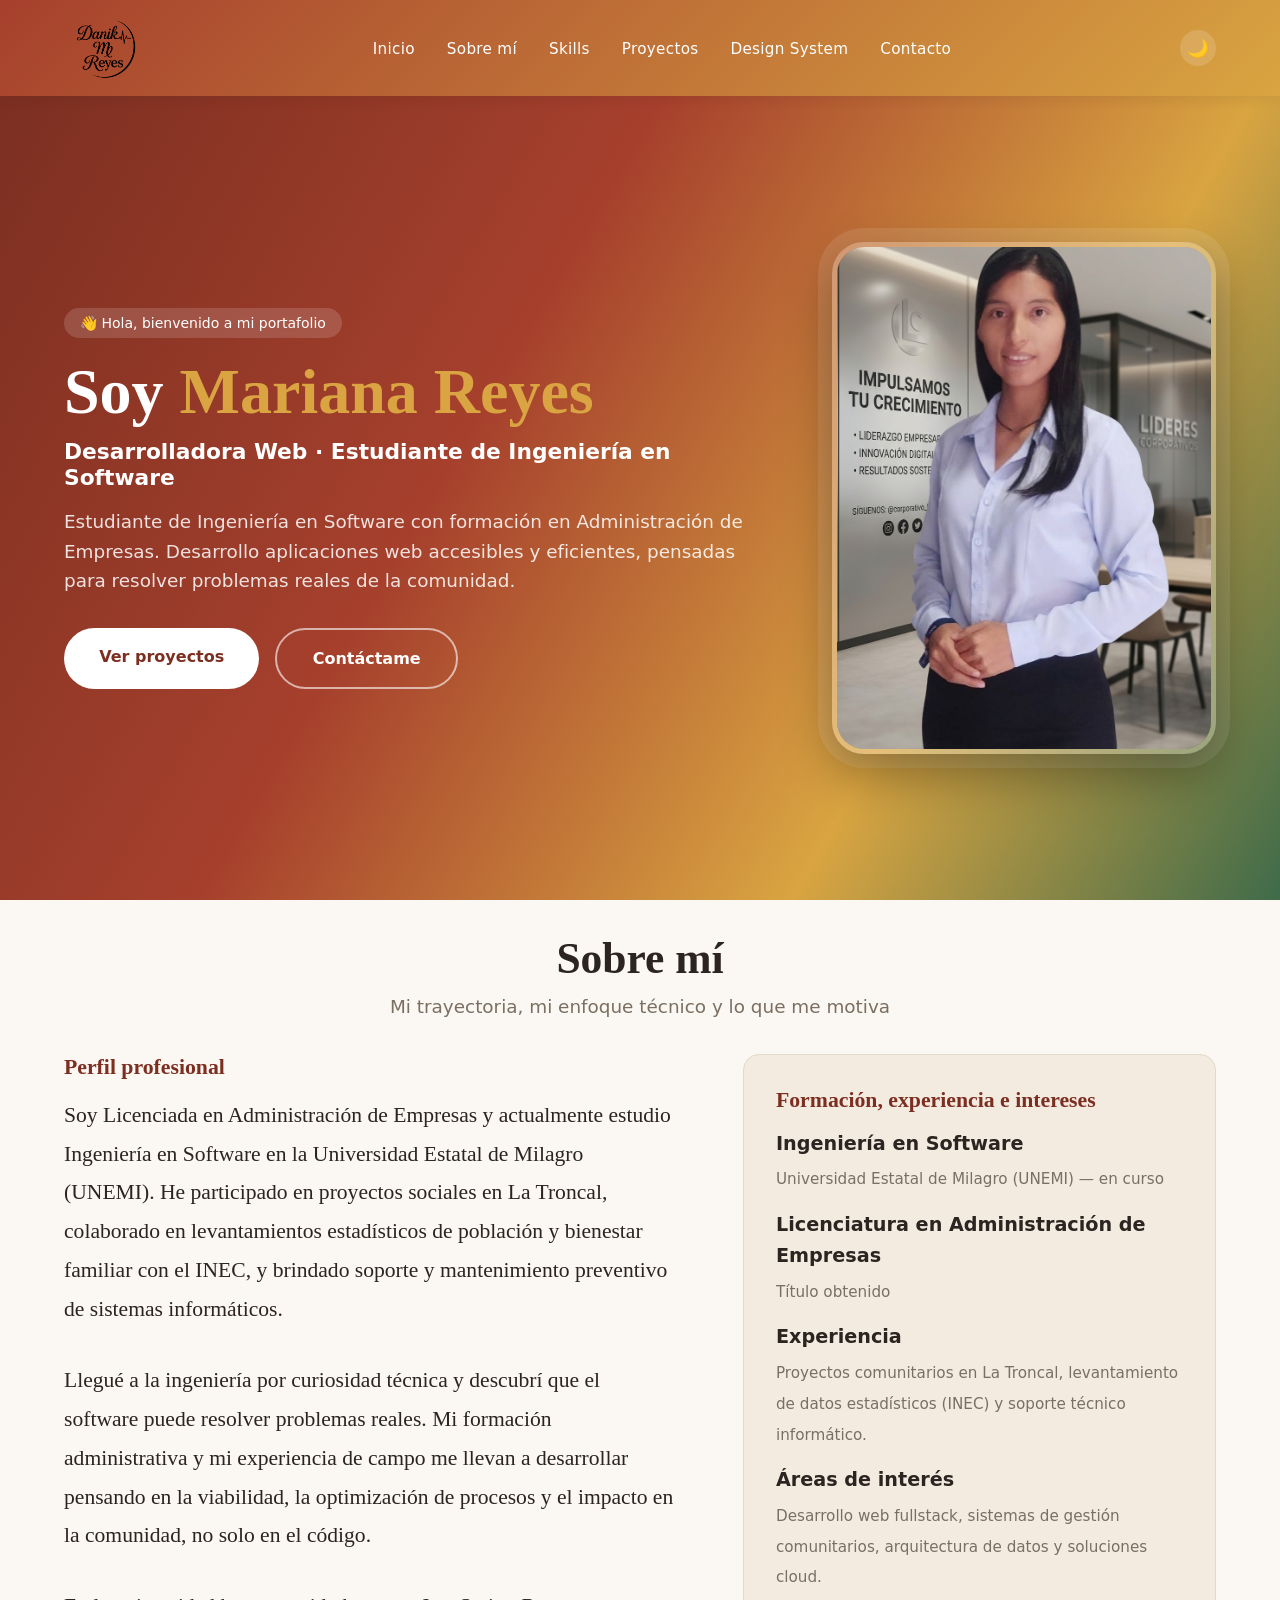
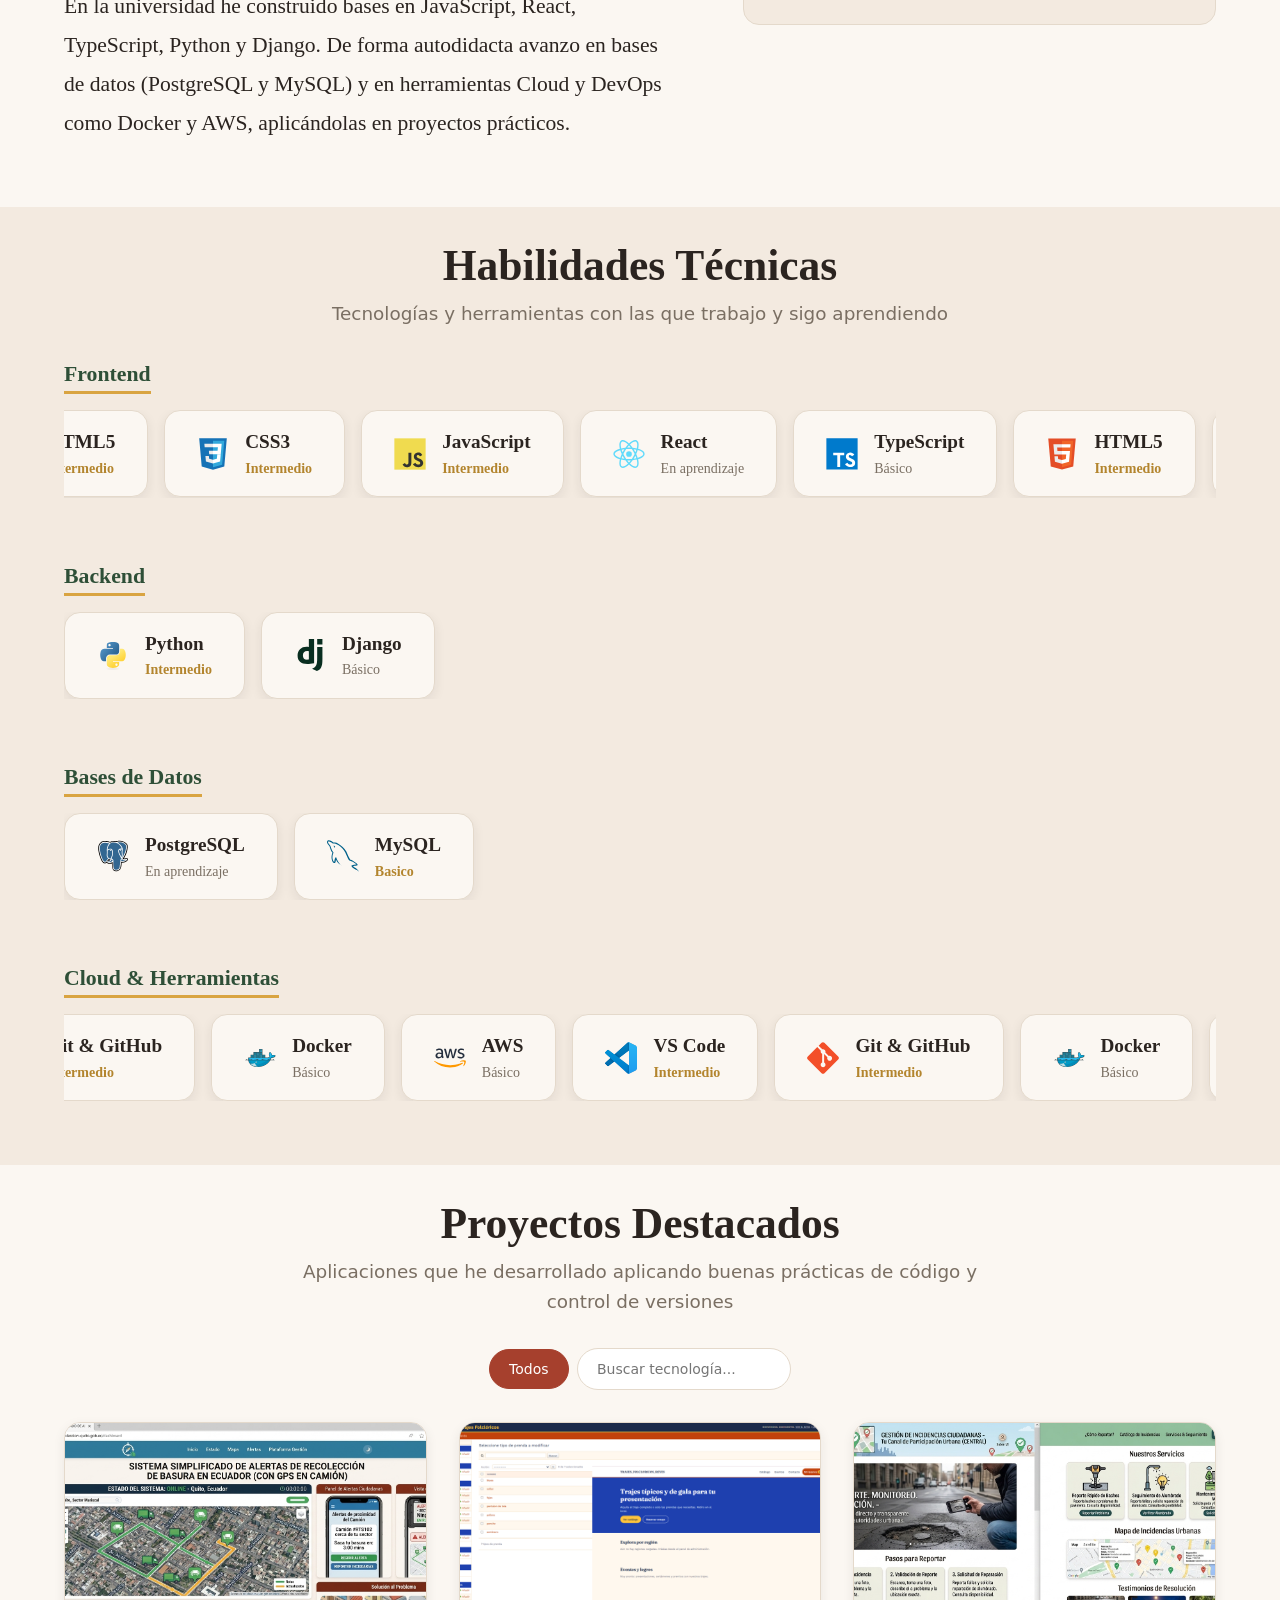
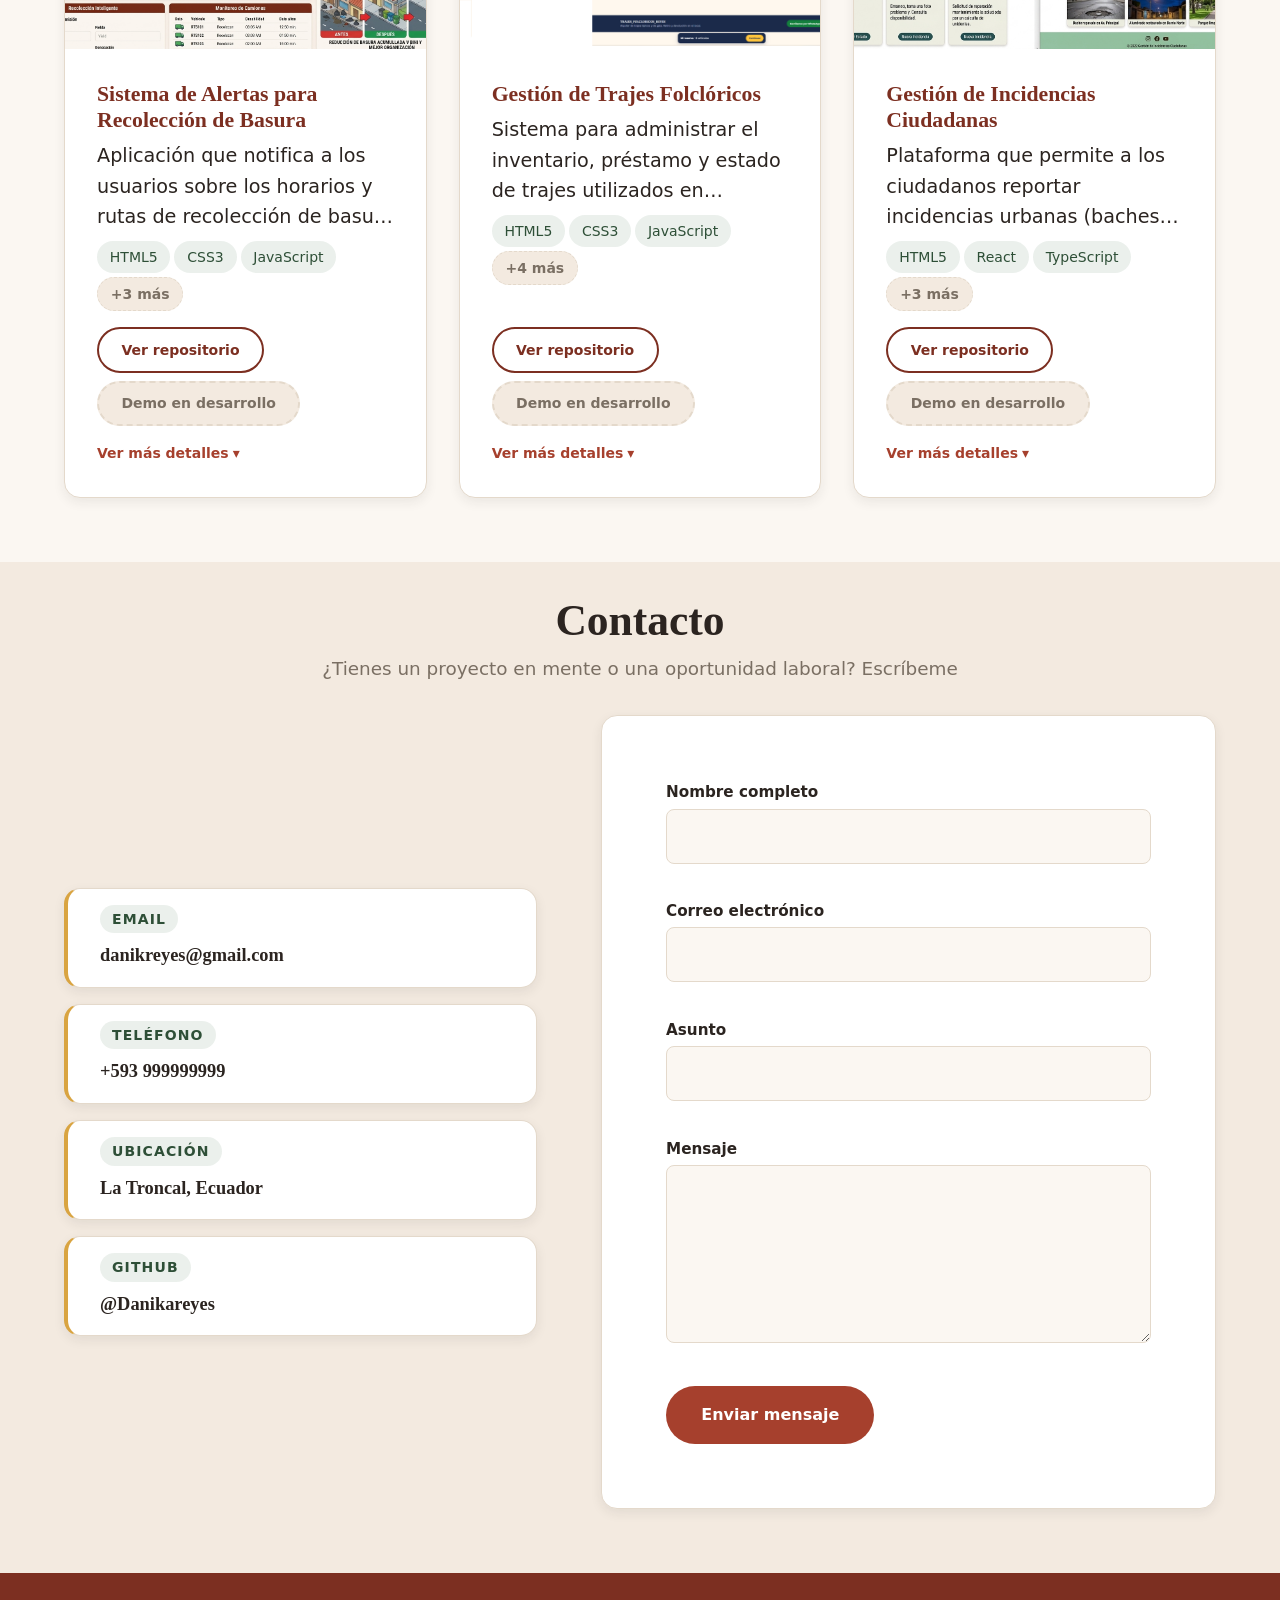
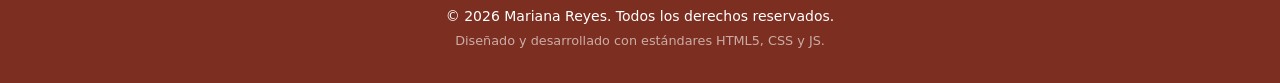
==== commit 7719023a: "chore: actualizacion de imagen" ====
--- a/index.html
+++ b/index.html
@@ -225,7 +225,7 @@
                   <img src="assets/img/icons/mysql.svg" alt="" class="skill-icon" width="32" height="32">
                   <div class="skill-info">
                     <p class="skill-name">MySQL</p>
-                    <span class="skill-level">Intermedio</span>
+                    <span class="skill-level">Basico</span>
                   </div>
                 </li>
               </ul>
@@ -343,7 +343,7 @@
 
           <article class="project-card">
             <div class="project-image">
-              <img src="assets/img/projects/trajes-folcloricos.jpg"
+              <img src="assets/img/projects/trajes-folcloricos.png"
                 alt="Captura de pantalla del sistema de Gestión de Trajes Folclóricos"
                 loading="lazy" width="400" height="250">
             </div>
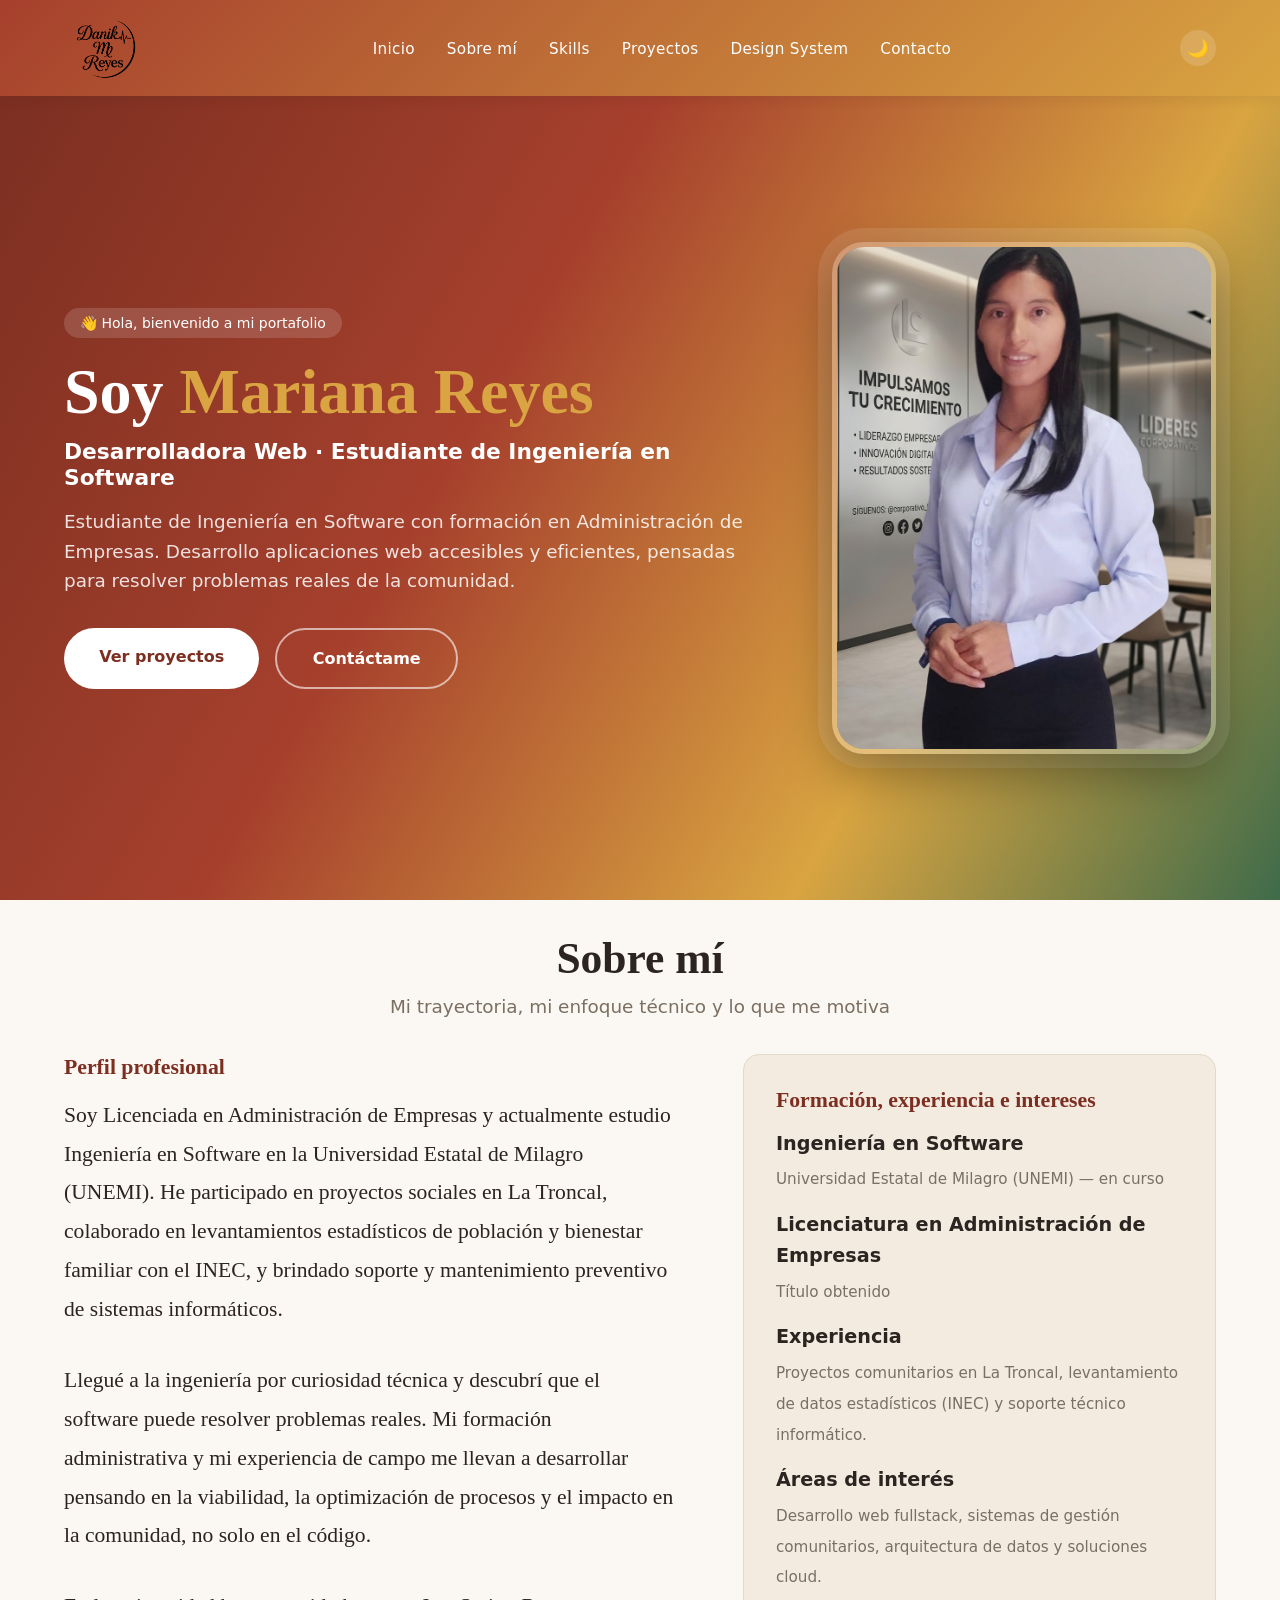
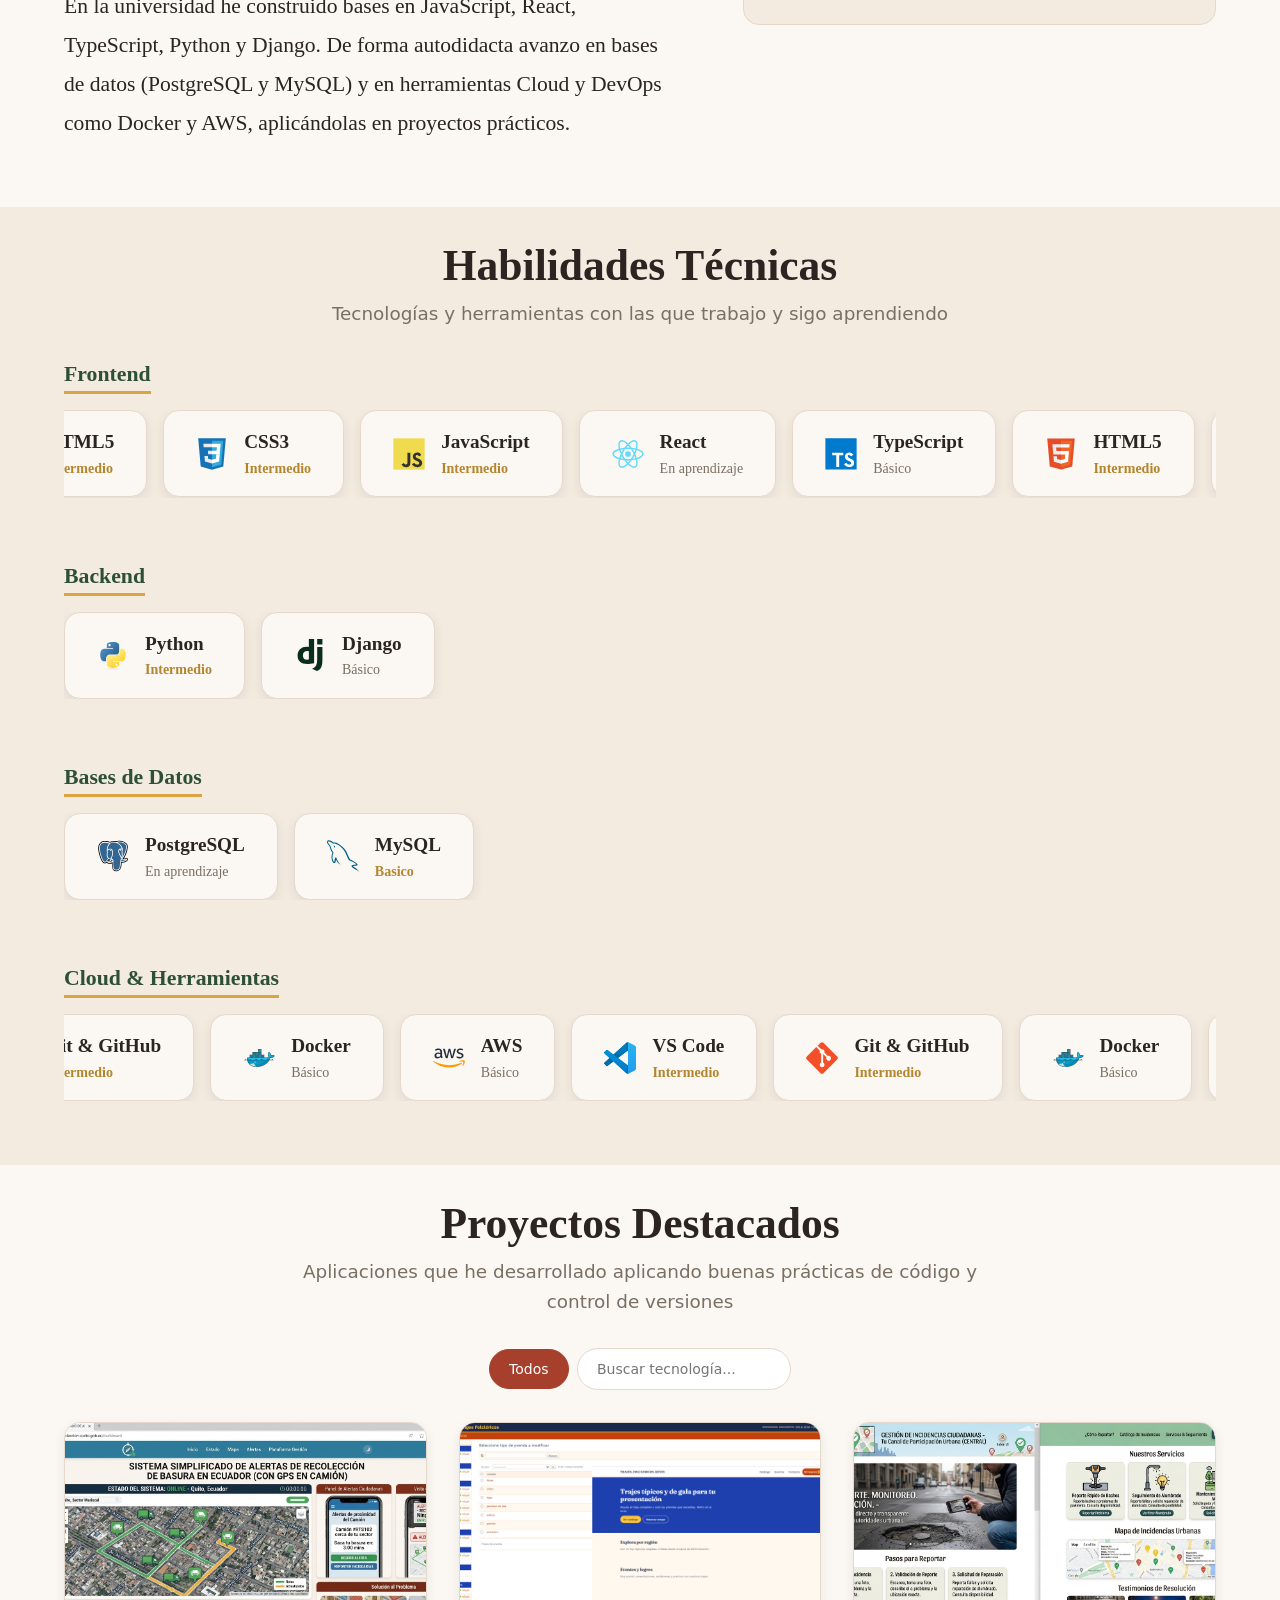
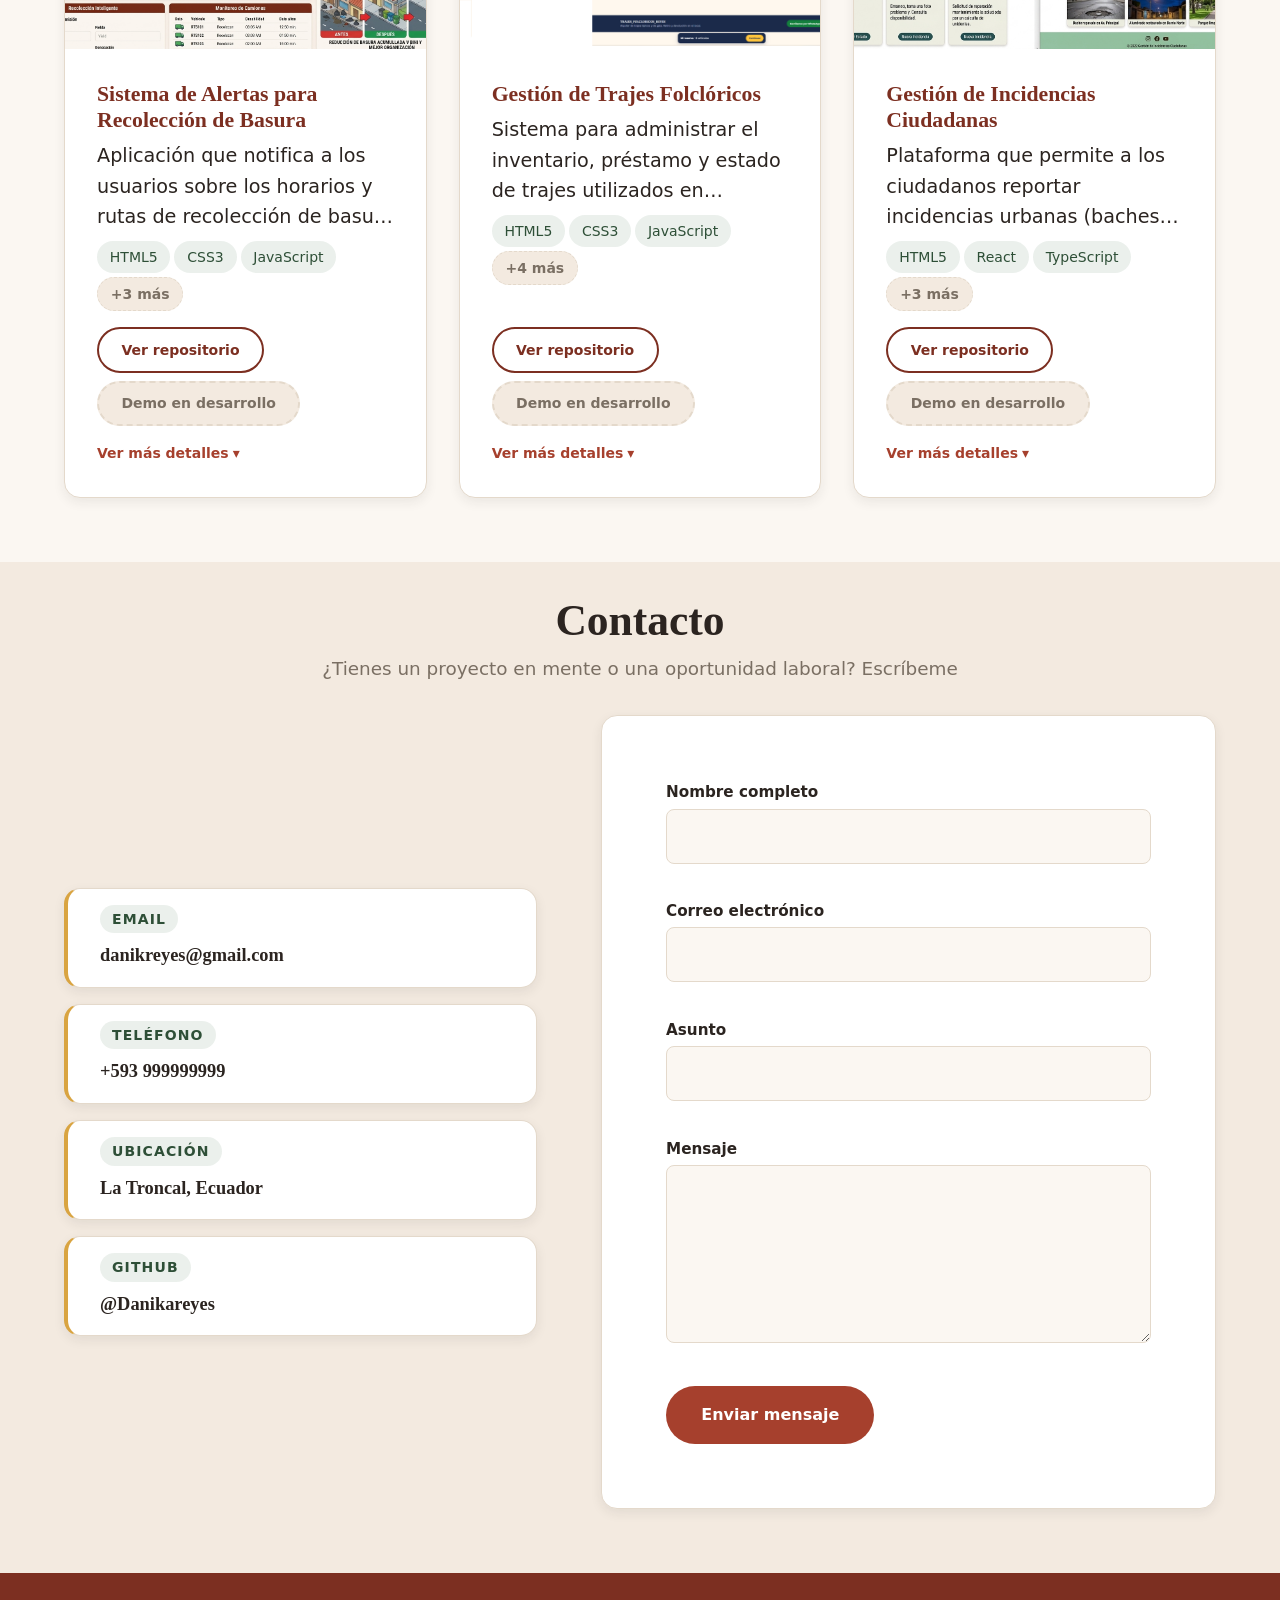
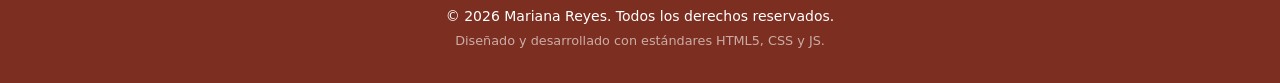
==== commit 649ad06d: "actualizacion de herramienta en proyecto" ====
--- a/index.html
+++ b/index.html
@@ -362,7 +362,7 @@
                 <li class="tech-tag">CSS3</li>
                 <li class="tech-tag">JavaScript</li>
                 <li class="tech-tag">Python</li>
-                <li class="tech-tag">MySQL</li>
+                <li class="tech-tag">PostgreSQL</li>
                 <li class="tech-tag">Django</li>
                 <li class="tech-tag">PyCharm</li>
               </ul>
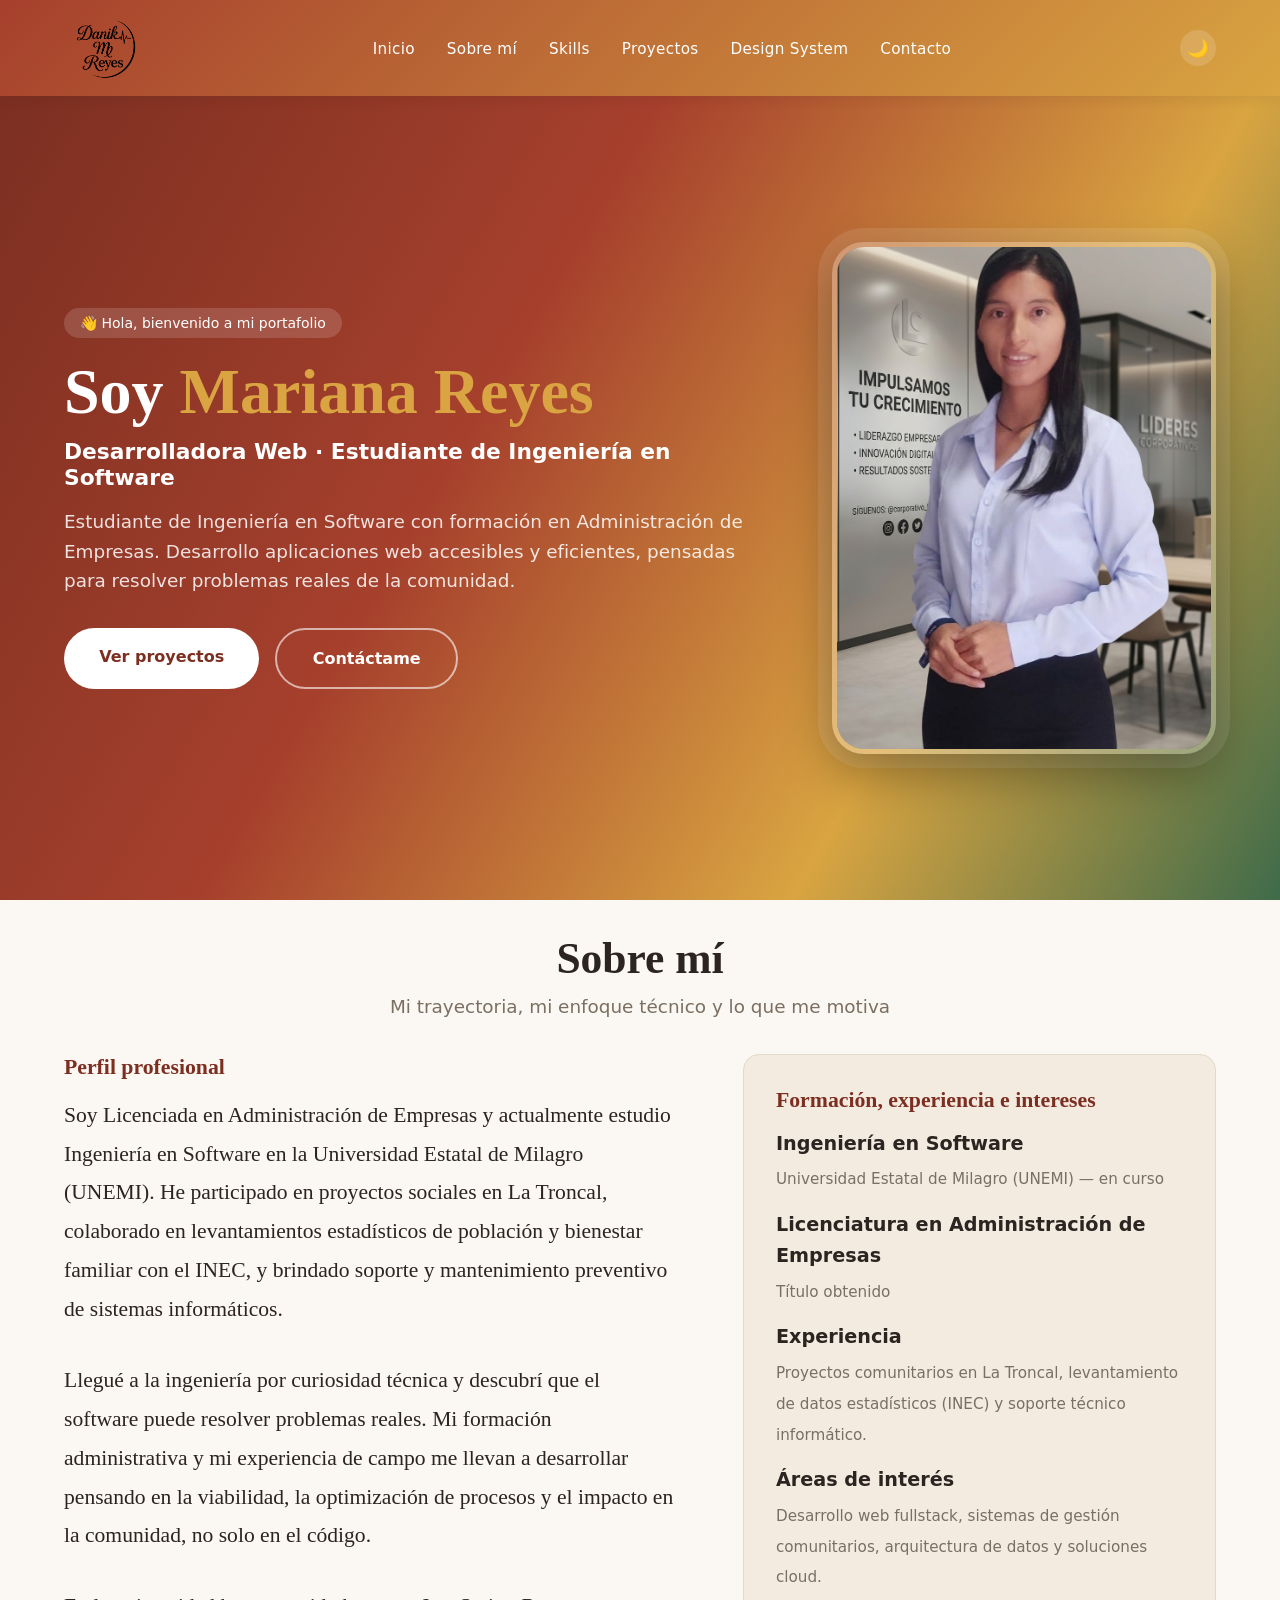
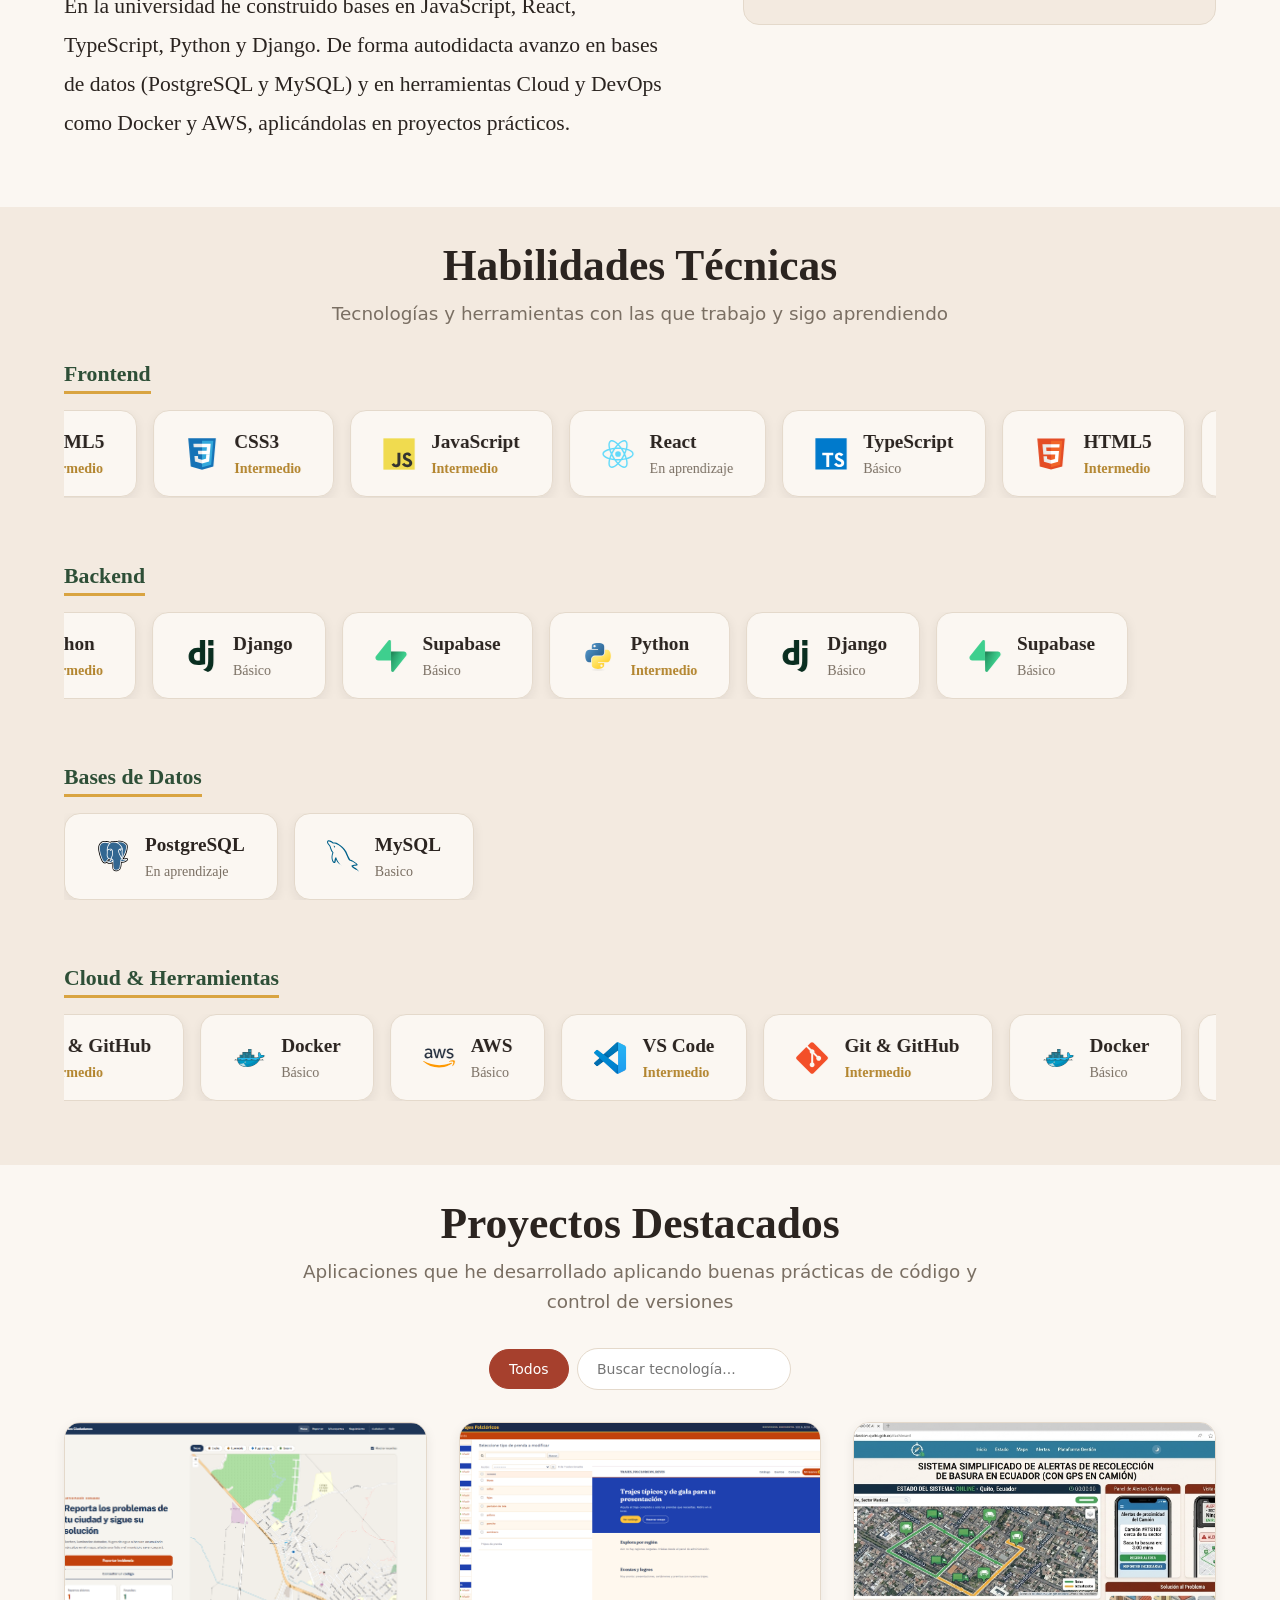
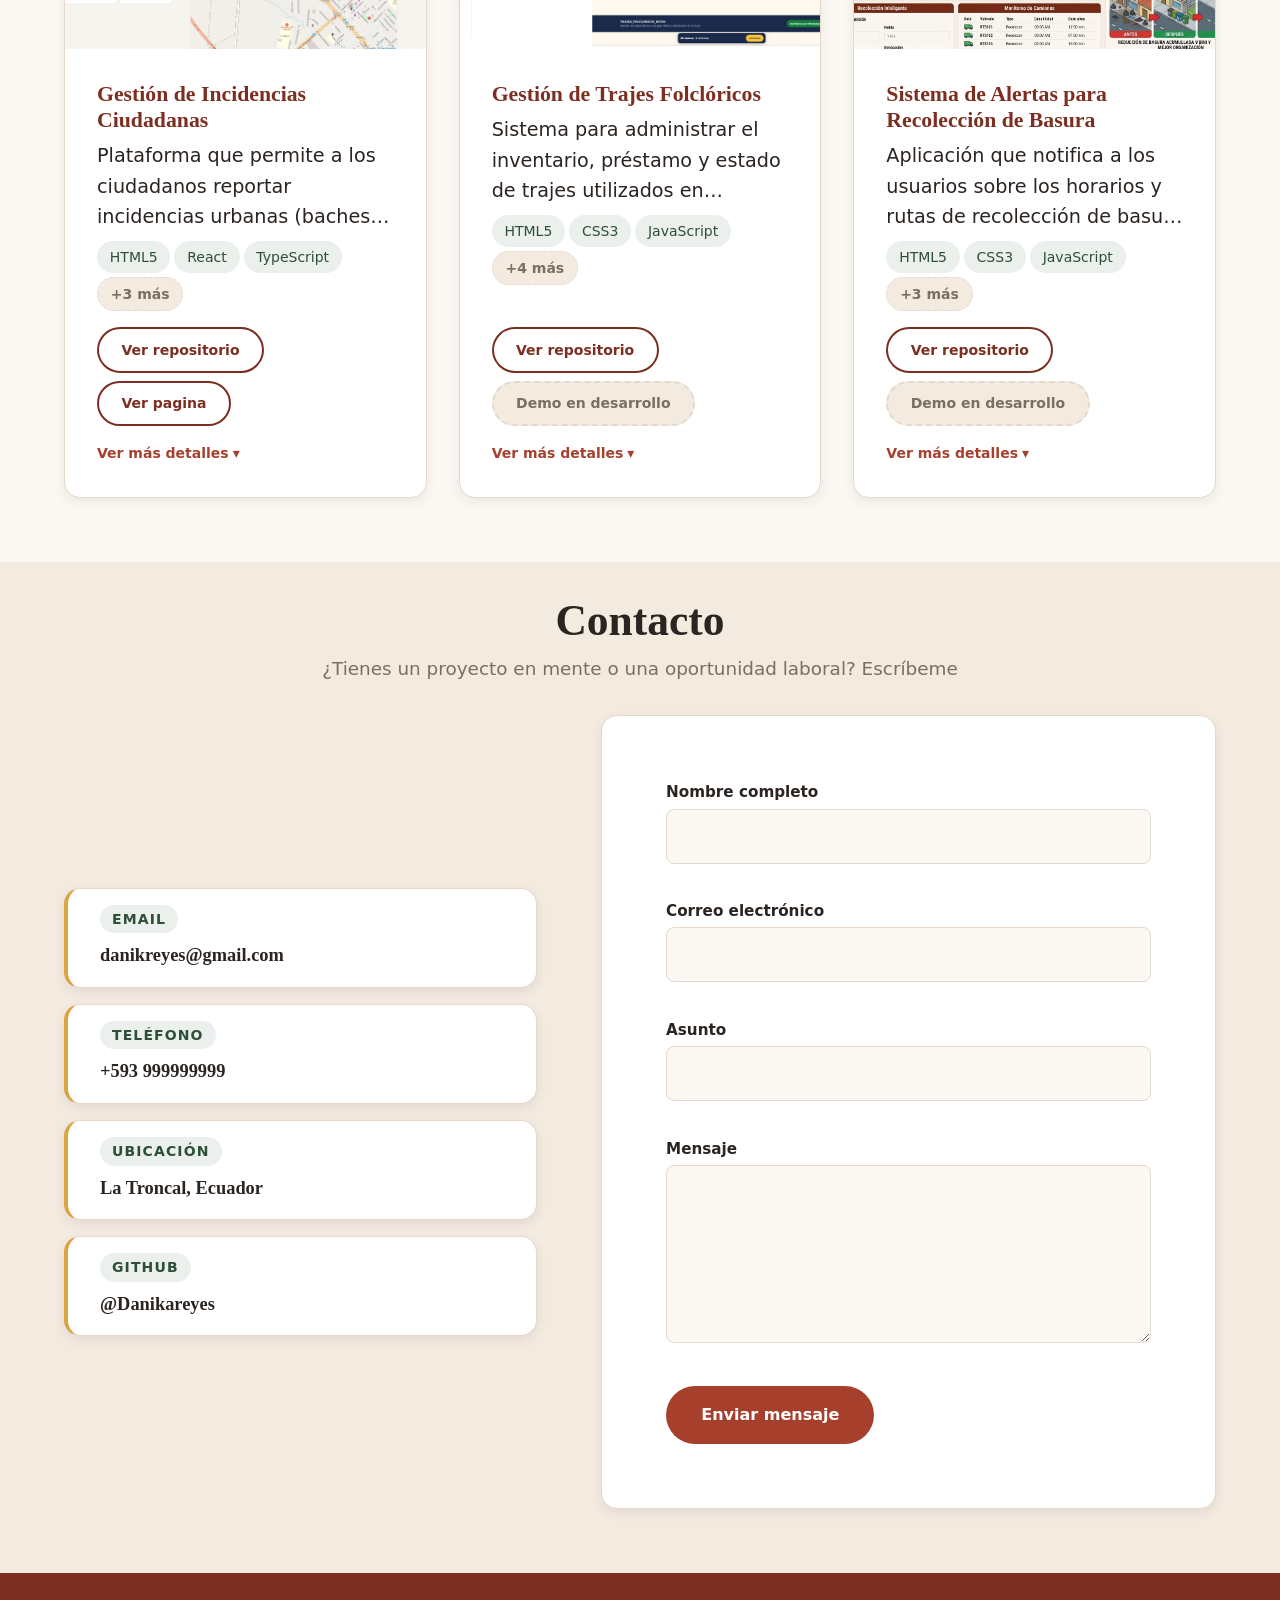
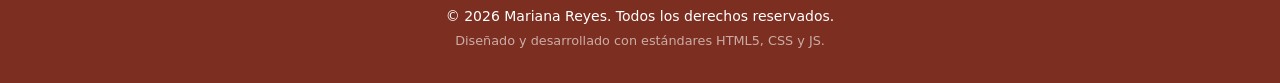
==== commit 3e7744ce: "chore: actualizar imagen de skills y enlace de referencia" ====
--- a/index.html
+++ b/index.html
@@ -206,6 +206,13 @@
                     <span class="skill-level">Básico</span>
                   </div>
                 </li>
+                <li class="skill-card" data-level="basico">
+                  <img src="assets/img/icons/supabase.svg" alt="" class="skill-icon" width="32" height="32">
+                  <div class="skill-info">
+                    <p class="skill-name">Supabase</p>
+                    <span class="skill-level">Básico</span>
+                  </div>
+                </li>
               </ul>
             </div>
           </div>
@@ -221,7 +228,7 @@
                     <span class="skill-level">En aprendizaje</span>
                   </div>
                 </li>
-                <li class="skill-card" data-level="intermedio">
+                <li class="skill-card" data-level="basico">
                   <img src="assets/img/icons/mysql.svg" alt="" class="skill-icon" width="32" height="32">
                   <div class="skill-info">
                     <p class="skill-name">MySQL</p>
@@ -295,35 +302,38 @@
 
           <article class="project-card">
             <div class="project-image">
-              <img src="assets/img/projects/alertas-basura.jpg"
-                alt="Captura de pantalla del sistema de Alertas de Recolección de Basura"
+              <img src="assets/img/projects/incidencias-ciudadanas.png"
+                alt="Captura de pantalla del sistema de Gestión de Incidencias Ciudadanas"
                 loading="lazy" width="400" height="250">
             </div>
 
             <div class="project-content">
-              <h3 class="project-title">Sistema de Alertas para Recolección de Basura</h3>
+              <h3 class="project-title">Gestión de Incidencias Ciudadanas</h3>
 
               <p class="project-description is-clamped">
-                Aplicación que notifica a los usuarios sobre los horarios y rutas de
-                recolección de basura en su sector, permitiendo mejor organización
-                y reducción de residuos acumulados en la vía pública.
+                Plataforma que permite a los ciudadanos reportar incidencias
+                urbanas (baches, alumbrado, entre otros) y dar seguimiento a
+                su estado de resolución.
               </p>
 
               <ul class="project-tech-list" data-limit="3">
                 <li class="tech-tag">HTML5</li>
-                <li class="tech-tag">CSS3</li>
-                <li class="tech-tag">JavaScript</li>
+                <li class="tech-tag">React</li>
+                <li class="tech-tag">TypeScript</li>
                 <li class="tech-tag">Django</li>
-                <li class="tech-tag">AWS</li>
-                <li class="tech-tag">VS Code</li>
+                <li class="tech-tag">PostgreSQL</li>
+                <li class="tech-tag">Supabase</li>
               </ul>
 
               <div class="project-links">
-                <a href="https://github.com/Danikareyes/alertas-recoleccion-basura"
+                <a href="https://github.com/Danikareyes/gestion-incidencias-ciudadanas"
                   class="btn btn-secondary" target="_blank" rel="noopener noreferrer">
                   Ver repositorio
                 </a>
-                <span class="btn btn-disabled" aria-disabled="true">Demo en desarrollo</span>
+                <a href="https://danikareyes.github.io/gestion-incidencias-ciudadanas/"
+                  class="btn btn-secondary" target="_blank" rel="noopener noreferrer">
+                  Ver pagina
+                </a>
               </div>
 
               <button class="project-toggle" aria-expanded="false">
@@ -333,9 +343,9 @@
 
               <div class="project-details">
                 <p class="project-problem">
-                  <strong>Problema que resuelve:</strong> la falta de información
-                  clara sobre horarios de recolección genera acumulación de basura
-                  y afecta la limpieza urbana.
+                  <strong>Problema que resuelve:</strong> la falta de un canal
+                  centralizado y transparente para reportar y monitorear
+                  problemas urbanos ante las autoridades competentes.
                 </p>
               </div>
             </div>
@@ -389,34 +399,33 @@
               </div>
             </div>
           </article>
-
           <article class="project-card">
             <div class="project-image">
-              <img src="assets/img/projects/incidencias-ciudadanas.jpg"
-                alt="Captura de pantalla del sistema de Gestión de Incidencias Ciudadanas"
+              <img src="assets/img/projects/alertas-basura.jpg"
+                alt="Captura de pantalla del sistema de Alertas de Recolección de Basura"
                 loading="lazy" width="400" height="250">
             </div>
 
             <div class="project-content">
-              <h3 class="project-title">Gestión de Incidencias Ciudadanas</h3>
+              <h3 class="project-title">Sistema de Alertas para Recolección de Basura</h3>
 
               <p class="project-description is-clamped">
-                Plataforma que permite a los ciudadanos reportar incidencias
-                urbanas (baches, alumbrado, entre otros) y dar seguimiento a
-                su estado de resolución.
+                Aplicación que notifica a los usuarios sobre los horarios y rutas de
+                recolección de basura en su sector, permitiendo mejor organización
+                y reducción de residuos acumulados en la vía pública.
               </p>
 
               <ul class="project-tech-list" data-limit="3">
                 <li class="tech-tag">HTML5</li>
-                <li class="tech-tag">React</li>
-                <li class="tech-tag">TypeScript</li>
+                <li class="tech-tag">CSS3</li>
+                <li class="tech-tag">JavaScript</li>
                 <li class="tech-tag">Django</li>
-                <li class="tech-tag">PostgreSQL</li>
-                <li class="tech-tag">Docker</li>
+                <li class="tech-tag">AWS</li>
+                <li class="tech-tag">VS Code</li>
               </ul>
 
               <div class="project-links">
-                <a href="https://github.com/Danikareyes/gestion-incidencias-ciudadanas"
+                <a href="https://github.com/Danikareyes/alertas-recoleccion-basura"
                   class="btn btn-secondary" target="_blank" rel="noopener noreferrer">
                   Ver repositorio
                 </a>
@@ -430,13 +439,13 @@
 
               <div class="project-details">
                 <p class="project-problem">
-                  <strong>Problema que resuelve:</strong> la falta de un canal
-                  centralizado y transparente para reportar y monitorear
-                  problemas urbanos ante las autoridades competentes.
+                  <strong>Problema que resuelve:</strong> la falta de información
+                  clara sobre horarios de recolección genera acumulación de basura
+                  y afecta la limpieza urbana.
                 </p>
               </div>
             </div>
-          </article>
+          </article>          
 
         </div>
       </div>
